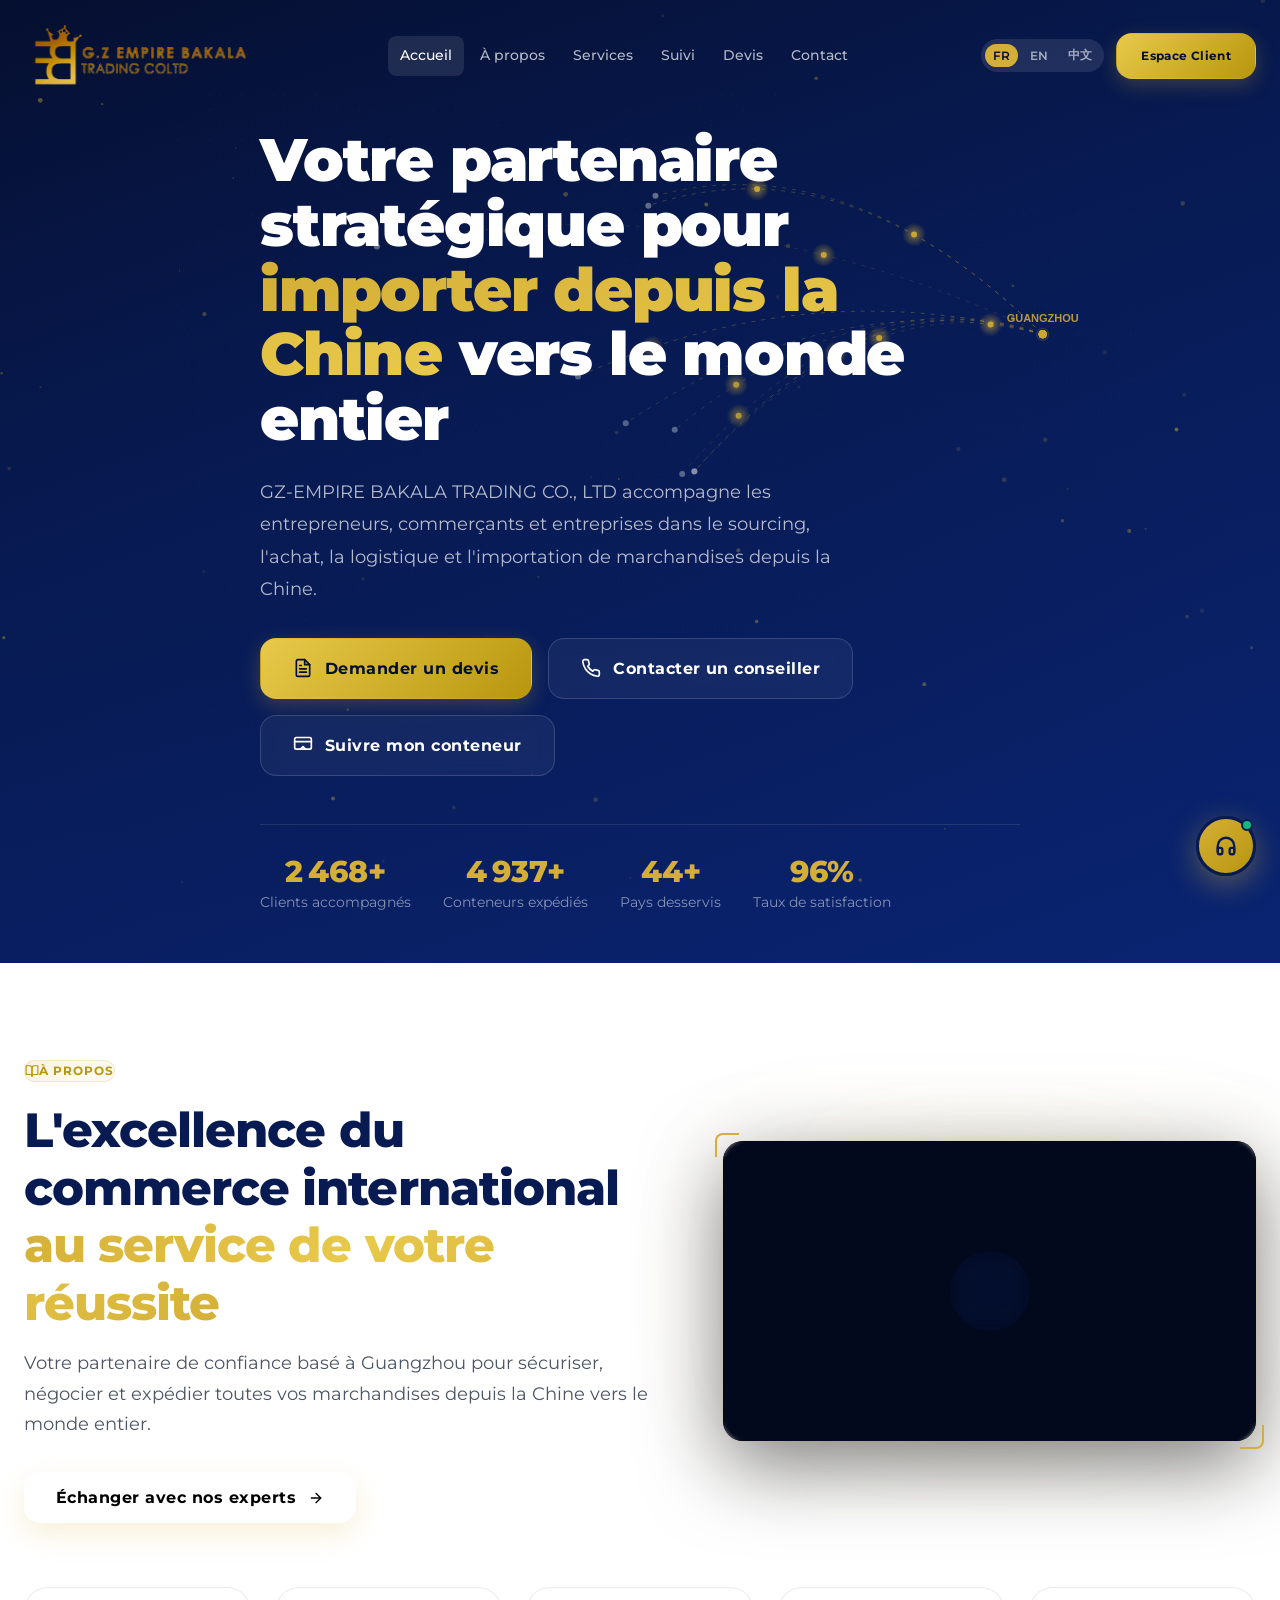
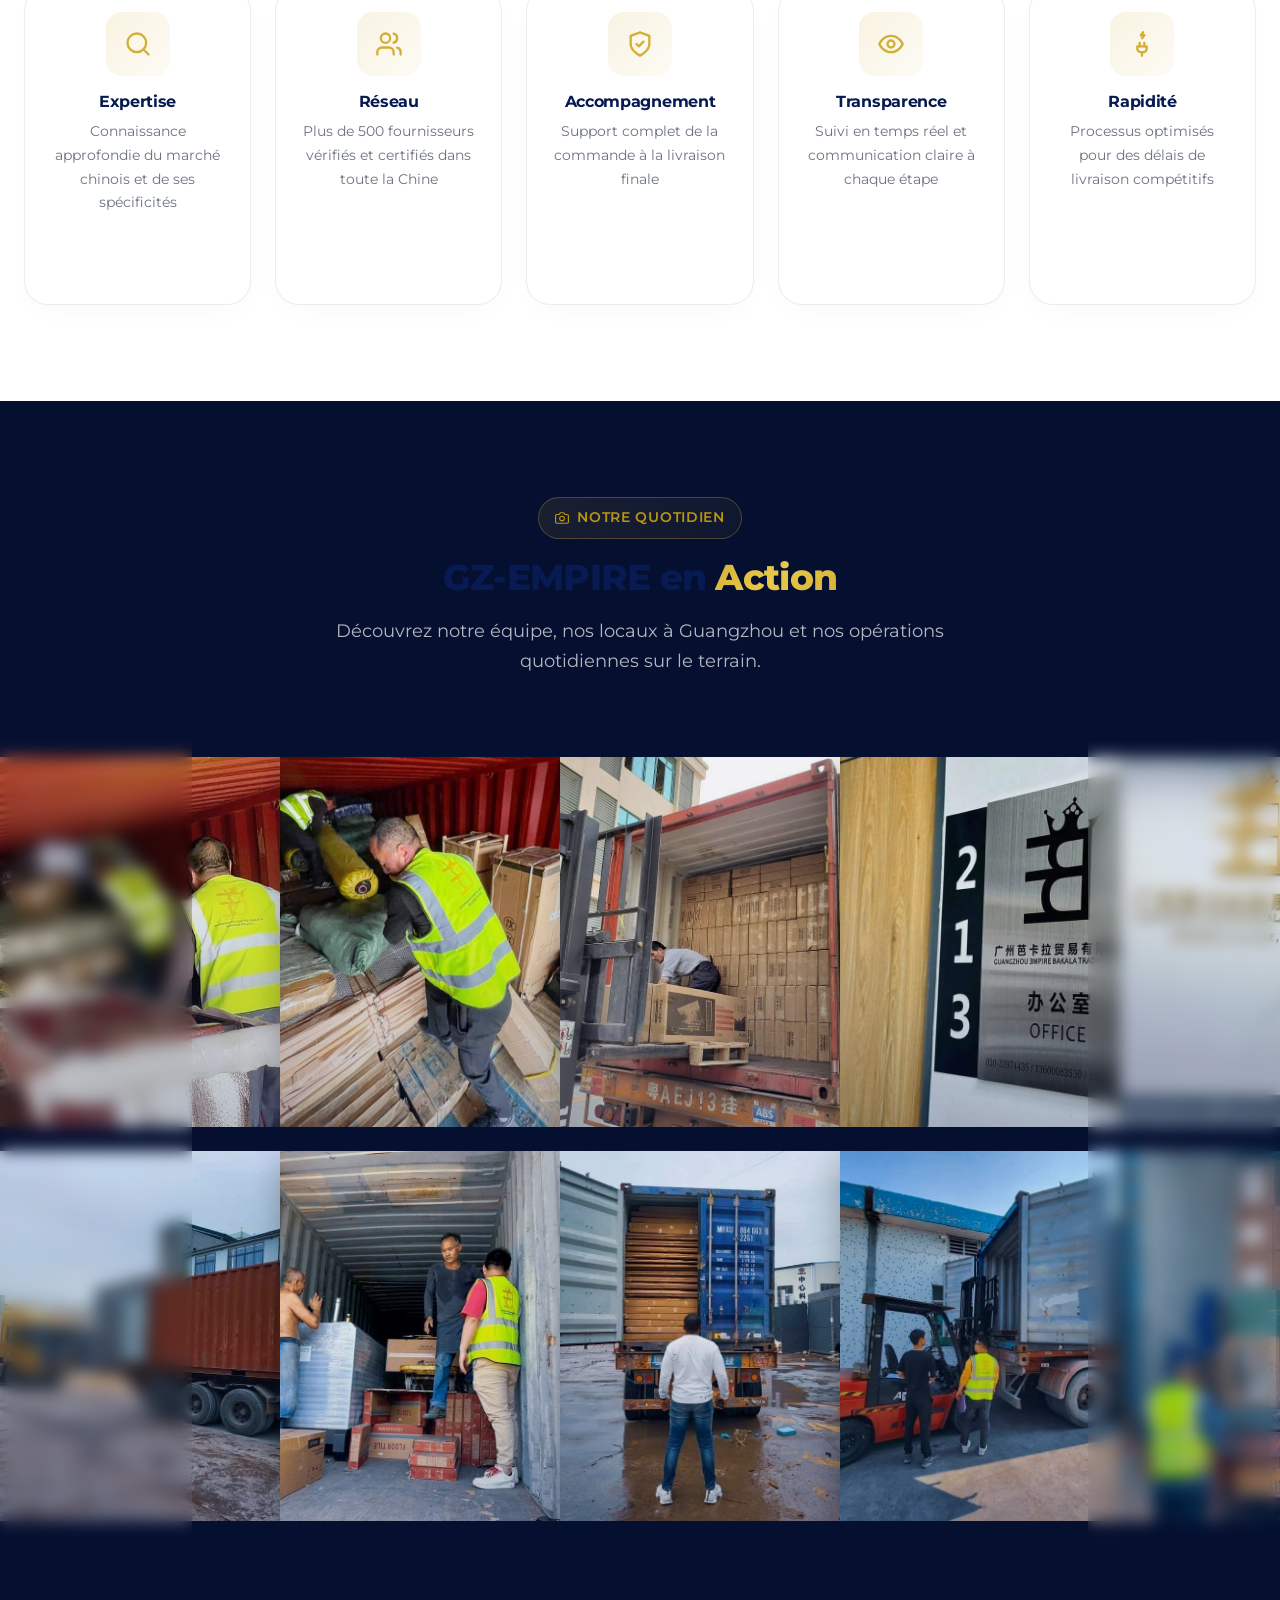
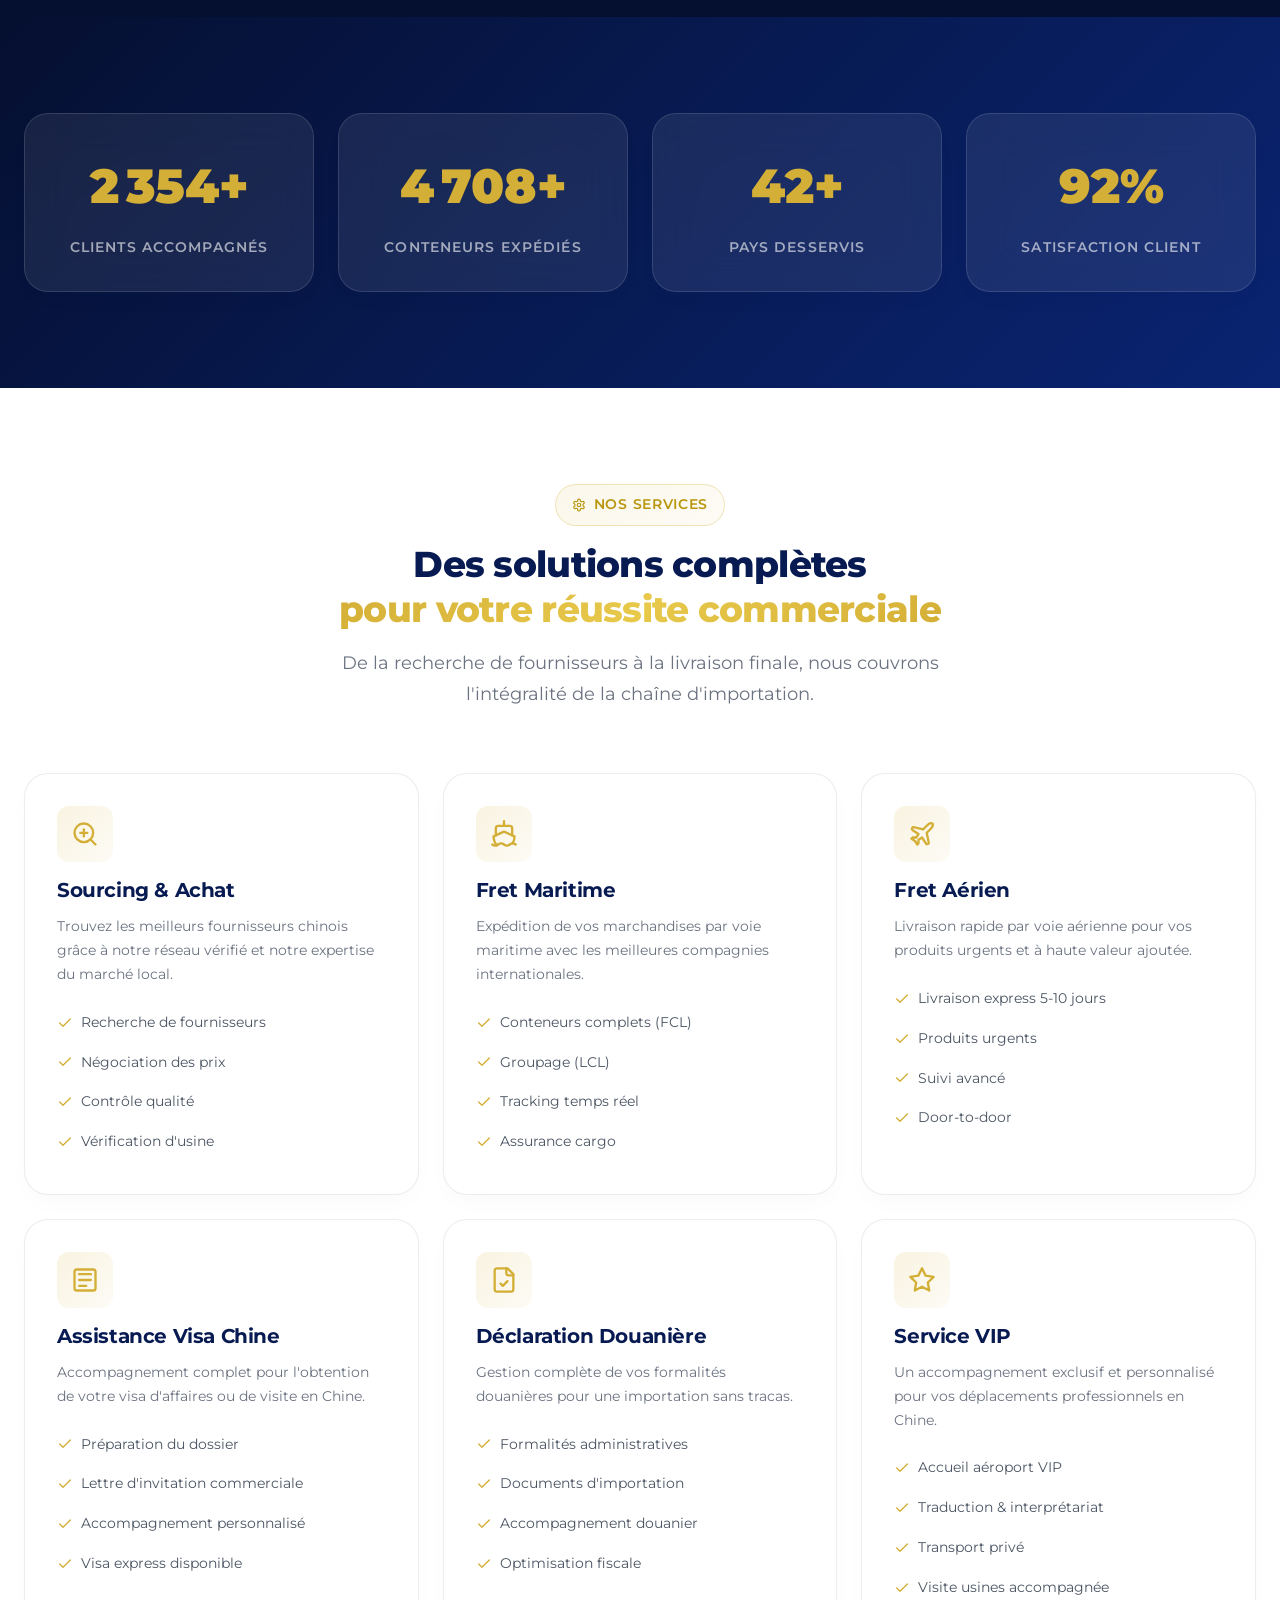
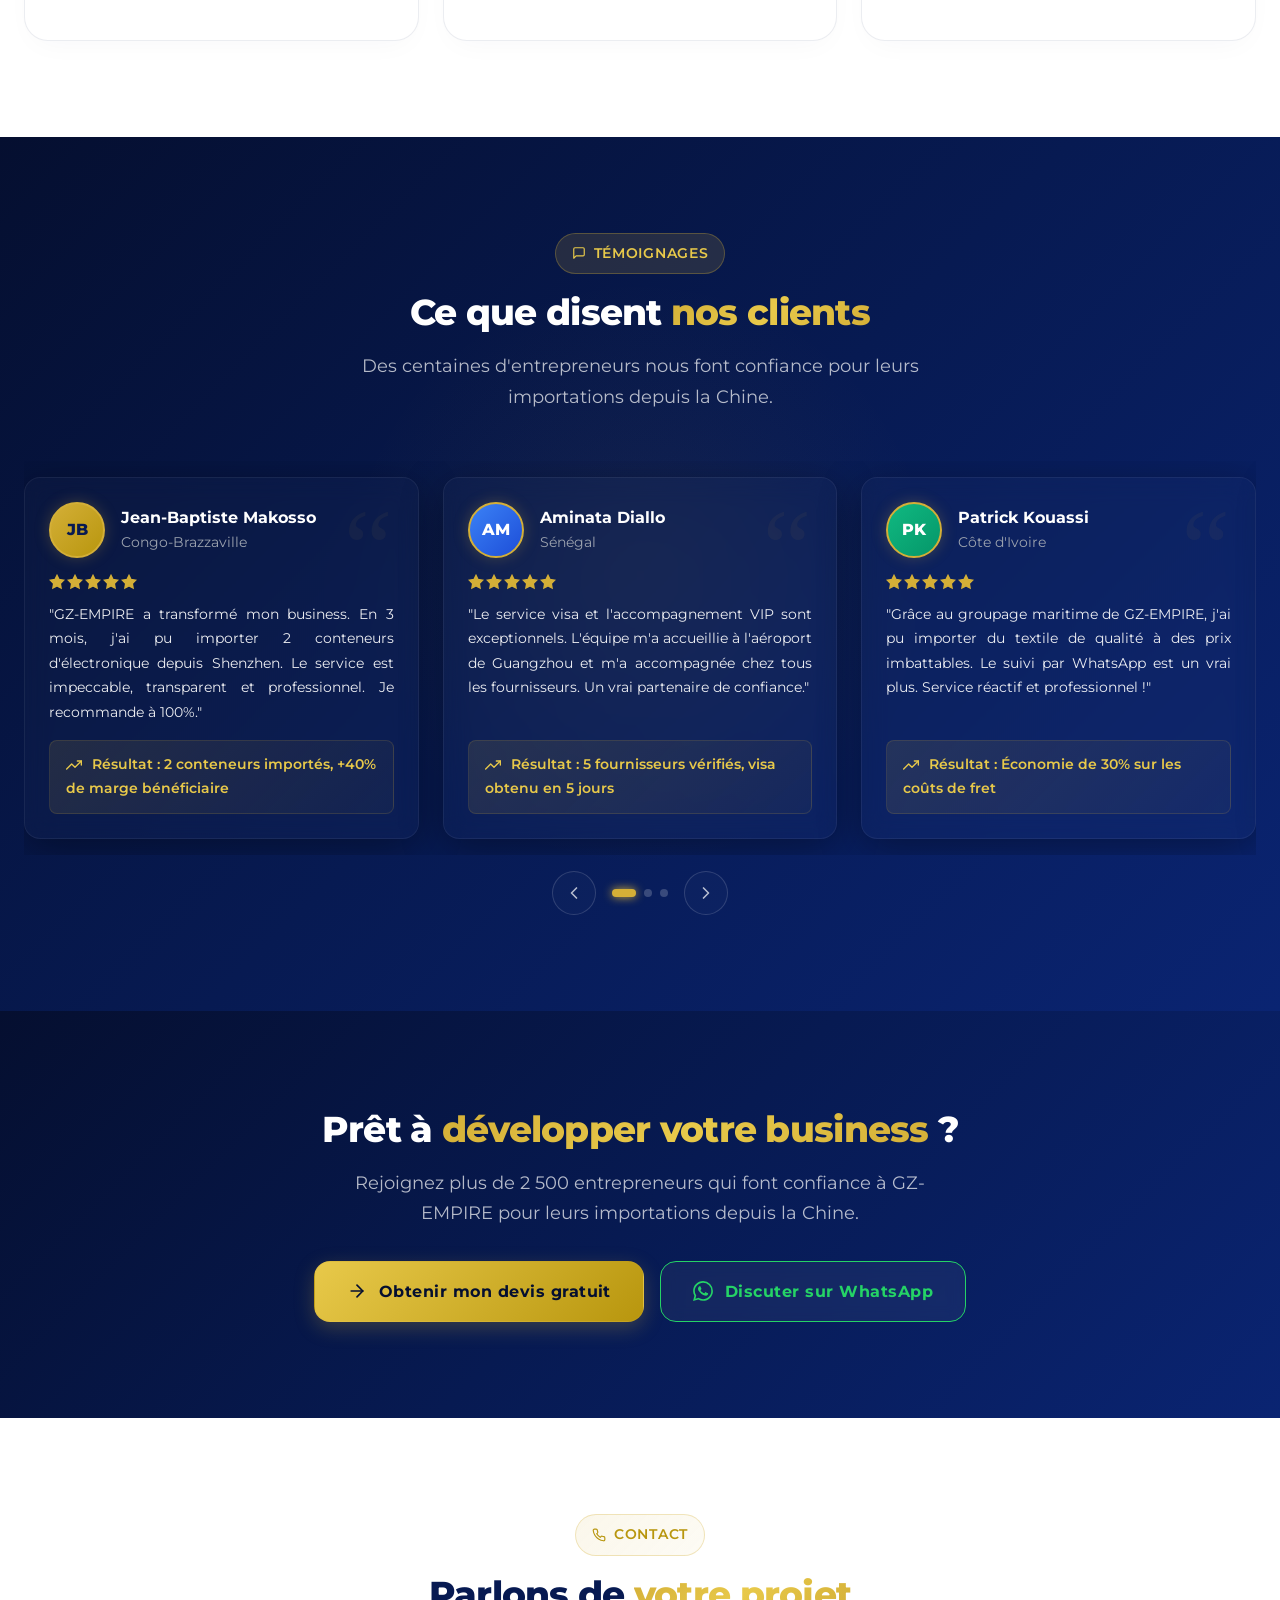
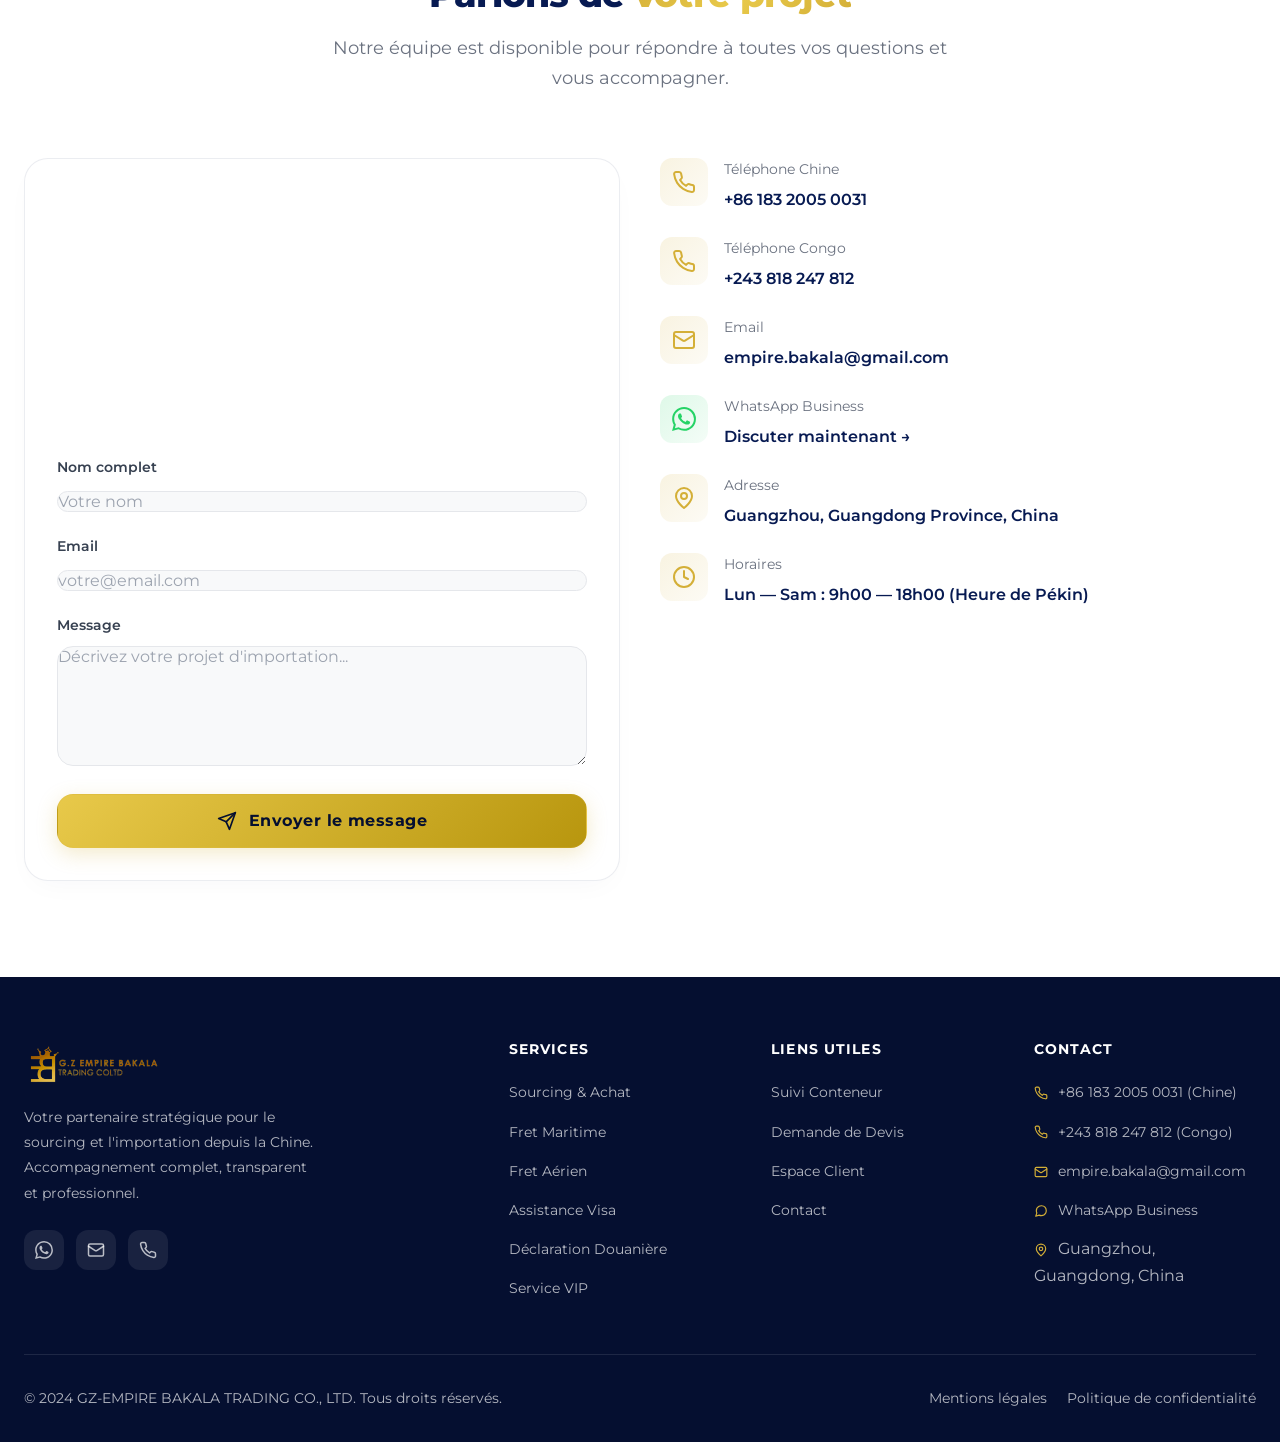
==== index.html @ 61e2aa60 "Premier commit : Initialisation du projet" ====
<!DOCTYPE html>
<html lang="fr">
<head>
  <meta charset="UTF-8">
  <meta name="viewport" content="width=device-width, initial-scale=1.0">
  <meta name="description" content="GZ-EMPIRE BAKALA TRADING CO., LTD — Votre partenaire stratégique pour le sourcing, l'achat et l'importation de marchandises depuis la Chine vers le monde entier.">
  <meta name="keywords" content="import Chine, sourcing, fret maritime, fret aérien, commerce international, Guangzhou, Afrique, trading">
  <meta name="author" content="GZ-EMPIRE BAKALA TRADING CO., LTD">
  <meta property="og:title" content="GZ-EMPIRE — Import & Sourcing depuis la Chine">
  <meta property="og:description" content="Accompagnement complet pour l'importation depuis la Chine : sourcing, logistique, douane, visa.">
  <meta property="og:type" content="website">
  <title>GZ-EMPIRE BAKALA TRADING — Sourcing & Import depuis la Chine</title>
  <link rel="stylesheet" href="css/index.css">
  <link rel="icon" type="image/svg+xml" href="data:image/svg+xml,%3Csvg xmlns='http://www.w3.org/2000/svg' viewBox='0 0 32 32'%3E%3Crect width='32' height='32' rx='6' fill='%23D4AF37'/%3E%3Ctext x='16' y='22' font-family='Arial' font-weight='bold' font-size='18' fill='%23071A52' text-anchor='middle'%3EGZ%3C/text%3E%3C/svg%3E">
</head>
<body>
  <!-- Page Transition Overlay -->
  <div class="page-transition-overlay" id="pageTransitionOverlay">
    <div class="page-transition-spinner"></div>
  </div>

  <!-- ═══════════════ NAVBAR ═══════════════ -->
  <nav class="navbar" id="navbar">
    <div class="navbar__inner">
      <a href="index.html" class="navbar__logo">
        <img src="img/logo.png" alt="G.Z EMPIRE" class="navbar__logo-img">
      </a>

      <div class="navbar__links" id="navLinks">
        <a href="index.html" class="navbar__link active" data-i18n="nav.home">Accueil</a>
        <a href="#about" class="navbar__link" data-i18n="nav.about">À propos</a>
        <a href="#services" class="navbar__link" data-i18n="nav.services">Services</a>
        <a href="tracking.html" class="navbar__link" data-i18n="nav.tracking">Suivi</a>
        <a href="quote.html" class="navbar__link" data-i18n="nav.quote">Devis</a>
        
        <a href="contact.html" class="navbar__link" data-i18n="nav.contact">Contact</a>
      </div>

      <div class="navbar__actions" id="navActions">
        <div class="navbar__lang">
          <button class="navbar__lang-btn active" data-lang="fr">FR</button>
          <button class="navbar__lang-btn" data-lang="en">EN</button>
          <button class="navbar__lang-btn" data-lang="zh">中文</button>
        </div>
        <a href="portal.html" class="btn btn--primary btn--sm">Espace Client</a>
      </div>

      <div class="navbar__toggle" id="navToggle">
        <span></span>
        <span></span>
        <span></span>
      </div>
    </div>
  </nav>

  <!-- ═══════════════ HERO SECTION ═══════════════ -->
  <section class="hero" id="hero">
    <video class="hero__video" autoplay muted loop playsinline>
      <source src="video/0618.mp4" type="video/mp4">
    </video>
    <canvas class="hero__canvas" id="heroCanvas"></canvas>
    <div class="hero__overlay"></div>

    <div class="container hero__content">

      <h1 class="hero__title reveal delay-1" data-i18n="hero.title">
        Votre partenaire stratégique pour <span class="highlight">importer depuis la Chine</span> vers le monde entier
      </h1>

      <p class="hero__subtitle reveal delay-2" data-i18n="hero.subtitle">
        GZ-EMPIRE BAKALA TRADING CO., LTD accompagne les entrepreneurs, commerçants et entreprises dans le sourcing, l'achat, la logistique et l'importation de marchandises depuis la Chine.
      </p>

      <div class="hero__cta reveal delay-3">
        <a href="quote.html" class="btn btn--primary btn--lg">
          <svg xmlns="http://www.w3.org/2000/svg" width="20" height="20" viewBox="0 0 24 24" fill="none" stroke="currentColor" stroke-width="2" stroke-linecap="round" stroke-linejoin="round"><path d="M14 2H6a2 2 0 0 0-2 2v16a2 2 0 0 0 2 2h12a2 2 0 0 0 2-2V8Z"/><path d="M14 2v6h6"/><path d="M16 13H8"/><path d="M16 17H8"/><path d="M10 9H8"/></svg>
          <span data-i18n="hero.cta1">Demander un devis</span>
        </a>
        <a href="contact.html" class="btn btn--secondary btn--lg">
          <svg xmlns="http://www.w3.org/2000/svg" width="20" height="20" viewBox="0 0 24 24" fill="none" stroke="currentColor" stroke-width="2" stroke-linecap="round" stroke-linejoin="round"><path d="M22 16.92v3a2 2 0 0 1-2.18 2 19.79 19.79 0 0 1-8.63-3.07 19.5 19.5 0 0 1-6-6 19.79 19.79 0 0 1-3.07-8.67A2 2 0 0 1 4.11 2h3a2 2 0 0 1 2 1.72 12.84 12.84 0 0 0 .7 2.81 2 2 0 0 1-.45 2.11L8.09 9.91a16 16 0 0 0 6 6l1.27-1.27a2 2 0 0 1 2.11-.45 12.84 12.84 0 0 0 2.81.7A2 2 0 0 1 22 16.92Z"/></svg>
          <span data-i18n="hero.cta2">Contacter un conseiller</span>
        </a>
        <a href="tracking.html" class="btn btn--secondary btn--lg">
          <svg xmlns="http://www.w3.org/2000/svg" width="20" height="20" viewBox="0 0 24 24" fill="none" stroke="currentColor" stroke-width="2" stroke-linecap="round" stroke-linejoin="round"><rect width="20" height="14" x="2" y="3" rx="2"/><path d="M2 8h20"/><path d="m9 17 3-3 3 3"/></svg>
          <span data-i18n="hero.cta3">Suivre mon conteneur</span>
        </a>
      </div>

      <div class="hero__stats reveal delay-4">
        <div class="hero__stat">
          <div class="hero__stat-value" data-count="2500">0</div>
          <div class="hero__stat-label" data-i18n="hero.stat1">Clients accompagnés</div>
        </div>
        <div class="hero__stat">
          <div class="hero__stat-value" data-count="5000">0</div>
          <div class="hero__stat-label" data-i18n="hero.stat2">Conteneurs expédiés</div>
        </div>
        <div class="hero__stat">
          <div class="hero__stat-value" data-count="45">0</div>
          <div class="hero__stat-label" data-i18n="hero.stat3">Pays desservis</div>
        </div>
        <div class="hero__stat">
          <div class="hero__stat-value" data-count="98" data-suffix="%">0</div>
          <div class="hero__stat-label" data-i18n="hero.stat4">Taux de satisfaction</div>
        </div>
      </div>
    </div>
  </section>

  <!-- ═══════════════ ABOUT SECTION ═══════════════ -->
  <section class="section" id="about">
    <div class="container">

      <!-- Two-column: Text Left + Video Right -->
      <div class="about-hero reveal">
        <div class="about-hero__text">
          <span class="badge badge--gold">
            <svg xmlns="http://www.w3.org/2000/svg" width="14" height="14" viewBox="0 0 24 24" fill="none" stroke="currentColor" stroke-width="2" stroke-linecap="round" stroke-linejoin="round"><path d="M2 3h6a4 4 0 0 1 4 4v14a3 3 0 0 0-3-3H2z"/><path d="M22 3h-6a4 4 0 0 0-4 4v14a3 3 0 0 1 3-3h7z"/></svg>
            <span data-i18n="nav.about">À propos</span>
          </span>
          <h2 data-i18n="about.title">L'excellence du commerce international<br><span class="text-gradient">au service de votre réussite</span></h2>
          <p class="about-hero__lead" data-i18n="about.subtitle">Votre partenaire de confiance basé à Guangzhou pour sécuriser, négocier et expédier toutes vos marchandises depuis la Chine vers le monde entier.</p>
          
          <!-- CTA Button -->
          <div class="about-hero__actions">
            <button class="btn btn--gold about-hero__cta" id="aboutCta">
              <span data-i18n="about.cta">Échanger avec nos experts</span>
              <svg xmlns="http://www.w3.org/2000/svg" width="16" height="16" viewBox="0 0 24 24" fill="none" stroke="currentColor" stroke-width="2" stroke-linecap="round" stroke-linejoin="round"><line x1="5" y1="12" x2="19" y2="12"/><polyline points="12 5 19 12 12 19"/></svg>
            </button>
          </div>
        </div>

        <div class="about-hero__video">
          <div class="video-container-3d">
            <div class="video-glow-effect"></div>
            <div class="video-corner-accent top-left"></div>
            <div class="video-corner-accent bottom-right"></div>
            <div class="video-showcase__wrapper" id="videoWrapper">
              <video
                id="presentationVideo"
                class="video-showcase__player"
                playsinline
                muted
                loop
                preload="metadata"
              >
                <source src="video/gz_empire.bakala.trading_coltd_20230905_p_3184948482799882026_1_3184948482799882026.mp4" type="video/mp4">
                Votre navigateur ne supporte pas la lecture de vidéos.
              </video>

              <!-- Play / Pause Overlay -->
              <div class="video-showcase__overlay" id="videoOverlay">
                <button class="video-showcase__play-btn" id="videoPlayBtn" aria-label="Lire la vidéo">
                  <div class="play-btn-pulse-ring"></div>
                  <div class="play-btn-pulse-ring delay-1"></div>
                  <svg xmlns="http://www.w3.org/2000/svg" width="40" height="40" viewBox="0 0 24 24" fill="currentColor" stroke="none"><polygon points="5 3 19 12 5 21 5 3"/></svg>
                </button>
              </div>
            </div>
          </div>
        </div>
      </div>

      <!-- Pillars -->
      <div class="pillars-grid reveal">
        <div class="pillar pillar--clickable card card--3d delay-1" data-pillar-type="expertise" role="button" tabindex="0">
          <div class="pillar__icon">
            <svg xmlns="http://www.w3.org/2000/svg" width="28" height="28" viewBox="0 0 24 24" fill="none" stroke="currentColor" stroke-width="2" stroke-linecap="round" stroke-linejoin="round"><circle cx="11" cy="11" r="8"/><path d="m21 21-4.3-4.3"/></svg>
          </div>
          <h4 class="pillar__title" data-i18n="about.pillar1.title">Expertise</h4>
          <p class="pillar__text" data-i18n="about.pillar1.text">Connaissance approfondie du marché chinois et de ses spécificités</p>
          <div class="pillar__badge">
            <span data-i18n="about.pillar.click_hint">Cliquez pour nous en parler</span>
            <svg xmlns="http://www.w3.org/2000/svg" width="12" height="12" viewBox="0 0 24 24" fill="none" stroke="currentColor" stroke-width="2" stroke-linecap="round" stroke-linejoin="round"><line x1="5" y1="12" x2="19" y2="12"/><polyline points="12 5 19 12 12 19"/></svg>
          </div>
        </div>

        <div class="pillar pillar--clickable card card--3d delay-2" data-pillar-type="reseau" role="button" tabindex="0">
          <div class="pillar__icon">
            <svg xmlns="http://www.w3.org/2000/svg" width="28" height="28" viewBox="0 0 24 24" fill="none" stroke="currentColor" stroke-width="2" stroke-linecap="round" stroke-linejoin="round"><path d="M16 21v-2a4 4 0 0 0-4-4H6a4 4 0 0 0-4 4v2"/><circle cx="9" cy="7" r="4"/><path d="M22 21v-2a4 4 0 0 0-3-3.87"/><path d="M16 3.13a4 4 0 0 1 0 7.75"/></svg>
          </div>
          <h4 class="pillar__title" data-i18n="about.pillar2.title">Réseau</h4>
          <p class="pillar__text" data-i18n="about.pillar2.text">Plus de 500 fournisseurs vérifiés et certifiés dans toute la Chine</p>
          <div class="pillar__badge">
            <span data-i18n="about.pillar.click_hint">Cliquez pour nous en parler</span>
            <svg xmlns="http://www.w3.org/2000/svg" width="12" height="12" viewBox="0 0 24 24" fill="none" stroke="currentColor" stroke-width="2" stroke-linecap="round" stroke-linejoin="round"><line x1="5" y1="12" x2="19" y2="12"/><polyline points="12 5 19 12 12 19"/></svg>
          </div>
        </div>

        <div class="pillar pillar--clickable card card--3d delay-3" data-pillar-type="accompagnement" role="button" tabindex="0">
          <div class="pillar__icon">
            <svg xmlns="http://www.w3.org/2000/svg" width="28" height="28" viewBox="0 0 24 24" fill="none" stroke="currentColor" stroke-width="2" stroke-linecap="round" stroke-linejoin="round"><path d="M12 22s8-4 8-10V5l-8-3-8 3v7c0 6 8 10 8 10"/><path d="m9 12 2 2 4-4"/></svg>
          </div>
          <h4 class="pillar__title" data-i18n="about.pillar3.title">Accompagnement</h4>
          <p class="pillar__text" data-i18n="about.pillar3.text">Support complet de la commande à la livraison finale</p>
          <div class="pillar__badge">
            <span data-i18n="about.pillar.click_hint">Cliquez pour nous en parler</span>
            <svg xmlns="http://www.w3.org/2000/svg" width="12" height="12" viewBox="0 0 24 24" fill="none" stroke="currentColor" stroke-width="2" stroke-linecap="round" stroke-linejoin="round"><line x1="5" y1="12" x2="19" y2="12"/><polyline points="12 5 19 12 12 19"/></svg>
          </div>
        </div>

        <div class="pillar pillar--clickable card card--3d delay-4" data-pillar-type="transparence" role="button" tabindex="0">
          <div class="pillar__icon">
            <svg xmlns="http://www.w3.org/2000/svg" width="28" height="28" viewBox="0 0 24 24" fill="none" stroke="currentColor" stroke-width="2" stroke-linecap="round" stroke-linejoin="round"><path d="M2 12s3-7 10-7 10 7 10 7-3 7-10 7-10-7-10-7Z"/><circle cx="12" cy="12" r="3"/></svg>
          </div>
          <h4 class="pillar__title" data-i18n="about.pillar4.title">Transparence</h4>
          <p class="pillar__text" data-i18n="about.pillar4.text">Suivi en temps réel et communication claire à chaque étape</p>
          <div class="pillar__badge">
            <span data-i18n="about.pillar.click_hint">Cliquez pour nous en parler</span>
            <svg xmlns="http://www.w3.org/2000/svg" width="12" height="12" viewBox="0 0 24 24" fill="none" stroke="currentColor" stroke-width="2" stroke-linecap="round" stroke-linejoin="round"><line x1="5" y1="12" x2="19" y2="12"/><polyline points="12 5 19 12 12 19"/></svg>
          </div>
        </div>

        <div class="pillar pillar--clickable card card--3d delay-5" data-pillar-type="rapidite" role="button" tabindex="0">
          <div class="pillar__icon">
            <svg xmlns="http://www.w3.org/2000/svg" width="28" height="28" viewBox="0 0 24 24" fill="none" stroke="currentColor" stroke-width="2" stroke-linecap="round" stroke-linejoin="round"><path d="m13 2-2 2.5h3L12 7"/><path d="M10 14v-3"/><path d="M14 14v-3"/><path d="M11 19c-1.7 0-3-1.3-3-3v-2h8v2c0 1.7-1.3 3-3 3Z"/><path d="M12 22v-3"/></svg>
          </div>
          <h4 class="pillar__title" data-i18n="about.pillar5.title">Rapidité</h4>
          <p class="pillar__text" data-i18n="about.pillar5.text">Processus optimisés pour des délais de livraison compétitifs</p>
          <div class="pillar__badge">
            <span data-i18n="about.pillar.click_hint">Cliquez pour nous en parler</span>
            <svg xmlns="http://www.w3.org/2000/svg" width="12" height="12" viewBox="0 0 24 24" fill="none" stroke="currentColor" stroke-width="2" stroke-linecap="round" stroke-linejoin="round"><line x1="5" y1="12" x2="19" y2="12"/><polyline points="12 5 19 12 12 19"/></svg>
          </div>
        </div>
      </div>
    </div>
  </section>

  <!-- ═══════════════ GALLERY SECTION ═══════════════ -->
  <section class="section section--navy-light" id="gallery">
    <div class="container">
      <div class="section-header reveal">
        <span class="badge badge--gold">
          <svg xmlns="http://www.w3.org/2000/svg" width="14" height="14" viewBox="0 0 24 24" fill="none" stroke="currentColor" stroke-width="2" stroke-linecap="round" stroke-linejoin="round"><path d="M23 19a2 2 0 0 1-2 2H3a2 2 0 0 1-2-2V8a2 2 0 0 1 2-2h4l2-3h6l2 3h4a2 2 0 0 1 2 2z"/><circle cx="12" cy="13" r="4"/></svg>
          <span data-i18n="gallery.badge">Notre Quotidien</span>
        </span>
        <h2 data-i18n="gallery.title">GZ-EMPIRE en <span class="text-gradient">Action</span></h2>
        <p data-i18n="gallery.subtitle">Découvrez notre équipe, nos locaux à Guangzhou et nos opérations quotidiennes sur le terrain.</p>
      </div>
    </div>

    <!-- Full-bleed Marquee Gallery -->
    <div class="gallery__marquee-container reveal">
      <!-- Row 1: Scrolls Left -->
      <div class="gallery__marquee-row">
        <div class="gallery__marquee-track">
          <!-- original slides -->
          <div class="gallery__card" data-index="0">
            <img src="photo/474534891_584229047759981_644711433398030207_n.jpg" alt="GZ-Empire Team & Operations" class="gallery__img" loading="lazy">
          </div>
          <div class="gallery__card" data-index="1">
            <img src="photo/474583540_584228844426668_4289135178665628377_n.jpg" alt="GZ-Empire Team & Operations" class="gallery__img" loading="lazy">
          </div>
          <div class="gallery__card" data-index="2">
            <img src="photo/474584269_584248184424734_7830671647183250587_n.jpg" alt="GZ-Empire Team & Operations" class="gallery__img" loading="lazy">
          </div>
          <div class="gallery__card" data-index="3">
            <img src="photo/474789333_586366974212855_4193224002325643707_n.jpg" alt="GZ-Empire Team & Operations" class="gallery__img" loading="lazy">
          </div>
          <div class="gallery__card" data-index="4">
            <img src="photo/474998368_586531960863023_7355408772759362794_n.jpg" alt="GZ-Empire Team & Operations" class="gallery__img" loading="lazy">
          </div>
          <div class="gallery__card" data-index="5">
            <img src="photo/475079264_586374134212139_1915671139783809999_n.jpg" alt="GZ-Empire Team & Operations" class="gallery__img" loading="lazy">
          </div>
          
          <!-- duplicated slides for loop -->
          <div class="gallery__card" data-index="0">
            <img src="photo/474534891_584229047759981_644711433398030207_n.jpg" alt="GZ-Empire Team & Operations" class="gallery__img" loading="lazy">
          </div>
          <div class="gallery__card" data-index="1">
            <img src="photo/474583540_584228844426668_4289135178665628377_n.jpg" alt="GZ-Empire Team & Operations" class="gallery__img" loading="lazy">
          </div>
          <div class="gallery__card" data-index="2">
            <img src="photo/474584269_584248184424734_7830671647183250587_n.jpg" alt="GZ-Empire Team & Operations" class="gallery__img" loading="lazy">
          </div>
          <div class="gallery__card" data-index="3">
            <img src="photo/474789333_586366974212855_4193224002325643707_n.jpg" alt="GZ-Empire Team & Operations" class="gallery__img" loading="lazy">
          </div>
          <div class="gallery__card" data-index="4">
            <img src="photo/474998368_586531960863023_7355408772759362794_n.jpg" alt="GZ-Empire Team & Operations" class="gallery__img" loading="lazy">
          </div>
          <div class="gallery__card" data-index="5">
            <img src="photo/475079264_586374134212139_1915671139783809999_n.jpg" alt="GZ-Empire Team & Operations" class="gallery__img" loading="lazy">
          </div>
        </div>
      </div>

      <!-- Row 2: Scrolls Right -->
      <div class="gallery__marquee-row">
        <div class="gallery__marquee-track gallery__marquee-track--reverse">
          <!-- original slides -->
          <div class="gallery__card" data-index="6">
            <img src="photo/475595009_592622193587333_2999215285313837065_n.jpg" alt="GZ-Empire Team & Operations" class="gallery__img" loading="lazy">
          </div>
          <div class="gallery__card" data-index="7">
            <img src="photo/475774609_592622180254001_1853013301508639661_n.jpg" alt="GZ-Empire Team & Operations" class="gallery__img" loading="lazy">
          </div>
          <div class="gallery__card" data-index="8">
            <img src="photo/475774609_592635396919346_8200253771667102399_n.jpg" alt="GZ-Empire Team & Operations" class="gallery__img" loading="lazy">
          </div>
          <div class="gallery__card" data-index="9">
            <img src="photo/476114540_592621956920690_1803456509023605914_n.jpg" alt="GZ-Empire Team & Operations" class="gallery__img" loading="lazy">
          </div>
          <div class="gallery__card" data-index="10">
            <img src="photo/476286845_592622210253998_5831566606805873215_n.jpg" alt="GZ-Empire Team & Operations" class="gallery__img" loading="lazy">
          </div>
          <div class="gallery__card" data-index="0">
            <img src="photo/474534891_584229047759981_644711433398030207_n.jpg" alt="GZ-Empire Team & Operations" class="gallery__img" loading="lazy">
          </div>
          
          <!-- duplicated slides for loop -->
          <div class="gallery__card" data-index="6">
            <img src="photo/475595009_592622193587333_2999215285313837065_n.jpg" alt="GZ-Empire Team & Operations" class="gallery__img" loading="lazy">
          </div>
          <div class="gallery__card" data-index="7">
            <img src="photo/475774609_592622180254001_1853013301508639661_n.jpg" alt="GZ-Empire Team & Operations" class="gallery__img" loading="lazy">
          </div>
          <div class="gallery__card" data-index="8">
            <img src="photo/475774609_592635396919346_8200253771667102399_n.jpg" alt="GZ-Empire Team & Operations" class="gallery__img" loading="lazy">
          </div>
          <div class="gallery__card" data-index="9">
            <img src="photo/476114540_592621956920690_1803456509023605914_n.jpg" alt="GZ-Empire Team & Operations" class="gallery__img" loading="lazy">
          </div>
          <div class="gallery__card" data-index="10">
            <img src="photo/476286845_592622210253998_5831566606805873215_n.jpg" alt="GZ-Empire Team & Operations" class="gallery__img" loading="lazy">
          </div>
          <div class="gallery__card" data-index="0">
            <img src="photo/474534891_584229047759981_644711433398030207_n.jpg" alt="GZ-Empire Team & Operations" class="gallery__img" loading="lazy">
          </div>
        </div>
      </div>
    </div>
  </section>

  <!-- Lightbox Modal -->
  <div class="lightbox" id="lightbox">
    <button class="lightbox__close" id="lightboxClose" aria-label="Fermer">
      <svg xmlns="http://www.w3.org/2000/svg" width="24" height="24" viewBox="0 0 24 24" fill="none" stroke="currentColor" stroke-width="2.5" stroke-linecap="round" stroke-linejoin="round"><line x1="18" y1="6" x2="6" y2="18"/><line x1="6" y1="6" x2="18" y2="18"/></svg>
    </button>
    <button class="lightbox__nav lightbox__nav--prev" id="lightboxPrev" aria-label="Image précédente">
      <svg xmlns="http://www.w3.org/2000/svg" width="28" height="28" viewBox="0 0 24 24" fill="none" stroke="currentColor" stroke-width="2.5" stroke-linecap="round" stroke-linejoin="round"><path d="m15 18-6-6 6-6"/></svg>
    </button>
    <img src="" alt="" class="lightbox__img" id="lightboxImg">
    <button class="lightbox__nav lightbox__nav--next" id="lightboxNext" aria-label="Image suivante">
      <svg xmlns="http://www.w3.org/2000/svg" width="28" height="28" viewBox="0 0 24 24" fill="none" stroke="currentColor" stroke-width="2.5" stroke-linecap="round" stroke-linejoin="round"><path d="m9 18 6-6-6-6"/></svg>
    </button>
  </div>

  <!-- ═══════════════ STATS SECTION ═══════════════ -->
  <section class="section section--navy" id="stats">
    <div class="container">
      <div class="stats-grid reveal">
        <div class="stat-card card card--glass">
          <div class="stat-card__value" data-count="2500">0</div>
          <div class="stat-card__label" data-i18n="stats.clients">Clients accompagnés</div>
        </div>
        <div class="stat-card card card--glass delay-1">
          <div class="stat-card__value" data-count="5000">0</div>
          <div class="stat-card__label" data-i18n="stats.containers">Conteneurs expédiés</div>
        </div>
        <div class="stat-card card card--glass delay-2">
          <div class="stat-card__value" data-count="45">0</div>
          <div class="stat-card__label" data-i18n="stats.countries">Pays desservis</div>
        </div>
        <div class="stat-card card card--glass delay-3">
          <div class="stat-card__value" data-count="98" data-suffix="%">0</div>
          <div class="stat-card__label" data-i18n="stats.satisfaction">Satisfaction client</div>
        </div>
      </div>
    </div>
  </section>

  <!-- ═══════════════ SERVICES SECTION ═══════════════ -->
  <section class="section" id="services">
    <div class="container">
      <div class="section-header reveal">
        <span class="badge badge--gold">
          <svg xmlns="http://www.w3.org/2000/svg" width="14" height="14" viewBox="0 0 24 24" fill="none" stroke="currentColor" stroke-width="2" stroke-linecap="round" stroke-linejoin="round"><path d="M12.22 2h-.44a2 2 0 0 0-2 2v.18a2 2 0 0 1-1 1.73l-.43.25a2 2 0 0 1-2 0l-.15-.08a2 2 0 0 0-2.73.73l-.22.38a2 2 0 0 0 .73 2.73l.15.1a2 2 0 0 1 1 1.72v.51a2 2 0 0 1-1 1.74l-.15.09a2 2 0 0 0-.73 2.73l.22.38a2 2 0 0 0 2.73.73l.15-.08a2 2 0 0 1 2 0l.43.25a2 2 0 0 1 1 1.73V20a2 2 0 0 0 2 2h.44a2 2 0 0 0 2-2v-.18a2 2 0 0 1 1-1.73l.43-.25a2 2 0 0 1 2 0l.15.08a2 2 0 0 0 2.73-.73l.22-.39a2 2 0 0 0-.73-2.73l-.15-.08a2 2 0 0 1-1-1.74v-.5a2 2 0 0 1 1-1.74l.15-.09a2 2 0 0 0 .73-2.73l-.22-.38a2 2 0 0 0-2.73-.73l-.15.08a2 2 0 0 1-2 0l-.43-.25a2 2 0 0 1-1-1.73V4a2 2 0 0 0-2-2z"/><circle cx="12" cy="12" r="3"/></svg>
          Nos Services
        </span>
        <h2 data-i18n="services.title">Des solutions complètes<br><span class="text-gradient">pour votre réussite commerciale</span></h2>
        <p data-i18n="services.subtitle">De la recherche de fournisseurs à la livraison finale, nous couvrons l'intégralité de la chaîne d'importation.</p>
      </div>

      <div class="services-grid">
        <!-- Service 1: Sourcing -->
        <div class="card card--3d card--shimmer reveal delay-1" id="service-sourcing">
          <div class="card__icon">
            <svg xmlns="http://www.w3.org/2000/svg" width="28" height="28" viewBox="0 0 24 24" fill="none" stroke="currentColor" stroke-width="2" stroke-linecap="round" stroke-linejoin="round"><circle cx="11" cy="11" r="8"/><path d="m21 21-4.3-4.3"/><path d="M11 8v6"/><path d="M8 11h6"/></svg>
          </div>
          <h3 class="card__title" data-i18n="services.sourcing.title">Sourcing & Achat</h3>
          <p class="card__text" data-i18n="services.sourcing.text">Trouvez les meilleurs fournisseurs chinois grâce à notre réseau vérifié et notre expertise du marché local.</p>
          <ul class="card__list">
            <li>
              <svg xmlns="http://www.w3.org/2000/svg" width="16" height="16" viewBox="0 0 24 24" fill="none" stroke="currentColor" stroke-width="2" stroke-linecap="round" stroke-linejoin="round"><path d="M20 6 9 17l-5-5"/></svg>
              <span data-i18n="services.sourcing.l1">Recherche de fournisseurs</span>
            </li>
            <li>
              <svg xmlns="http://www.w3.org/2000/svg" width="16" height="16" viewBox="0 0 24 24" fill="none" stroke="currentColor" stroke-width="2" stroke-linecap="round" stroke-linejoin="round"><path d="M20 6 9 17l-5-5"/></svg>
              <span data-i18n="services.sourcing.l2">Négociation des prix</span>
            </li>
            <li>
              <svg xmlns="http://www.w3.org/2000/svg" width="16" height="16" viewBox="0 0 24 24" fill="none" stroke="currentColor" stroke-width="2" stroke-linecap="round" stroke-linejoin="round"><path d="M20 6 9 17l-5-5"/></svg>
              <span data-i18n="services.sourcing.l3">Contrôle qualité</span>
            </li>
            <li>
              <svg xmlns="http://www.w3.org/2000/svg" width="16" height="16" viewBox="0 0 24 24" fill="none" stroke="currentColor" stroke-width="2" stroke-linecap="round" stroke-linejoin="round"><path d="M20 6 9 17l-5-5"/></svg>
              <span data-i18n="services.sourcing.l4">Vérification d'usine</span>
            </li>
          </ul>
        </div>

        <!-- Service 2: Fret Maritime -->
        <div class="card card--3d card--shimmer reveal delay-2" id="service-maritime">
          <div class="card__icon">
            <svg xmlns="http://www.w3.org/2000/svg" width="28" height="28" viewBox="0 0 24 24" fill="none" stroke="currentColor" stroke-width="2" stroke-linecap="round" stroke-linejoin="round"><path d="M2 21c.6.5 1.2 1 2.5 1 2.5 0 2.5-2 5-2 1.3 0 1.9.5 2.5 1 .6.5 1.2 1 2.5 1 2.5 0 2.5-2 5-2 1.3 0 1.9.5 2.5 1"/><path d="M19.38 20A11.6 11.6 0 0 0 21 14l-9-4-9 4c0 2.9.94 5.34 2.81 7.76"/><path d="M19 13V7a2 2 0 0 0-2-2H7a2 2 0 0 0-2 2v6"/><path d="M12 1v4"/></svg>
          </div>
          <h3 class="card__title" data-i18n="services.maritime.title">Fret Maritime</h3>
          <p class="card__text" data-i18n="services.maritime.text">Expédition de vos marchandises par voie maritime avec les meilleures compagnies internationales.</p>
          <ul class="card__list">
            <li>
              <svg xmlns="http://www.w3.org/2000/svg" width="16" height="16" viewBox="0 0 24 24" fill="none" stroke="currentColor" stroke-width="2" stroke-linecap="round" stroke-linejoin="round"><path d="M20 6 9 17l-5-5"/></svg>
              <span data-i18n="services.maritime.l1">Conteneurs complets (FCL)</span>
            </li>
            <li>
              <svg xmlns="http://www.w3.org/2000/svg" width="16" height="16" viewBox="0 0 24 24" fill="none" stroke="currentColor" stroke-width="2" stroke-linecap="round" stroke-linejoin="round"><path d="M20 6 9 17l-5-5"/></svg>
              <span data-i18n="services.maritime.l2">Groupage (LCL)</span>
            </li>
            <li>
              <svg xmlns="http://www.w3.org/2000/svg" width="16" height="16" viewBox="0 0 24 24" fill="none" stroke="currentColor" stroke-width="2" stroke-linecap="round" stroke-linejoin="round"><path d="M20 6 9 17l-5-5"/></svg>
              <span data-i18n="services.maritime.l3">Tracking temps réel</span>
            </li>
            <li>
              <svg xmlns="http://www.w3.org/2000/svg" width="16" height="16" viewBox="0 0 24 24" fill="none" stroke="currentColor" stroke-width="2" stroke-linecap="round" stroke-linejoin="round"><path d="M20 6 9 17l-5-5"/></svg>
              <span data-i18n="services.maritime.l4">Assurance cargo</span>
            </li>
          </ul>
        </div>

        <!-- Service 3: Fret Aérien -->
        <div class="card card--3d card--shimmer reveal delay-3" id="service-air">
          <div class="card__icon">
            <svg xmlns="http://www.w3.org/2000/svg" width="28" height="28" viewBox="0 0 24 24" fill="none" stroke="currentColor" stroke-width="2" stroke-linecap="round" stroke-linejoin="round"><path d="M17.8 19.2 16 11l3.5-3.5C21 6 21.5 4 21 3c-1-.5-3 0-4.5 1.5L13 8 4.8 6.2c-.5-.1-.9.1-1.1.5l-.3.5c-.2.5-.1 1 .3 1.3L9 12l-2 3H4l-1 1 3 2 2 3 1-1v-3l3-2 3.5 5.3c.3.4.8.5 1.3.3l.5-.2c.4-.3.6-.7.5-1.2z"/></svg>
          </div>
          <h3 class="card__title" data-i18n="services.air.title">Fret Aérien</h3>
          <p class="card__text" data-i18n="services.air.text">Livraison rapide par voie aérienne pour vos produits urgents et à haute valeur ajoutée.</p>
          <ul class="card__list">
            <li>
              <svg xmlns="http://www.w3.org/2000/svg" width="16" height="16" viewBox="0 0 24 24" fill="none" stroke="currentColor" stroke-width="2" stroke-linecap="round" stroke-linejoin="round"><path d="M20 6 9 17l-5-5"/></svg>
              <span data-i18n="services.air.l1">Livraison express 5-10 jours</span>
            </li>
            <li>
              <svg xmlns="http://www.w3.org/2000/svg" width="16" height="16" viewBox="0 0 24 24" fill="none" stroke="currentColor" stroke-width="2" stroke-linecap="round" stroke-linejoin="round"><path d="M20 6 9 17l-5-5"/></svg>
              <span data-i18n="services.air.l2">Produits urgents</span>
            </li>
            <li>
              <svg xmlns="http://www.w3.org/2000/svg" width="16" height="16" viewBox="0 0 24 24" fill="none" stroke="currentColor" stroke-width="2" stroke-linecap="round" stroke-linejoin="round"><path d="M20 6 9 17l-5-5"/></svg>
              <span data-i18n="services.air.l3">Suivi avancé</span>
            </li>
            <li>
              <svg xmlns="http://www.w3.org/2000/svg" width="16" height="16" viewBox="0 0 24 24" fill="none" stroke="currentColor" stroke-width="2" stroke-linecap="round" stroke-linejoin="round"><path d="M20 6 9 17l-5-5"/></svg>
              <span data-i18n="services.air.l4">Door-to-door</span>
            </li>
          </ul>
        </div>

        <!-- Service 4: Visa Chine -->
        <div class="card card--3d card--shimmer reveal delay-4" id="service-visa">
          <div class="card__icon">
            <svg xmlns="http://www.w3.org/2000/svg" width="28" height="28" viewBox="0 0 24 24" fill="none" stroke="currentColor" stroke-width="2" stroke-linecap="round" stroke-linejoin="round"><rect width="18" height="18" x="3" y="3" rx="2"/><path d="M7 7h10"/><path d="M7 12h10"/><path d="M7 17h6"/></svg>
          </div>
          <h3 class="card__title" data-i18n="services.visa.title">Assistance Visa Chine</h3>
          <p class="card__text" data-i18n="services.visa.text">Accompagnement complet pour l'obtention de votre visa d'affaires ou de visite en Chine.</p>
          <ul class="card__list">
            <li>
              <svg xmlns="http://www.w3.org/2000/svg" width="16" height="16" viewBox="0 0 24 24" fill="none" stroke="currentColor" stroke-width="2" stroke-linecap="round" stroke-linejoin="round"><path d="M20 6 9 17l-5-5"/></svg>
              <span data-i18n="services.visa.l1">Préparation du dossier</span>
            </li>
            <li>
              <svg xmlns="http://www.w3.org/2000/svg" width="16" height="16" viewBox="0 0 24 24" fill="none" stroke="currentColor" stroke-width="2" stroke-linecap="round" stroke-linejoin="round"><path d="M20 6 9 17l-5-5"/></svg>
              <span data-i18n="services.visa.l2">Lettre d'invitation commerciale</span>
            </li>
            <li>
              <svg xmlns="http://www.w3.org/2000/svg" width="16" height="16" viewBox="0 0 24 24" fill="none" stroke="currentColor" stroke-width="2" stroke-linecap="round" stroke-linejoin="round"><path d="M20 6 9 17l-5-5"/></svg>
              <span data-i18n="services.visa.l3">Accompagnement personnalisé</span>
            </li>
            <li>
              <svg xmlns="http://www.w3.org/2000/svg" width="16" height="16" viewBox="0 0 24 24" fill="none" stroke="currentColor" stroke-width="2" stroke-linecap="round" stroke-linejoin="round"><path d="M20 6 9 17l-5-5"/></svg>
              <span data-i18n="services.visa.l4">Visa express disponible</span>
            </li>
          </ul>
        </div>

        <!-- Service 5: Douane -->
        <div class="card card--3d card--shimmer reveal delay-5" id="service-customs">
          <div class="card__icon">
            <svg xmlns="http://www.w3.org/2000/svg" width="28" height="28" viewBox="0 0 24 24" fill="none" stroke="currentColor" stroke-width="2" stroke-linecap="round" stroke-linejoin="round"><path d="M15 2H6a2 2 0 0 0-2 2v16a2 2 0 0 0 2 2h12a2 2 0 0 0 2-2V7Z"/><path d="M14 2v4a2 2 0 0 0 2 2h4"/><path d="m9 15 2 2 4-4"/></svg>
          </div>
          <h3 class="card__title" data-i18n="services.customs.title">Déclaration Douanière</h3>
          <p class="card__text" data-i18n="services.customs.text">Gestion complète de vos formalités douanières pour une importation sans tracas.</p>
          <ul class="card__list">
            <li>
              <svg xmlns="http://www.w3.org/2000/svg" width="16" height="16" viewBox="0 0 24 24" fill="none" stroke="currentColor" stroke-width="2" stroke-linecap="round" stroke-linejoin="round"><path d="M20 6 9 17l-5-5"/></svg>
              <span data-i18n="services.customs.l1">Formalités administratives</span>
            </li>
            <li>
              <svg xmlns="http://www.w3.org/2000/svg" width="16" height="16" viewBox="0 0 24 24" fill="none" stroke="currentColor" stroke-width="2" stroke-linecap="round" stroke-linejoin="round"><path d="M20 6 9 17l-5-5"/></svg>
              <span data-i18n="services.customs.l2">Documents d'importation</span>
            </li>
            <li>
              <svg xmlns="http://www.w3.org/2000/svg" width="16" height="16" viewBox="0 0 24 24" fill="none" stroke="currentColor" stroke-width="2" stroke-linecap="round" stroke-linejoin="round"><path d="M20 6 9 17l-5-5"/></svg>
              <span data-i18n="services.customs.l3">Accompagnement douanier</span>
            </li>
            <li>
              <svg xmlns="http://www.w3.org/2000/svg" width="16" height="16" viewBox="0 0 24 24" fill="none" stroke="currentColor" stroke-width="2" stroke-linecap="round" stroke-linejoin="round"><path d="M20 6 9 17l-5-5"/></svg>
              <span data-i18n="services.customs.l4">Optimisation fiscale</span>
            </li>
          </ul>
        </div>

        <!-- Service 6: VIP -->
        <div class="card card--3d card--shimmer reveal delay-6" id="service-vip">
          <div class="card__icon">
            <svg xmlns="http://www.w3.org/2000/svg" width="28" height="28" viewBox="0 0 24 24" fill="none" stroke="currentColor" stroke-width="2" stroke-linecap="round" stroke-linejoin="round"><polygon points="12 2 15.09 8.26 22 9.27 17 14.14 18.18 21.02 12 17.77 5.82 21.02 7 14.14 2 9.27 8.91 8.26 12 2"/></svg>
          </div>
          <h3 class="card__title" data-i18n="services.vip.title">Service VIP</h3>
          <p class="card__text" data-i18n="services.vip.text">Un accompagnement exclusif et personnalisé pour vos déplacements professionnels en Chine.</p>
          <ul class="card__list">
            <li>
              <svg xmlns="http://www.w3.org/2000/svg" width="16" height="16" viewBox="0 0 24 24" fill="none" stroke="currentColor" stroke-width="2" stroke-linecap="round" stroke-linejoin="round"><path d="M20 6 9 17l-5-5"/></svg>
              <span data-i18n="services.vip.l1">Accueil aéroport VIP</span>
            </li>
            <li>
              <svg xmlns="http://www.w3.org/2000/svg" width="16" height="16" viewBox="0 0 24 24" fill="none" stroke="currentColor" stroke-width="2" stroke-linecap="round" stroke-linejoin="round"><path d="M20 6 9 17l-5-5"/></svg>
              <span data-i18n="services.vip.l2">Traduction & interprétariat</span>
            </li>
            <li>
              <svg xmlns="http://www.w3.org/2000/svg" width="16" height="16" viewBox="0 0 24 24" fill="none" stroke="currentColor" stroke-width="2" stroke-linecap="round" stroke-linejoin="round"><path d="M20 6 9 17l-5-5"/></svg>
              <span data-i18n="services.vip.l3">Transport privé</span>
            </li>
            <li>
              <svg xmlns="http://www.w3.org/2000/svg" width="16" height="16" viewBox="0 0 24 24" fill="none" stroke="currentColor" stroke-width="2" stroke-linecap="round" stroke-linejoin="round"><path d="M20 6 9 17l-5-5"/></svg>
              <span data-i18n="services.vip.l4">Visite usines accompagnée</span>
            </li>
          </ul>
        </div>
      </div>
    </div>
  </section>

  <!-- ═══════════════ TESTIMONIALS SECTION ═══════════════ -->
  <section class="section section--navy" id="testimonials">
    <div class="container">
      <div class="section-header reveal">
        <span class="badge badge--gold">
          <svg xmlns="http://www.w3.org/2000/svg" width="14" height="14" viewBox="0 0 24 24" fill="none" stroke="currentColor" stroke-width="2" stroke-linecap="round" stroke-linejoin="round"><path d="M21 15a2 2 0 0 1-2 2H7l-4 4V5a2 2 0 0 1 2-2h14a2 2 0 0 1 2 2z"/></svg>
          Témoignages
        </span>
        <h2 data-i18n="testimonials.title">Ce que disent <span class="text-gradient">nos clients</span></h2>
        <p data-i18n="testimonials.subtitle">Des centaines d'entrepreneurs nous font confiance pour leurs importations depuis la Chine.</p>
      </div>

      <div class="testimonials__slider-wrapper">
        <div class="testimonials__track reveal" id="testimonialTrack">
          <!-- Testimonial 1 -->
        <div class="testimonial-card">
          <div class="testimonial-card__header">
            <div class="testimonial-card__avatar" style="background: linear-gradient(135deg, #D4AF37, #B8960E); display:flex; align-items:center; justify-content:center; color: #071A52; font-weight:800; font-family: var(--font-display);">JB</div>
            <div class="testimonial-card__info">
              <div class="testimonial-card__name">Jean-Baptiste Makosso</div>
              <div class="testimonial-card__country">Congo-Brazzaville</div>
            </div>
          </div>
          <div class="testimonial-card__stars">
            <svg xmlns="http://www.w3.org/2000/svg" width="16" height="16" viewBox="0 0 24 24" fill="var(--gold)" stroke="var(--gold)" stroke-width="2"><polygon points="12 2 15.09 8.26 22 9.27 17 14.14 18.18 21.02 12 17.77 5.82 21.02 7 14.14 2 9.27 8.91 8.26 12 2"/></svg>
            <svg xmlns="http://www.w3.org/2000/svg" width="16" height="16" viewBox="0 0 24 24" fill="var(--gold)" stroke="var(--gold)" stroke-width="2"><polygon points="12 2 15.09 8.26 22 9.27 17 14.14 18.18 21.02 12 17.77 5.82 21.02 7 14.14 2 9.27 8.91 8.26 12 2"/></svg>
            <svg xmlns="http://www.w3.org/2000/svg" width="16" height="16" viewBox="0 0 24 24" fill="var(--gold)" stroke="var(--gold)" stroke-width="2"><polygon points="12 2 15.09 8.26 22 9.27 17 14.14 18.18 21.02 12 17.77 5.82 21.02 7 14.14 2 9.27 8.91 8.26 12 2"/></svg>
            <svg xmlns="http://www.w3.org/2000/svg" width="16" height="16" viewBox="0 0 24 24" fill="var(--gold)" stroke="var(--gold)" stroke-width="2"><polygon points="12 2 15.09 8.26 22 9.27 17 14.14 18.18 21.02 12 17.77 5.82 21.02 7 14.14 2 9.27 8.91 8.26 12 2"/></svg>
            <svg xmlns="http://www.w3.org/2000/svg" width="16" height="16" viewBox="0 0 24 24" fill="var(--gold)" stroke="var(--gold)" stroke-width="2"><polygon points="12 2 15.09 8.26 22 9.27 17 14.14 18.18 21.02 12 17.77 5.82 21.02 7 14.14 2 9.27 8.91 8.26 12 2"/></svg>
          </div>
          <p class="testimonial-card__text">"GZ-EMPIRE a transformé mon business. En 3 mois, j'ai pu importer 2 conteneurs d'électronique depuis Shenzhen. Le service est impeccable, transparent et professionnel. Je recommande à 100%."</p>
          <div class="testimonial-card__result"><svg xmlns="http://www.w3.org/2000/svg" width="16" height="16" viewBox="0 0 24 24" fill="none" stroke="currentColor" stroke-width="2" stroke-linecap="round" stroke-linejoin="round" style="display:inline;vertical-align:middle;margin-right:6px"><polyline points="23 6 13.5 15.5 8.5 10.5 1 18"/><polyline points="17 6 23 6 23 12"/></svg> Résultat : 2 conteneurs importés, +40% de marge bénéficiaire</div>
        </div>

        <!-- Testimonial 2 -->
        <div class="testimonial-card">
          <div class="testimonial-card__header">
            <div class="testimonial-card__avatar" style="background: linear-gradient(135deg, #3B82F6, #1D4ED8); display:flex; align-items:center; justify-content:center; color: white; font-weight:800; font-family: var(--font-display);">AM</div>
            <div class="testimonial-card__info">
              <div class="testimonial-card__name">Aminata Diallo</div>
              <div class="testimonial-card__country">Sénégal</div>
            </div>
          </div>
          <div class="testimonial-card__stars">
            <svg xmlns="http://www.w3.org/2000/svg" width="16" height="16" viewBox="0 0 24 24" fill="var(--gold)" stroke="var(--gold)" stroke-width="2"><polygon points="12 2 15.09 8.26 22 9.27 17 14.14 18.18 21.02 12 17.77 5.82 21.02 7 14.14 2 9.27 8.91 8.26 12 2"/></svg>
            <svg xmlns="http://www.w3.org/2000/svg" width="16" height="16" viewBox="0 0 24 24" fill="var(--gold)" stroke="var(--gold)" stroke-width="2"><polygon points="12 2 15.09 8.26 22 9.27 17 14.14 18.18 21.02 12 17.77 5.82 21.02 7 14.14 2 9.27 8.91 8.26 12 2"/></svg>
            <svg xmlns="http://www.w3.org/2000/svg" width="16" height="16" viewBox="0 0 24 24" fill="var(--gold)" stroke="var(--gold)" stroke-width="2"><polygon points="12 2 15.09 8.26 22 9.27 17 14.14 18.18 21.02 12 17.77 5.82 21.02 7 14.14 2 9.27 8.91 8.26 12 2"/></svg>
            <svg xmlns="http://www.w3.org/2000/svg" width="16" height="16" viewBox="0 0 24 24" fill="var(--gold)" stroke="var(--gold)" stroke-width="2"><polygon points="12 2 15.09 8.26 22 9.27 17 14.14 18.18 21.02 12 17.77 5.82 21.02 7 14.14 2 9.27 8.91 8.26 12 2"/></svg>
            <svg xmlns="http://www.w3.org/2000/svg" width="16" height="16" viewBox="0 0 24 24" fill="var(--gold)" stroke="var(--gold)" stroke-width="2"><polygon points="12 2 15.09 8.26 22 9.27 17 14.14 18.18 21.02 12 17.77 5.82 21.02 7 14.14 2 9.27 8.91 8.26 12 2"/></svg>
          </div>
          <p class="testimonial-card__text">"Le service visa et l'accompagnement VIP sont exceptionnels. L'équipe m'a accueillie à l'aéroport de Guangzhou et m'a accompagnée chez tous les fournisseurs. Un vrai partenaire de confiance."</p>
          <div class="testimonial-card__result"><svg xmlns="http://www.w3.org/2000/svg" width="16" height="16" viewBox="0 0 24 24" fill="none" stroke="currentColor" stroke-width="2" stroke-linecap="round" stroke-linejoin="round" style="display:inline;vertical-align:middle;margin-right:6px"><polyline points="23 6 13.5 15.5 8.5 10.5 1 18"/><polyline points="17 6 23 6 23 12"/></svg> Résultat : 5 fournisseurs vérifiés, visa obtenu en 5 jours</div>
        </div>

        <!-- Testimonial 3 -->
        <div class="testimonial-card">
          <div class="testimonial-card__header">
            <div class="testimonial-card__avatar" style="background: linear-gradient(135deg, #10B981, #059669); display:flex; align-items:center; justify-content:center; color: white; font-weight:800; font-family: var(--font-display);">PK</div>
            <div class="testimonial-card__info">
              <div class="testimonial-card__name">Patrick Kouassi</div>
              <div class="testimonial-card__country">Côte d'Ivoire</div>
            </div>
          </div>
          <div class="testimonial-card__stars">
            <svg xmlns="http://www.w3.org/2000/svg" width="16" height="16" viewBox="0 0 24 24" fill="var(--gold)" stroke="var(--gold)" stroke-width="2"><polygon points="12 2 15.09 8.26 22 9.27 17 14.14 18.18 21.02 12 17.77 5.82 21.02 7 14.14 2 9.27 8.91 8.26 12 2"/></svg>
            <svg xmlns="http://www.w3.org/2000/svg" width="16" height="16" viewBox="0 0 24 24" fill="var(--gold)" stroke="var(--gold)" stroke-width="2"><polygon points="12 2 15.09 8.26 22 9.27 17 14.14 18.18 21.02 12 17.77 5.82 21.02 7 14.14 2 9.27 8.91 8.26 12 2"/></svg>
            <svg xmlns="http://www.w3.org/2000/svg" width="16" height="16" viewBox="0 0 24 24" fill="var(--gold)" stroke="var(--gold)" stroke-width="2"><polygon points="12 2 15.09 8.26 22 9.27 17 14.14 18.18 21.02 12 17.77 5.82 21.02 7 14.14 2 9.27 8.91 8.26 12 2"/></svg>
            <svg xmlns="http://www.w3.org/2000/svg" width="16" height="16" viewBox="0 0 24 24" fill="var(--gold)" stroke="var(--gold)" stroke-width="2"><polygon points="12 2 15.09 8.26 22 9.27 17 14.14 18.18 21.02 12 17.77 5.82 21.02 7 14.14 2 9.27 8.91 8.26 12 2"/></svg>
            <svg xmlns="http://www.w3.org/2000/svg" width="16" height="16" viewBox="0 0 24 24" fill="var(--gold)" stroke="var(--gold)" stroke-width="2"><polygon points="12 2 15.09 8.26 22 9.27 17 14.14 18.18 21.02 12 17.77 5.82 21.02 7 14.14 2 9.27 8.91 8.26 12 2"/></svg>
          </div>
          <p class="testimonial-card__text">"Grâce au groupage maritime de GZ-EMPIRE, j'ai pu importer du textile de qualité à des prix imbattables. Le suivi par WhatsApp est un vrai plus. Service réactif et professionnel !"</p>
          <div class="testimonial-card__result"><svg xmlns="http://www.w3.org/2000/svg" width="16" height="16" viewBox="0 0 24 24" fill="none" stroke="currentColor" stroke-width="2" stroke-linecap="round" stroke-linejoin="round" style="display:inline;vertical-align:middle;margin-right:6px"><polyline points="23 6 13.5 15.5 8.5 10.5 1 18"/><polyline points="17 6 23 6 23 12"/></svg> Résultat : Économie de 30% sur les coûts de fret</div>
        </div>

        <!-- Testimonial 4 -->
        <div class="testimonial-card">
          <div class="testimonial-card__header">
            <div class="testimonial-card__avatar" style="background: linear-gradient(135deg, #8B5CF6, #6D28D9); display:flex; align-items:center; justify-content:center; color: white; font-weight:800; font-family: var(--font-display);">ML</div>
            <div class="testimonial-card__info">
              <div class="testimonial-card__name">Marie Lumbala</div>
              <div class="testimonial-card__country">RD Congo</div>
            </div>
          </div>
          <div class="testimonial-card__stars">
            <svg xmlns="http://www.w3.org/2000/svg" width="16" height="16" viewBox="0 0 24 24" fill="var(--gold)" stroke="var(--gold)" stroke-width="2"><polygon points="12 2 15.09 8.26 22 9.27 17 14.14 18.18 21.02 12 17.77 5.82 21.02 7 14.14 2 9.27 8.91 8.26 12 2"/></svg>
            <svg xmlns="http://www.w3.org/2000/svg" width="16" height="16" viewBox="0 0 24 24" fill="var(--gold)" stroke="var(--gold)" stroke-width="2"><polygon points="12 2 15.09 8.26 22 9.27 17 14.14 18.18 21.02 12 17.77 5.82 21.02 7 14.14 2 9.27 8.91 8.26 12 2"/></svg>
            <svg xmlns="http://www.w3.org/2000/svg" width="16" height="16" viewBox="0 0 24 24" fill="var(--gold)" stroke="var(--gold)" stroke-width="2"><polygon points="12 2 15.09 8.26 22 9.27 17 14.14 18.18 21.02 12 17.77 5.82 21.02 7 14.14 2 9.27 8.91 8.26 12 2"/></svg>
            <svg xmlns="http://www.w3.org/2000/svg" width="16" height="16" viewBox="0 0 24 24" fill="var(--gold)" stroke="var(--gold)" stroke-width="2"><polygon points="12 2 15.09 8.26 22 9.27 17 14.14 18.18 21.02 12 17.77 5.82 21.02 7 14.14 2 9.27 8.91 8.26 12 2"/></svg>
            <svg xmlns="http://www.w3.org/2000/svg" width="16" height="16" viewBox="0 0 24 24" fill="var(--gold)" stroke="var(--gold)" stroke-width="2"><polygon points="12 2 15.09 8.26 22 9.27 17 14.14 18.18 21.02 12 17.77 5.82 21.02 7 14.14 2 9.27 8.91 8.26 12 2"/></svg>
          </div>
          <p class="testimonial-card__text">"Première importation depuis la Chine et tout s'est passé parfaitement. L'équipe a géré le dédouanement et la livraison jusqu'à Kinshasa. Un service clé en main extraordinaire."</p>
          <div class="testimonial-card__result"><svg xmlns="http://www.w3.org/2000/svg" width="16" height="16" viewBox="0 0 24 24" fill="none" stroke="currentColor" stroke-width="2" stroke-linecap="round" stroke-linejoin="round" style="display:inline;vertical-align:middle;margin-right:6px"><polyline points="23 6 13.5 15.5 8.5 10.5 1 18"/><polyline points="17 6 23 6 23 12"/></svg> Résultat : Première importation réussie, 3 conteneurs la même année</div>
        </div>

        <!-- Testimonial 5 -->
        <div class="testimonial-card">
          <div class="testimonial-card__header">
            <div class="testimonial-card__avatar" style="background: linear-gradient(135deg, #F59E0B, #D97706); display:flex; align-items:center; justify-content:center; color: white; font-weight:800; font-family: var(--font-display);">YN</div>
            <div class="testimonial-card__info">
              <div class="testimonial-card__name">Yves Ngouma</div>
              <div class="testimonial-card__country">Cameroun</div>
            </div>
          </div>
          <div class="testimonial-card__stars">
            <svg xmlns="http://www.w3.org/2000/svg" width="16" height="16" viewBox="0 0 24 24" fill="var(--gold)" stroke="var(--gold)" stroke-width="2"><polygon points="12 2 15.09 8.26 22 9.27 17 14.14 18.18 21.02 12 17.77 5.82 21.02 7 14.14 2 9.27 8.91 8.26 12 2"/></svg>
            <svg xmlns="http://www.w3.org/2000/svg" width="16" height="16" viewBox="0 0 24 24" fill="var(--gold)" stroke="var(--gold)" stroke-width="2"><polygon points="12 2 15.09 8.26 22 9.27 17 14.14 18.18 21.02 12 17.77 5.82 21.02 7 14.14 2 9.27 8.91 8.26 12 2"/></svg>
            <svg xmlns="http://www.w3.org/2000/svg" width="16" height="16" viewBox="0 0 24 24" fill="var(--gold)" stroke="var(--gold)" stroke-width="2"><polygon points="12 2 15.09 8.26 22 9.27 17 14.14 18.18 21.02 12 17.77 5.82 21.02 7 14.14 2 9.27 8.91 8.26 12 2"/></svg>
            <svg xmlns="http://www.w3.org/2000/svg" width="16" height="16" viewBox="0 0 24 24" fill="var(--gold)" stroke="var(--gold)" stroke-width="2"><polygon points="12 2 15.09 8.26 22 9.27 17 14.14 18.18 21.02 12 17.77 5.82 21.02 7 14.14 2 9.27 8.91 8.26 12 2"/></svg>
            <svg xmlns="http://www.w3.org/2000/svg" width="16" height="16" viewBox="0 0 24 24" fill="var(--gold)" stroke="var(--gold)" stroke-width="2"><polygon points="12 2 15.09 8.26 22 9.27 17 14.14 18.18 21.02 12 17.77 5.82 21.02 7 14.14 2 9.27 8.91 8.26 12 2"/></svg>
          </div>
          <p class="testimonial-card__text">"Le contrôle qualité avant expédition m'a sauvé d'une mauvaise commande. L'équipe GZ-EMPIRE a détecté des défauts et négocié un remplacement avec le fournisseur. Professionnalisme rare !"</p>
          <div class="testimonial-card__result"><svg xmlns="http://www.w3.org/2000/svg" width="16" height="16" viewBox="0 0 24 24" fill="none" stroke="currentColor" stroke-width="2" stroke-linecap="round" stroke-linejoin="round" style="display:inline;vertical-align:middle;margin-right:6px"><polyline points="23 6 13.5 15.5 8.5 10.5 1 18"/><polyline points="17 6 23 6 23 12"/></svg> Résultat : Qualité garantie, 0 retour de marchandise</div>
        </div>
      </div>
    </div>

    <div class="testimonials__controls">
        <button class="testimonials__btn" id="prevTestimonial" aria-label="Précédent">
          <svg xmlns="http://www.w3.org/2000/svg" width="20" height="20" viewBox="0 0 24 24" fill="none" stroke="currentColor" stroke-width="2" stroke-linecap="round" stroke-linejoin="round"><path d="m15 18-6-6 6-6"/></svg>
        </button>
        <div class="testimonials__dots" id="testimonialDots">
          <span class="testimonials__dot active" data-index="0"></span>
          <span class="testimonials__dot" data-index="1"></span>
          <span class="testimonials__dot" data-index="2"></span>
        </div>
        <button class="testimonials__btn" id="nextTestimonial" aria-label="Suivant">
          <svg xmlns="http://www.w3.org/2000/svg" width="20" height="20" viewBox="0 0 24 24" fill="none" stroke="currentColor" stroke-width="2" stroke-linecap="round" stroke-linejoin="round"><path d="m9 18 6-6-6-6"/></svg>
        </button>
      </div>
    </div>
  </section>

  

  <!-- ═══════════════ CTA SECTION ═══════════════ -->
  <section class="section section--navy" id="cta">
    <div class="container text-center">
      <div class="reveal">
        <h2 class="cta__title">
          Prêt à <span class="text-gradient">développer votre business</span> ?
        </h2>
        <p class="cta__subtitle">
          Rejoignez plus de 2 500 entrepreneurs qui font confiance à GZ-EMPIRE pour leurs importations depuis la Chine.
        </p>
        <div class="btn-group justify-center">
          <a href="quote.html" class="btn btn--primary btn--lg">
            <svg xmlns="http://www.w3.org/2000/svg" width="20" height="20" viewBox="0 0 24 24" fill="none" stroke="currentColor" stroke-width="2" stroke-linecap="round" stroke-linejoin="round"><path d="M5 12h14"/><path d="m12 5 7 7-7 7"/></svg>
            Obtenir mon devis gratuit
          </a>
          <a href="https://wa.me/8618320050031" target="_blank" class="btn btn--secondary btn--lg" style="border-color: #25D366; color: #25D366;">
            <svg xmlns="http://www.w3.org/2000/svg" width="20" height="20" viewBox="0 0 24 24" fill="currentColor"><path d="M17.472 14.382c-.297-.149-1.758-.867-2.03-.967-.273-.099-.471-.148-.67.15-.197.297-.767.966-.94 1.164-.173.199-.347.223-.644.075-.297-.15-1.255-.463-2.39-1.475-.883-.788-1.48-1.761-1.653-2.059-.173-.297-.018-.458.13-.606.134-.133.298-.347.446-.52.149-.174.198-.298.298-.497.099-.198.05-.371-.025-.52-.075-.149-.669-1.612-.916-2.207-.242-.579-.487-.5-.669-.51-.173-.008-.371-.01-.57-.01-.198 0-.52.074-.792.372-.272.297-1.04 1.016-1.04 2.479 0 1.462 1.065 2.875 1.213 3.074.149.198 2.096 3.2 5.077 4.487.709.306 1.262.489 1.694.625.712.227 1.36.195 1.871.118.571-.085 1.758-.719 2.006-1.413.248-.694.248-1.289.173-1.413-.074-.124-.272-.198-.57-.347m-5.421 7.403h-.004a9.87 9.87 0 01-5.031-1.378l-.361-.214-3.741.982.998-3.648-.235-.374a9.86 9.86 0 01-1.51-5.26c.001-5.45 4.436-9.884 9.888-9.884 2.64 0 5.122 1.03 6.988 2.898a9.825 9.825 0 012.893 6.994c-.003 5.45-4.437 9.884-9.885 9.884m8.413-18.297A11.815 11.815 0 0012.05 0C5.495 0 .16 5.335.157 11.892c0 2.096.547 4.142 1.588 5.945L.057 24l6.305-1.654a11.882 11.882 0 005.683 1.448h.005c6.554 0 11.89-5.335 11.893-11.893a11.821 11.821 0 00-3.48-8.413Z"/></svg>
            Discuter sur WhatsApp
          </a>
        </div>
      </div>
    </div>
  </section>

  <!-- ═══════════════ CONTACT QUICK SECTION ═══════════════ -->
  <section class="section" id="contact-quick">
    <div class="container">
      <div class="section-header reveal">
        <span class="badge badge--gold">
          <svg xmlns="http://www.w3.org/2000/svg" width="14" height="14" viewBox="0 0 24 24" fill="none" stroke="currentColor" stroke-width="2" stroke-linecap="round" stroke-linejoin="round"><path d="M22 16.92v3a2 2 0 0 1-2.18 2 19.79 19.79 0 0 1-8.63-3.07 19.5 19.5 0 0 1-6-6 19.79 19.79 0 0 1-3.07-8.67A2 2 0 0 1 4.11 2h3a2 2 0 0 1 2 1.72c.127.96.361 1.903.7 2.81a2 2 0 0 1-.45 2.11L8.09 9.91a16 16 0 0 0 6 6l1.27-1.27a2 2 0 0 1 2.11-.45c.907.339 1.85.573 2.81.7A2 2 0 0 1 22 16.92z"/></svg>
          Contact
        </span>
        <h2 data-i18n="contact.title">Parlons de <span class="text-gradient">votre projet</span></h2>
        <p data-i18n="contact.subtitle">Notre équipe est disponible pour répondre à toutes vos questions et vous accompagner.</p>
      </div>

      <div class="contact-quick__grid">
        <!-- Contact Form -->
        <div class="card card--video-bg reveal">
          <video class="card-video-bg" autoplay muted loop playsinline>
            <source src="video/0618.mp4" type="video/mp4">
          </video>
          <form id="contactForm">
            <div class="form-group">
              <label class="form-label" for="contactName">Nom complet</label>
              <input type="text" id="contactName" class="form-input" placeholder="Votre nom" required>
            </div>
            <div class="form-group">
              <label class="form-label" for="contactEmail">Email</label>
              <input type="email" id="contactEmail" class="form-input" placeholder="votre@email.com" required>
            </div>
            <div class="form-group">
              <label class="form-label" for="contactMessage">Message</label>
              <textarea id="contactMessage" class="form-input form-textarea" placeholder="Décrivez votre projet d'importation..." required></textarea>
            </div>
            <button type="submit" class="btn btn--primary btn--lg w-full">
              <svg xmlns="http://www.w3.org/2000/svg" width="20" height="20" viewBox="0 0 24 24" fill="none" stroke="currentColor" stroke-width="2" stroke-linecap="round" stroke-linejoin="round"><path d="M22 2 11 13"/><path d="M22 2 15 22 11 13 2 9l20-7z"/></svg>
              Envoyer le message
            </button>
          </form>
        </div>

        <!-- Contact Info -->
        <div class="reveal delay-2">
          <div class="contact-info">
            <div class="contact-item">
              <div class="contact-item__icon">
                <svg xmlns="http://www.w3.org/2000/svg" width="24" height="24" viewBox="0 0 24 24" fill="none" stroke="currentColor" stroke-width="2" stroke-linecap="round" stroke-linejoin="round"><path d="M22 16.92v3a2 2 0 0 1-2.18 2 19.79 19.79 0 0 1-8.63-3.07 19.5 19.5 0 0 1-6-6 19.79 19.79 0 0 1-3.07-8.67A2 2 0 0 1 4.11 2h3a2 2 0 0 1 2 1.72c.127.96.361 1.903.7 2.81a2 2 0 0 1-.45 2.11L8.09 9.91a16 16 0 0 0 6 6l1.27-1.27a2 2 0 0 1 2.11-.45c.907.339 1.85.573 2.81.7A2 2 0 0 1 22 16.92z"/></svg>
              </div>
              <div>
                <div class="contact-item__label">Téléphone Chine</div>
                <div class="contact-item__value"><a href="tel:+8618320050031">+86 183 2005 0031</a></div>
              </div>
            </div>

            <div class="contact-item">
              <div class="contact-item__icon">
                <svg xmlns="http://www.w3.org/2000/svg" width="24" height="24" viewBox="0 0 24 24" fill="none" stroke="currentColor" stroke-width="2" stroke-linecap="round" stroke-linejoin="round"><path d="M22 16.92v3a2 2 0 0 1-2.18 2 19.79 19.79 0 0 1-8.63-3.07 19.5 19.5 0 0 1-6-6 19.79 19.79 0 0 1-3.07-8.67A2 2 0 0 1 4.11 2h3a2 2 0 0 1 2 1.72c.127.96.361 1.903.7 2.81a2 2 0 0 1-.45 2.11L8.09 9.91a16 16 0 0 0 6 6l1.27-1.27a2 2 0 0 1 2.11-.45c.907.339 1.85.573 2.81.7A2 2 0 0 1 22 16.92z"/></svg>
              </div>
              <div>
                <div class="contact-item__label">Téléphone Congo</div>
                <div class="contact-item__value"><a href="tel:+243818247812">+243 818 247 812</a></div>
              </div>
            </div>

            <div class="contact-item">
              <div class="contact-item__icon">
                <svg xmlns="http://www.w3.org/2000/svg" width="24" height="24" viewBox="0 0 24 24" fill="none" stroke="currentColor" stroke-width="2" stroke-linecap="round" stroke-linejoin="round"><rect width="20" height="16" x="2" y="4" rx="2"/><path d="m22 7-8.97 5.7a1.94 1.94 0 0 1-2.06 0L2 7"/></svg>
              </div>
              <div>
                <div class="contact-item__label">Email</div>
                <div class="contact-item__value"><a href="mailto:empire.bakala@gmail.com">empire.bakala@gmail.com</a></div>
              </div>
            </div>

            <div class="contact-item">
              <div class="contact-item__icon" style="background: linear-gradient(135deg, rgba(37,211,102,0.15), rgba(37,211,102,0.05)); color: #25D366;">
                <svg xmlns="http://www.w3.org/2000/svg" width="24" height="24" viewBox="0 0 24 24" fill="currentColor"><path d="M17.472 14.382c-.297-.149-1.758-.867-2.03-.967-.273-.099-.471-.148-.67.15-.197.297-.767.966-.94 1.164-.173.199-.347.223-.644.075-.297-.15-1.255-.463-2.39-1.475-.883-.788-1.48-1.761-1.653-2.059-.173-.297-.018-.458.13-.606.134-.133.298-.347.446-.52.149-.174.198-.298.298-.497.099-.198.05-.371-.025-.52-.075-.149-.669-1.612-.916-2.207-.242-.579-.487-.5-.669-.51-.173-.008-.371-.01-.57-.01-.198 0-.52.074-.792.372-.272.297-1.04 1.016-1.04 2.479 0 1.462 1.065 2.875 1.213 3.074.149.198 2.096 3.2 5.077 4.487.709.306 1.262.489 1.694.625.712.227 1.36.195 1.871.118.571-.085 1.758-.719 2.006-1.413.248-.694.248-1.289.173-1.413-.074-.124-.272-.198-.57-.347m-5.421 7.403h-.004a9.87 9.87 0 01-5.031-1.378l-.361-.214-3.741.982.998-3.648-.235-.374a9.86 9.86 0 01-1.51-5.26c.001-5.45 4.436-9.884 9.888-9.884 2.64 0 5.122 1.03 6.988 2.898a9.825 9.825 0 012.893 6.994c-.003 5.45-4.437 9.884-9.885 9.884m8.413-18.297A11.815 11.815 0 0012.05 0C5.495 0 .16 5.335.157 11.892c0 2.096.547 4.142 1.588 5.945L.057 24l6.305-1.654a11.882 11.882 0 005.683 1.448h.005c6.554 0 11.89-5.335 11.893-11.893a11.821 11.821 0 00-3.48-8.413Z"/></svg>
              </div>
              <div>
                <div class="contact-item__label">WhatsApp Business</div>
                <div class="contact-item__value"><a href="https://wa.me/8618320050031" target="_blank">Discuter maintenant →</a></div>
              </div>
            </div>

            <div class="contact-item">
              <div class="contact-item__icon">
                <svg xmlns="http://www.w3.org/2000/svg" width="24" height="24" viewBox="0 0 24 24" fill="none" stroke="currentColor" stroke-width="2" stroke-linecap="round" stroke-linejoin="round"><path d="M20 10c0 6-8 12-8 12s-8-6-8-12a8 8 0 0 1 16 0Z"/><circle cx="12" cy="10" r="3"/></svg>
              </div>
              <div>
                <div class="contact-item__label">Adresse</div>
                <div class="contact-item__value">Guangzhou, Guangdong Province, China</div>
              </div>
            </div>

            <div class="contact-item">
              <div class="contact-item__icon">
                <svg xmlns="http://www.w3.org/2000/svg" width="24" height="24" viewBox="0 0 24 24" fill="none" stroke="currentColor" stroke-width="2" stroke-linecap="round" stroke-linejoin="round"><circle cx="12" cy="12" r="10"/><polyline points="12 6 12 12 16 14"/></svg>
              </div>
              <div>
                <div class="contact-item__label">Horaires</div>
                <div class="contact-item__value">Lun — Sam : 9h00 — 18h00 (Heure de Pékin)</div>
              </div>
            </div>
          </div>
        </div>
      </div>
    </div>
  </section>

  <!-- ═══════════════ FOOTER ═══════════════ -->
  <footer class="footer" id="footer">
    <div class="container">
      <div class="footer__grid">
        <!-- Brand -->
        <div class="footer__brand">
          <div class="footer__brand-logo">
            <img src="img/logo.png" alt="G.Z EMPIRE" class="logo-img" style="height: 48px;">
          </div>
          <p>Votre partenaire stratégique pour le sourcing et l'importation depuis la Chine. Accompagnement complet, transparent et professionnel.</p>
          <div class="footer__social">
            <a href="https://wa.me/8618320050031" target="_blank" aria-label="WhatsApp">
              <svg xmlns="http://www.w3.org/2000/svg" width="18" height="18" viewBox="0 0 24 24" fill="currentColor"><path d="M17.472 14.382c-.297-.149-1.758-.867-2.03-.967-.273-.099-.471-.148-.67.15-.197.297-.767.966-.94 1.164-.173.199-.347.223-.644.075-.297-.15-1.255-.463-2.39-1.475-.883-.788-1.48-1.761-1.653-2.059-.173-.297-.018-.458.13-.606.134-.133.298-.347.446-.52.149-.174.198-.298.298-.497.099-.198.05-.371-.025-.52-.075-.149-.669-1.612-.916-2.207-.242-.579-.487-.5-.669-.51-.173-.008-.371-.01-.57-.01-.198 0-.52.074-.792.372-.272.297-1.04 1.016-1.04 2.479 0 1.462 1.065 2.875 1.213 3.074.149.198 2.096 3.2 5.077 4.487.709.306 1.262.489 1.694.625.712.227 1.36.195 1.871.118.571-.085 1.758-.719 2.006-1.413.248-.694.248-1.289.173-1.413-.074-.124-.272-.198-.57-.347m-5.421 7.403h-.004a9.87 9.87 0 01-5.031-1.378l-.361-.214-3.741.982.998-3.648-.235-.374a9.86 9.86 0 01-1.51-5.26c.001-5.45 4.436-9.884 9.888-9.884 2.64 0 5.122 1.03 6.988 2.898a9.825 9.825 0 012.893 6.994c-.003 5.45-4.437 9.884-9.885 9.884m8.413-18.297A11.815 11.815 0 0012.05 0C5.495 0 .16 5.335.157 11.892c0 2.096.547 4.142 1.588 5.945L.057 24l6.305-1.654a11.882 11.882 0 005.683 1.448h.005c6.554 0 11.89-5.335 11.893-11.893a11.821 11.821 0 00-3.48-8.413Z"/></svg>
            </a>
            <a href="mailto:empire.bakala@gmail.com" aria-label="Email">
              <svg xmlns="http://www.w3.org/2000/svg" width="18" height="18" viewBox="0 0 24 24" fill="none" stroke="currentColor" stroke-width="2" stroke-linecap="round" stroke-linejoin="round"><rect width="20" height="16" x="2" y="4" rx="2"/><path d="m22 7-8.97 5.7a1.94 1.94 0 0 1-2.06 0L2 7"/></svg>
            </a>
            <a href="tel:+8618320050031" aria-label="Téléphone">
              <svg xmlns="http://www.w3.org/2000/svg" width="18" height="18" viewBox="0 0 24 24" fill="none" stroke="currentColor" stroke-width="2" stroke-linecap="round" stroke-linejoin="round"><path d="M22 16.92v3a2 2 0 0 1-2.18 2 19.79 19.79 0 0 1-8.63-3.07 19.5 19.5 0 0 1-6-6 19.79 19.79 0 0 1-3.07-8.67A2 2 0 0 1 4.11 2h3a2 2 0 0 1 2 1.72c.127.96.361 1.903.7 2.81a2 2 0 0 1-.45 2.11L8.09 9.91a16 16 0 0 0 6 6l1.27-1.27a2 2 0 0 1 2.11-.45c.907.339 1.85.573 2.81.7A2 2 0 0 1 22 16.92z"/></svg>
            </a>
          </div>
        </div>

        <!-- Services -->
        <div>
          <h4 class="footer__col-title">Services</h4>
          <ul class="footer__links">
            <li><a href="#service-sourcing">Sourcing & Achat</a></li>
            <li><a href="#service-maritime">Fret Maritime</a></li>
            <li><a href="#service-air">Fret Aérien</a></li>
            <li><a href="#service-visa">Assistance Visa</a></li>
            <li><a href="#service-customs">Déclaration Douanière</a></li>
            <li><a href="#service-vip">Service VIP</a></li>
          </ul>
        </div>

        <!-- Links -->
        <div>
          <h4 class="footer__col-title">Liens Utiles</h4>
          <ul class="footer__links">
            <li><a href="tracking.html">Suivi Conteneur</a></li>
            <li><a href="quote.html">Demande de Devis</a></li>
            <li><a href="portal.html">Espace Client</a></li>
            
            <li><a href="contact.html">Contact</a></li>
          </ul>
        </div>

        <!-- Contact -->
        <div>
          <h4 class="footer__col-title">Contact</h4>
          <ul class="footer__links">
            <li>
              <svg xmlns="http://www.w3.org/2000/svg" width="14" height="14" viewBox="0 0 24 24" fill="none" stroke="var(--gold)" stroke-width="2" stroke-linecap="round" stroke-linejoin="round" style="display:inline;vertical-align:middle;margin-right:6px"><path d="M22 16.92v3a2 2 0 0 1-2.18 2 19.79 19.79 0 0 1-8.63-3.07 19.5 19.5 0 0 1-6-6 19.79 19.79 0 0 1-3.07-8.67A2 2 0 0 1 4.11 2h3a2 2 0 0 1 2 1.72 12.84 12.84 0 0 0 .7 2.81 2 2 0 0 1-.45 2.11L8.09 9.91a16 16 0 0 0 6 6l1.27-1.27a2 2 0 0 1 2.11-.45 12.84 12.84 0 0 0 2.81.7A2 2 0 0 1 22 16.92z"/></svg>
              <a href="tel:+8618320050031">+86 183 2005 0031 (Chine)</a>
            </li>
            <li>
              <svg xmlns="http://www.w3.org/2000/svg" width="14" height="14" viewBox="0 0 24 24" fill="none" stroke="var(--gold)" stroke-width="2" stroke-linecap="round" stroke-linejoin="round" style="display:inline;vertical-align:middle;margin-right:6px"><path d="M22 16.92v3a2 2 0 0 1-2.18 2 19.79 19.79 0 0 1-8.63-3.07 19.5 19.5 0 0 1-6-6 19.79 19.79 0 0 1-3.07-8.67A2 2 0 0 1 4.11 2h3a2 2 0 0 1 2 1.72 12.84 12.84 0 0 0 .7 2.81 2 2 0 0 1-.45 2.11L8.09 9.91a16 16 0 0 0 6 6l1.27-1.27a2 2 0 0 1 2.11-.45 12.84 12.84 0 0 0 2.81.7A2 2 0 0 1 22 16.92z"/></svg>
              <a href="tel:+243818247812">+243 818 247 812 (Congo)</a>
            </li>
            <li>
              <svg xmlns="http://www.w3.org/2000/svg" width="14" height="14" viewBox="0 0 24 24" fill="none" stroke="var(--gold)" stroke-width="2" stroke-linecap="round" stroke-linejoin="round" style="display:inline;vertical-align:middle;margin-right:6px"><rect width="20" height="16" x="2" y="4" rx="2"/><path d="m22 7-8.97 5.7a1.94 1.94 0 0 1-2.06 0L2 7"/></svg>
              <a href="mailto:empire.bakala@gmail.com">empire.bakala@gmail.com</a>
            </li>
            <li>
              <svg xmlns="http://www.w3.org/2000/svg" width="14" height="14" viewBox="0 0 24 24" fill="none" stroke="var(--gold)" stroke-width="2" stroke-linecap="round" stroke-linejoin="round" style="display:inline;vertical-align:middle;margin-right:6px"><path d="M21 11.5a8.38 8.38 0 0 1-.9 3.8 8.5 8.5 0 0 1-7.6 4.7 8.38 8.38 0 0 1-3.8-.9L3 21l1.9-5.7a8.38 8.38 0 0 1-.9-3.8 8.5 8.5 0 0 1 4.7-7.6 8.38 8.38 0 0 1 3.8-.9h.5a8.48 8.48 0 0 1 8 8v.5z"/></svg>
              <a href="https://wa.me/8618320050031" target="_blank" rel="noopener">WhatsApp Business</a>
            </li>
            <li>
              <svg xmlns="http://www.w3.org/2000/svg" width="14" height="14" viewBox="0 0 24 24" fill="none" stroke="var(--gold)" stroke-width="2" stroke-linecap="round" stroke-linejoin="round" style="display:inline;vertical-align:middle;margin-right:6px"><path d="M12 2a8 8 0 0 0-8 8c0 5.25 8 12 8 12s8-6.75 8-12a8 8 0 0 0-8-8z"/><circle cx="12" cy="10" r="3"/></svg>
              Guangzhou, Guangdong, China
            </li>
          </ul>
        </div>
      </div>

      <div class="footer__bottom">
        <span>© 2024 GZ-EMPIRE BAKALA TRADING CO., LTD. Tous droits réservés.</span>
        <span>
          <a href="#" style="margin-right: var(--space-4);">Mentions légales</a>
          <a href="#">Politique de confidentialité</a>
        </span>
      </div>
    </div>
  </footer>



  <!-- Scripts -->
  <script src="js/main.js"></script>
  <script src="js/assistant.js"></script>
</body>
</html>
---- css/index.css ----
/* ============================================================
   GZ-EMPIRE BAKALA TRADING CO., LTD — Design System
   Premium SaaS-inspired · Stripe / Flexport / Apple aesthetic
   ============================================================ */

/* ─── Google Fonts — Montserrat for display and body/UI ─── */
@import url('https://fonts.googleapis.com/css2?family=Montserrat:ital,wght@0,300;0,400;0,500;0,600;0,700;0,800;0,900;1,400&display=swap');

/* ─── CSS Custom Properties ─── */
:root {
  /* Colors — Primary */
  --navy:        #071A52;
  --navy-light:  #0A2472;
  --navy-dark:   #050F30;
  --navy-900:    #03091A;
  --gold:        #D4AF37;
  --gold-light:  #E8C94A;
  --gold-dark:   #B8960E;
  --gold-glow:   rgba(212, 175, 55, 0.3);

  /* Colors — Neutral */
  --white:       #FFFFFF;
  --gray-50:     #F8F9FA;
  --gray-100:    #F0F2F5;
  --gray-200:    #E5E7EB;
  --gray-300:    #CED4DA;
  --gray-400:    #9CA3AF;
  --gray-500:    #6B7280;
  --gray-600:    #4B5563;
  --gray-700:    #374151;
  --gray-800:    #1F2937;
  --gray-900:    #111827;

  /* Colors — Semantic */
  --success:     #10B981;
  --warning:     #F59E0B;
  --error:       #EF4444;
  --info:        #3B82F6;

  /* Typography */
  --font-display: 'Montserrat', sans-serif;
  --font-body:    'Montserrat', sans-serif;

  /* Font Sizes */
  --text-xs:     0.75rem;
  --text-sm:     0.875rem;
  --text-base:   1rem;
  --text-lg:     1.125rem;
  --text-xl:     1.25rem;
  --text-2xl:    1.5rem;
  --text-3xl:    1.875rem;
  --text-4xl:    2.25rem;
  --text-5xl:    3rem;
  --text-6xl:    3.75rem;
  --text-7xl:    4.5rem;

  /* Spacing */
  --space-1:  0.25rem;
  --space-2:  0.5rem;
  --space-3:  0.75rem;
  --space-4:  1rem;
  --space-5:  1.25rem;
  --space-6:  1.5rem;
  --space-8:  2rem;
  --space-10: 2.5rem;
  --space-12: 3rem;
  --space-16: 4rem;
  --space-20: 5rem;
  --space-24: 6rem;
  --space-32: 8rem;

  /* Border Radius */
  --radius-sm:   0.375rem;
  --radius-md:   0.5rem;
  --radius-lg:   0.75rem;
  --radius-xl:   1rem;
  --radius-2xl:  1.5rem;
  --radius-full: 9999px;

  /* Shadows */
  --shadow-sm:    0 1px 2px rgba(0,0,0,0.05);
  --shadow-md:    0 4px 6px -1px rgba(0,0,0,0.1), 0 2px 4px -2px rgba(0,0,0,0.1);
  --shadow-lg:    0 10px 15px -3px rgba(0,0,0,0.1), 0 4px 6px -4px rgba(0,0,0,0.1);
  --shadow-xl:    0 20px 25px -5px rgba(0,0,0,0.1), 0 8px 10px -6px rgba(0,0,0,0.1);
  --shadow-2xl:   0 25px 50px -12px rgba(0,0,0,0.25);
  --shadow-gold:  0 4px 24px rgba(212,175,55,0.25);
  --shadow-navy:  0 4px 24px rgba(7,26,82,0.3);
  --shadow-inner: inset 0 2px 4px 0 rgba(0,0,0,0.05);

  /* Glass */
  --glass-bg:     rgba(255,255,255,0.08);
  --glass-border: rgba(255,255,255,0.12);
  --glass-bg-light: rgba(255,255,255,0.7);
  --glass-border-light: rgba(255,255,255,0.5);

  /* Transitions */
  --transition-fast:   150ms cubic-bezier(0.4, 0, 0.2, 1);
  --transition-base:   250ms cubic-bezier(0.4, 0, 0.2, 1);
  --transition-slow:   400ms cubic-bezier(0.4, 0, 0.2, 1);
  --transition-spring: 500ms cubic-bezier(0.34, 1.56, 0.64, 1);

  /* Z-index */
  --z-dropdown:  1000;
  --z-sticky:    1020;
  --z-fixed:     1030;
  --z-modal-bg:  1040;
  --z-modal:     1050;
  --z-popover:   1060;
  --z-tooltip:   1070;
  --z-chat:      1080;

  /* Container */
  --container-max: 1280px;
  --container-sm:  640px;
  --container-md:  768px;
  --container-lg:  1024px;
  --container-xl:  1280px;
}

/* ─── CSS Reset ─── */
*, *::before, *::after {
  margin: 0;
  padding: 0;
  box-sizing: border-box;
}

html {
  scroll-behavior: smooth;
  -webkit-text-size-adjust: 100%;
  font-size: 16px;
}

body {
  font-family: var(--font-body);
  font-size: var(--text-base);
  line-height: 1.7;
  color: var(--gray-800);
  background: var(--white);
  -webkit-font-smoothing: antialiased;
  -moz-osx-font-smoothing: grayscale;
  overflow-x: hidden;
}

img, video, svg {
  display: block;
  max-width: 100%;
  height: auto;
}

a {
  color: inherit;
  text-decoration: none;
  transition: color var(--transition-fast);
}

button {
  font-family: inherit;
  cursor: pointer;
  border: none;
  background: none;
}

input, textarea, select {
  font-family: inherit;
  font-size: inherit;
  outline: none;
}

ul, ol { list-style: none; }

h1, h2, h3, h4, h5, h6 {
  font-family: var(--font-display);
  font-weight: 800;
  line-height: 1.25;
  color: var(--navy);
  letter-spacing: -0.02em;
}

/* ─── Scrollbar ─── */
::-webkit-scrollbar { width: 8px; }
::-webkit-scrollbar-track { background: var(--gray-100); }
::-webkit-scrollbar-thumb {
  background: linear-gradient(to bottom, var(--navy), var(--navy-light));
  border-radius: var(--radius-full);
}
::-webkit-scrollbar-thumb:hover { background: var(--gold); }

/* ─── Selection ─── */
::selection {
  background: var(--gold);
  color: var(--navy);
}

/* ─── Container ─── */
.container {
  width: 100%;
  max-width: var(--container-max);
  margin: 0 auto;
  padding: 0 var(--space-6);
}

/* ─── Section Base ─── */
.section {
  padding: var(--space-24) 0;
  position: relative;
}

.section--navy {
  background: linear-gradient(135deg, var(--navy-dark) 0%, var(--navy) 50%, var(--navy-light) 100%);
  color: var(--white);
}

.section--navy h2, .section--navy h3, .section--navy h4 {
  color: var(--white);
}

.section--gray {
  background: var(--gray-50);
}

.section-header {
  text-align: center;
  margin-bottom: var(--space-16);
}

.section-header .badge {
  display: inline-flex;
  align-items: center;
  gap: var(--space-2);
  padding: var(--space-2) var(--space-4);
  background: linear-gradient(135deg, rgba(212,175,55,0.1), rgba(212,175,55,0.05));
  border: 1px solid rgba(212,175,55,0.3);
  border-radius: var(--radius-full);
  font-size: var(--text-sm);
  font-weight: 600;
  color: var(--gold-dark);
  margin-bottom: var(--space-4);
  letter-spacing: 0.05em;
  text-transform: uppercase;
}

.section--navy .section-header .badge {
  background: rgba(212,175,55,0.15);
  border-color: rgba(212,175,55,0.3);
  color: var(--gold-light);
}

.section-header h2 {
  font-size: var(--text-4xl);
  margin-bottom: var(--space-4);
}

.section-header p {
  font-size: var(--text-lg);
  color: var(--gray-500);
  max-width: 640px;
  margin: 0 auto;
}

.section--navy .section-header p {
  color: rgba(255,255,255,0.7);
}

/* ─── Typography Utilities ─── */
.text-gradient {
  background: linear-gradient(135deg, var(--gold), var(--gold-light), var(--gold));
  -webkit-background-clip: text;
  -webkit-text-fill-color: transparent;
  background-clip: text;
}

.text-gradient-navy {
  background: linear-gradient(135deg, var(--navy), var(--navy-light));
  -webkit-background-clip: text;
  -webkit-text-fill-color: transparent;
  background-clip: text;
}

/* ─── Buttons ─── */
.btn {
  display: inline-flex;
  align-items: center;
  justify-content: center;
  gap: var(--space-3);
  padding: var(--space-3) var(--space-6);
  font-family: var(--font-body);
  font-size: var(--text-sm);
  font-weight: 700;
  border-radius: var(--radius-xl);
  transition: all 0.3s cubic-bezier(0.16, 1, 0.3, 1);
  white-space: nowrap;
  position: relative;
  overflow: hidden;
  letter-spacing: 0.03em;
}

.btn::before {
  content: '';
  position: absolute;
  inset: 0;
  background: linear-gradient(135deg, rgba(255,255,255,0.25), transparent);
  opacity: 0;
  transition: opacity 0.3s ease;
}

.btn:hover::before { opacity: 1; }

.btn--primary {
  background: linear-gradient(135deg, var(--gold-light) 0%, var(--gold-dark) 100%);
  color: var(--navy-dark);
  box-shadow: 0 6px 20px rgba(212,175,55,0.25);
  border: 1px solid rgba(212,175,55,0.2);
}

.btn--primary:hover {
  transform: translateY(-2px) scale(1.02);
  box-shadow: 0 10px 30px rgba(212,175,55,0.45);
}

.btn--primary:active {
  transform: translateY(0) scale(1);
}

.btn--secondary {
  background: rgba(255, 255, 255, 0.05);
  color: var(--white);
  border: 1px solid rgba(255,255,255,0.15);
  backdrop-filter: blur(8px);
}

.btn--secondary:hover {
  background: rgba(255,255,255,0.12);
  border-color: rgba(255,255,255,0.4);
  transform: translateY(-2px) scale(1.02);
  box-shadow: 0 10px 25px rgba(255,255,255,0.08);
}

.btn--outline {
  background: transparent;
  color: var(--navy);
  border: 1.5px solid var(--gray-300);
}

.btn--outline:hover {
  border-color: var(--gold);
  color: var(--gold-dark);
  transform: translateY(-2px) scale(1.02);
  box-shadow: 0 8px 20px rgba(212,175,55,0.1);
}

.btn--dark {
  background: linear-gradient(135deg, var(--navy) 0%, var(--navy-dark) 100%);
  color: var(--white);
  box-shadow: 0 6px 20px rgba(7,26,82,0.25);
  border: 1px solid rgba(255,255,255,0.05);
}

.btn--dark:hover {
  transform: translateY(-2px) scale(1.02);
  box-shadow: 0 10px 30px rgba(7,26,82,0.45);
}

.btn--lg {
  padding: var(--space-4) var(--space-8);
  font-size: var(--text-base);
  border-radius: var(--radius-xl);
}

.btn--sm {
  padding: var(--space-2.5) var(--space-5);
  font-size: var(--text-xs);
}

.btn--icon {
  width: 44px;
  height: 44px;
  padding: 0;
  border-radius: var(--radius-lg);
}

.btn-group {
  display: flex;
  flex-wrap: wrap;
  gap: var(--space-4);
}

/* ─── Cards ─── */
.card {
  background: var(--white);
  border-radius: var(--radius-2xl);
  padding: var(--space-8);
  border: 1px solid rgba(7, 26, 82, 0.08);
  transition: all 0.4s cubic-bezier(0.16, 1, 0.3, 1);
  position: relative;
  overflow: hidden;
  box-shadow: 0 10px 30px -10px rgba(7,26,82,0.04);
}

.card:hover {
  transform: translateY(-6px);
  box-shadow: 0 20px 40px -15px rgba(7,26,82,0.12);
  border-color: var(--gold);
}

.card--glass {
  background: var(--glass-bg);
  backdrop-filter: blur(20px);
  border-color: var(--glass-border);
}

.card--glass:hover {
  background: rgba(255,255,255,0.12);
  border-color: rgba(212,175,55,0.4);
}

.card--glass-light {
  background: var(--glass-bg-light);
  backdrop-filter: blur(20px);
  border-color: var(--glass-border-light);
}

.card__icon {
  width: 56px;
  height: 56px;
  border-radius: var(--radius-lg);
  display: flex;
  align-items: center;
  justify-content: center;
  margin-bottom: var(--space-4);
  background: linear-gradient(135deg, rgba(212,175,55,0.15), rgba(212,175,55,0.05));
  color: var(--gold);
}

.card--glass .card__icon {
  background: rgba(212,175,55,0.15);
}

.card__title {
  font-family: var(--font-display);
  font-size: var(--text-xl);
  font-weight: 700;
  margin-bottom: var(--space-3);
  color: var(--navy);
}

.card--glass .card__title {
  color: var(--white);
}

.card__text {
  color: var(--gray-500);
  font-size: var(--text-sm);
  line-height: 1.7;
}

.card--glass .card__text {
  color: rgba(255,255,255,0.7);
}

.card__list {
  margin-top: var(--space-4);
}

.card__list li {
  display: flex;
  align-items: center;
  gap: var(--space-2);
  padding: var(--space-2) 0;
  font-size: var(--text-sm);
  color: var(--gray-600);
}

.card--glass .card__list li {
  color: rgba(255,255,255,0.8);
}

.card__list li svg {
  width: 16px;
  height: 16px;
  color: var(--gold);
  flex-shrink: 0;
}

/* Card 3D hover effect */
.card--3d {
  transform-style: preserve-3d;
  perspective: 1000px;
}

.card--3d:hover {
  transform: translateY(-8px) rotateX(2deg) rotateY(-2deg);
}

/* Card shimmer border effect */
.card--shimmer::after {
  content: '';
  position: absolute;
  inset: -1px;
  border-radius: inherit;
  background: linear-gradient(
    135deg,
    transparent 20%,
    rgba(212,175,55,0.3) 40%,
    rgba(212,175,55,0.1) 60%,
    transparent 80%
  );
  background-size: 200% 200%;
  z-index: -1;
  opacity: 0;
  transition: opacity var(--transition-base);
  animation: shimmer 3s linear infinite;
}

.card--shimmer:hover::after { opacity: 1; }

/* ─── Forms ─── */
.form-group {
  margin-bottom: var(--space-5);
}

.form-label {
  display: block;
  font-size: var(--text-sm);
  font-weight: 600;
  color: var(--gray-700);
  margin-bottom: var(--space-2);
}

.form-input {
  width: 100%;
  padding: var(--space-3.5) var(--space-4.5);
  background: var(--gray-50);
  border: 1px solid var(--gray-200);
  border-radius: var(--radius-xl);
  font-size: var(--text-base);
  color: var(--gray-800);
  transition: all 0.3s cubic-bezier(0.16, 1, 0.3, 1);
}

.form-input:focus {
  border-color: var(--gold);
  background: var(--white);
  box-shadow: 0 0 0 4px rgba(212,175,55,0.15), inset 0 2px 4px rgba(0,0,0,0.01);
}

.form-input::placeholder {
  color: var(--gray-400);
}

.form-textarea {
  min-height: 120px;
  resize: vertical;
}

.form-select {
  appearance: none;
  background-image: url("data:image/svg+xml,%3Csvg xmlns='http://www.w3.org/2000/svg' width='20' height='20' viewBox='0 0 24 24' fill='none' stroke='%236B7280' stroke-width='2' stroke-linecap='round' stroke-linejoin='round'%3E%3Cpath d='m6 9 6 6 6-6'/%3E%3C/svg%3E");
  background-repeat: no-repeat;
  background-position: right 12px center;
  padding-right: 40px;
}

/* ─── Badges ─── */
.badge {
  display: inline-flex;
  align-items: center;
  gap: var(--space-1.5);
  padding: var(--space-1.5) var(--space-3.5);
  font-size: var(--text-xs);
  font-weight: 700;
  border-radius: var(--radius-full);
  letter-spacing: 0.08em;
  text-transform: uppercase;
}

.badge--gold {
  background: linear-gradient(135deg, rgba(212,175,55,0.15), rgba(212,175,55,0.05));
  color: var(--gold-dark);
  border: 1px solid rgba(212,175,55,0.2);
}

.badge--success {
  background: rgba(16,185,129,0.1);
  color: #059669;
}

.badge--warning {
  background: rgba(245,158,11,0.1);
  color: #D97706;
}

.badge--error {
  background: rgba(239,68,68,0.1);
  color: #DC2626;
}

.badge--info {
  background: rgba(59,130,246,0.1);
  color: #2563EB;
}

/* ─── Navigation ─── */
.navbar {
  position: fixed;
  top: 0;
  left: 0;
  right: 0;
  z-index: var(--z-fixed);
  padding: var(--space-4) 0;
  transition: all var(--transition-base);
}

.navbar.scrolled {
  padding: var(--space-3) 0;
  background: rgba(7,26,82,0.95);
  backdrop-filter: blur(20px);
  box-shadow: 0 4px 30px rgba(0,0,0,0.2);
}

.navbar__inner {
  display: flex;
  align-items: center;
  justify-content: space-between;
  max-width: var(--container-max);
  margin: 0 auto;
  padding: 0 var(--space-6);
}

.navbar__logo {
  display: flex;
  align-items: center;
  gap: var(--space-3);
  font-family: var(--font-display);
  font-weight: 800;
  font-size: var(--text-xl);
  color: var(--white);
}

.navbar__logo-icon {
  width: 42px;
  height: 42px;
  background: linear-gradient(135deg, var(--gold), var(--gold-dark));
  border-radius: var(--radius-lg);
  display: flex;
  align-items: center;
  justify-content: center;
  font-size: var(--text-xl);
  color: var(--navy-dark);
  box-shadow: var(--shadow-gold);
}

.navbar__logo-img,
.logo-img {
  height: 80px;
  width: auto;
  display: block;
  object-fit: contain;
  transition: transform var(--transition-base);
}

.navbar__logo-img:hover,
.logo-img:hover {
  transform: scale(1.03);
}

.navbar__links {
  display: flex;
  align-items: center;
  gap: var(--space-1);
}

.navbar__link {
  padding: var(--space-2) var(--space-3);
  font-size: var(--text-sm);
  font-weight: 500;
  color: rgba(255,255,255,0.7);
  border-radius: var(--radius-md);
  transition: all var(--transition-fast);
}

.navbar__link:hover,
.navbar__link.active {
  color: var(--white);
  background: rgba(255,255,255,0.1);
}

.navbar__actions {
  display: flex;
  align-items: center;
  gap: var(--space-3);
}

.navbar__lang {
  display: flex;
  align-items: center;
  gap: var(--space-1);
  padding: var(--space-1);
  background: rgba(255,255,255,0.1);
  border-radius: var(--radius-full);
}

.navbar__lang-btn {
  padding: var(--space-1) var(--space-2);
  font-size: var(--text-xs);
  font-weight: 600;
  color: rgba(255,255,255,0.6);
  border-radius: var(--radius-full);
  transition: all var(--transition-fast);
}

.navbar__lang-btn.active {
  background: var(--gold);
  color: var(--navy-dark);
}

.navbar__lang-btn:hover:not(.active) {
  color: var(--white);
}

/* Mobile Menu */
.navbar__toggle {
  display: none;
  width: 40px;
  height: 40px;
  flex-direction: column;
  align-items: center;
  justify-content: center;
  gap: 5px;
  cursor: pointer;
}

.navbar__toggle span {
  display: block;
  width: 22px;
  height: 2px;
  background: var(--white);
  border-radius: 2px;
  transition: all var(--transition-fast);
}

.navbar__toggle.active span:nth-child(1) {
  transform: rotate(45deg) translate(5px, 5px);
}

.navbar__toggle.active span:nth-child(2) {
  opacity: 0;
}

.navbar__toggle.active span:nth-child(3) {
  transform: rotate(-45deg) translate(5px, -5px);
}

/* ─── Hero Section ─── */
.hero {
  position: relative;
  min-height: 100vh;
  display: flex;
  align-items: center;
  background: linear-gradient(160deg, var(--navy-dark) 0%, var(--navy) 40%, var(--navy-light) 100%);
  overflow: hidden;
  padding-top: 80px;
}

.hero__video {
  position: absolute;
  inset: 0;
  width: 100%;
  height: 100%;
  object-fit: cover;
  z-index: 1;
  opacity: 0.2; /* Dimmed visibility for text readability */
  pointer-events: none;
}

.hero__canvas {
  position: absolute;
  inset: 0;
  z-index: 2;
}

.hero__overlay {
  position: absolute;
  inset: 0;
  z-index: 3;
  background: radial-gradient(ellipse at 30% 50%, rgba(7,26,82,0.3), transparent 70%);
}

.hero__content {
  position: relative;
  z-index: 4;
  max-width: 760px;
  padding: var(--space-12) 0;
}

.hero__badge {
  display: inline-flex;
  align-items: center;
  gap: var(--space-2);
  padding: var(--space-2) var(--space-4);
  background: rgba(212,175,55,0.12);
  border: 1px solid rgba(212,175,55,0.25);
  border-radius: var(--radius-full);
  font-size: var(--text-sm);
  font-weight: 600;
  color: var(--gold-light);
  margin-bottom: var(--space-6);
  backdrop-filter: blur(10px);
}

.hero__badge-dot {
  width: 8px;
  height: 8px;
  background: var(--gold);
  border-radius: 50%;
  animation: pulse-dot 2s ease-in-out infinite;
}

.hero__title {
  font-family: var(--font-display);
  font-size: clamp(var(--text-3xl), 5vw, var(--text-6xl));
  font-weight: 900;
  color: var(--white);
  line-height: 1.08;
  margin-bottom: var(--space-6);
  letter-spacing: -0.02em;
}

.hero__title .highlight {
  background: linear-gradient(135deg, var(--gold), var(--gold-light));
  -webkit-background-clip: text;
  -webkit-text-fill-color: transparent;
  background-clip: text;
}

.hero__subtitle {
  font-size: var(--text-lg);
  color: rgba(255,255,255,0.7);
  line-height: 1.8;
  margin-bottom: var(--space-8);
  max-width: 600px;
}

.hero__cta {
  display: flex;
  flex-wrap: wrap;
  gap: var(--space-4);
  margin-bottom: var(--space-12);
}

.hero__stats {
  display: flex;
  gap: var(--space-8);
  padding-top: var(--space-8);
  border-top: 1px solid rgba(255,255,255,0.1);
}

.hero__stat {
  text-align: center;
}

.hero__stat-value {
  font-family: var(--font-display);
  font-size: var(--text-3xl);
  font-weight: 800;
  color: var(--gold);
  line-height: 1;
}

.hero__stat-label {
  font-size: var(--text-sm);
  color: rgba(255,255,255,0.5);
  margin-top: var(--space-1);
}

/* ─── Stats Section ─── */
.stats-grid {
  display: grid;
  grid-template-columns: repeat(4, 1fr);
  gap: var(--space-6);
}

.stat-card {
  text-align: center;
  padding: var(--space-8);
}

.stat-card__value {
  font-family: var(--font-display);
  font-size: var(--text-5xl);
  font-weight: 900;
  color: var(--gold);
  margin-bottom: var(--space-2);
}

.stat-card__label {
  font-size: var(--text-sm);
  color: rgba(255,255,255,0.6);
  text-transform: uppercase;
  letter-spacing: 0.08em;
  font-weight: 600;
}

/* ─── Services Grid ─── */
.services-grid {
  display: grid;
  grid-template-columns: repeat(3, 1fr);
  gap: var(--space-6);
}

/* ─── Testimonial Slider ─── */
.testimonials__slider-wrapper {
  overflow: hidden;
  width: 100%;
  padding: var(--space-4) 0;
  margin: calc(-1 * var(--space-4)) 0;
}

.testimonials__track {
  display: flex;
  gap: var(--space-6);
  position: relative;
}

.testimonial-card {
  width: calc(33.333% - var(--space-4));
  min-width: calc(33.333% - var(--space-4));
  flex-shrink: 0;
  background: var(--white);
  border-radius: var(--radius-xl);
  padding: var(--space-8);
  border: 1px solid var(--gray-200);
  transition: all var(--transition-base);
}

.testimonial-card:hover {
  box-shadow: var(--shadow-xl);
  border-color: var(--gold);
}

.testimonial-card__header {
  display: flex;
  align-items: center;
  gap: var(--space-4);
  margin-bottom: var(--space-4);
}

.testimonial-card__avatar {
  width: 56px;
  height: 56px;
  border-radius: 50%;
  object-fit: cover;
  border: 2px solid var(--gold);
}

.testimonial-card__info {
  flex: 1;
}

.testimonial-card__name {
  font-family: var(--font-display);
  font-weight: 700;
  font-size: var(--text-base);
  color: var(--navy);
}

.testimonial-card__country {
  font-size: var(--text-sm);
  color: var(--gray-500);
}

.testimonial-card__stars {
  display: flex;
  gap: 2px;
  margin-bottom: var(--space-3);
}

.testimonial-card__stars svg {
  width: 16px;
  height: 16px;
  fill: var(--gold);
  color: var(--gold);
}

.testimonial-card__text {
  font-size: var(--text-sm);
  color: var(--gray-600);
  line-height: 1.7;
  font-style: italic;
  text-align: justify;
  text-justify: inter-word;
}

.testimonial-card__result {
  margin-top: var(--space-4);
  padding: var(--space-3) var(--space-4);
  background: linear-gradient(135deg, rgba(212,175,55,0.08), rgba(212,175,55,0.03));
  border-radius: var(--radius-md);
  font-size: var(--text-sm);
  font-weight: 600;
  color: var(--gold-dark);
}

.testimonials__controls {
  display: flex;
  justify-content: center;
  align-items: center;
  gap: var(--space-4);
  margin-top: var(--space-8);
}

.testimonials__btn {
  width: 44px;
  height: 44px;
  border-radius: 50%;
  border: 1.5px solid var(--gray-300);
  display: flex;
  align-items: center;
  justify-content: center;
  transition: all var(--transition-fast);
  color: var(--gray-600);
}

.testimonials__btn:hover {
  border-color: var(--gold);
  color: var(--gold);
  background: rgba(212,175,55,0.05);
}

.testimonials__dots {
  display: flex;
  gap: var(--space-2);
}

.testimonials__dot {
  width: 8px;
  height: 8px;
  border-radius: 50%;
  background: var(--gray-300);
  transition: all var(--transition-fast);
  cursor: pointer;
}

.testimonials__dot.active {
  background: var(--gold);
  width: 24px;
  border-radius: var(--radius-full);
}

/* ─── Testimonials Premium Section Dark Theme ─── */
.section--navy#testimonials {
  position: relative;
  overflow: hidden;
}

.section--navy#testimonials::before {
  content: "";
  position: absolute;
  top: 50%;
  left: 50%;
  transform: translate(-50%, -50%);
  width: 600px;
  height: 600px;
  background: radial-gradient(circle, rgba(212, 175, 55, 0.06) 0%, transparent 70%);
  pointer-events: none;
  z-index: 0;
}

.section--navy#testimonials .container {
  position: relative;
  z-index: 1;
}

.section--navy .testimonial-card {
  background: rgba(255, 255, 255, 0.02) !important;
  backdrop-filter: blur(12px) !important;
  -webkit-backdrop-filter: blur(12px) !important;
  border: 1px solid rgba(255, 255, 255, 0.06) !important;
  box-shadow: 0 10px 40px rgba(0, 0, 0, 0.35) !important;
  position: relative;
  overflow: hidden;
  display: flex !important;
  flex-direction: column !important;
  padding: var(--space-6) !important;
}

.section--navy .testimonial-card::before {
  content: "“";
  position: absolute;
  top: 15px;
  right: 25px;
  font-size: 110px;
  color: rgba(212, 175, 55, 0.05);
  font-family: Georgia, serif;
  line-height: 1;
  pointer-events: none;
}

.section--navy .testimonial-card:hover {
  border-color: rgba(212, 175, 55, 0.35) !important;
  background: rgba(255, 255, 255, 0.04) !important;
  transform: translateY(-5px) scale(1.01);
  box-shadow: 0 16px 48px rgba(212, 175, 55, 0.06) !important;
}

.section--navy .testimonial-card__avatar {
  border-color: var(--gold) !important;
  box-shadow: 0 0 15px rgba(212, 175, 55, 0.25);
}

.section--navy .testimonial-card__name {
  color: var(--white) !important;
}

.section--navy .testimonial-card__country {
  color: var(--gray-400) !important;
}

.section--navy .testimonial-card__text {
  color: rgba(255, 255, 255, 0.92) !important;
  font-size: var(--text-sm);
  line-height: 1.75;
  font-style: normal !important;
  flex: 1 1 auto !important;
  margin-bottom: var(--space-4) !important;
  text-align: justify !important;
  text-justify: inter-word !important;
}

.section--navy .testimonial-card__result {
  background: linear-gradient(135deg, rgba(212, 175, 55, 0.12), rgba(212, 175, 55, 0.04)) !important;
  border: 1px solid rgba(212, 175, 55, 0.15) !important;
  color: var(--gold-light) !important;
  font-weight: 600;
  margin-top: auto !important;
}

.section--navy .testimonials__btn {
  border-color: rgba(255, 255, 255, 0.15) !important;
  color: rgba(255, 255, 255, 0.7) !important;
  background: rgba(255, 255, 255, 0.02) !important;
}

.section--navy .testimonials__btn:hover {
  border-color: var(--gold) !important;
  color: var(--gold) !important;
  background: rgba(212, 175, 55, 0.1) !important;
  transform: scale(1.05);
}

.section--navy .testimonials__dot {
  background: rgba(255, 255, 255, 0.2) !important;
}

.section--navy .testimonials__dot.active {
  background: var(--gold) !important;
  box-shadow: 0 0 10px var(--gold);
}

@media (max-width: 768px) {
  .section--navy .testimonial-card {
    padding: var(--space-5) !important;
  }
  .section--navy .testimonial-card::before {
    font-size: 80px;
    top: 5px;
    right: 15px;
  }
}

/* ─── Blog Cards ─── */
.blog-grid {
  display: grid;
  grid-template-columns: repeat(3, 1fr);
  gap: var(--space-6);
}

.blog-card {
  border-radius: var(--radius-xl);
  overflow: hidden;
  background: var(--white);
  border: 1px solid var(--gray-200);
  transition: all var(--transition-base);
}

.blog-card:hover {
  transform: translateY(-6px);
  box-shadow: var(--shadow-xl);
}

.blog-card__img {
  height: 200px;
  background: linear-gradient(135deg, var(--navy), var(--navy-light));
  position: relative;
  overflow: hidden;
}

.blog-card__img img {
  width: 100%;
  height: 100%;
  object-fit: cover;
}

.blog-card__category {
  position: absolute;
  top: var(--space-4);
  left: var(--space-4);
}

.blog-card__body {
  padding: var(--space-6);
}

.blog-card__title {
  font-family: var(--font-display);
  font-size: var(--text-lg);
  font-weight: 700;
  color: var(--navy);
  margin-bottom: var(--space-2);
  line-height: 1.4;
}

.blog-card__excerpt {
  font-size: var(--text-sm);
  color: var(--gray-500);
  margin-bottom: var(--space-4);
}

.blog-card__meta {
  display: flex;
  align-items: center;
  justify-content: space-between;
  font-size: var(--text-xs);
  color: var(--gray-400);
}

/* ─── Footer ─── */
.footer {
  background: var(--navy-dark);
  color: rgba(255,255,255,0.7);
  padding: var(--space-16) 0 var(--space-8);
}

.footer__grid {
  display: grid;
  grid-template-columns: 2fr repeat(3, 1fr);
  gap: var(--space-10);
  margin-bottom: var(--space-10);
}

.footer__brand {
  max-width: 300px;
}

.footer__brand-logo {
  display: flex;
  align-items: center;
  gap: var(--space-3);
  font-family: var(--font-display);
  font-weight: 800;
  font-size: var(--text-lg);
  color: var(--white);
  margin-bottom: var(--space-4);
}

.footer__brand p {
  font-size: var(--text-sm);
  line-height: 1.8;
  margin-bottom: var(--space-6);
}

.footer__social {
  display: flex;
  gap: var(--space-3);
}

.footer__social a {
  width: 40px;
  height: 40px;
  border-radius: var(--radius-lg);
  background: rgba(255,255,255,0.08);
  display: flex;
  align-items: center;
  justify-content: center;
  transition: all var(--transition-fast);
}

.footer__social a:hover {
  background: var(--gold);
  color: var(--navy-dark);
  transform: translateY(-2px);
}

.footer__col-title {
  font-family: var(--font-display);
  font-size: var(--text-sm);
  font-weight: 700;
  color: var(--white);
  text-transform: uppercase;
  letter-spacing: 0.08em;
  margin-bottom: var(--space-5);
}

.footer__links li {
  margin-bottom: var(--space-3);
}

.footer__links a {
  font-size: var(--text-sm);
  transition: all var(--transition-fast);
}

.footer__links a:hover {
  color: var(--gold);
  padding-left: var(--space-2);
}

.footer__bottom {
  border-top: 1px solid rgba(255,255,255,0.1);
  padding-top: var(--space-8);
  display: flex;
  align-items: center;
  justify-content: space-between;
  font-size: var(--text-sm);
}

/* ─── Chat Widget ─── */
.chat-widget {
  position: fixed;
  bottom: var(--space-6);
  right: var(--space-6);
  z-index: var(--z-chat);
}

.chat-widget__toggle {
  width: 60px;
  height: 60px;
  border-radius: 50%;
  background: linear-gradient(135deg, var(--gold), var(--gold-dark));
  color: var(--navy-dark);
  display: flex;
  align-items: center;
  justify-content: center;
  box-shadow: 0 8px 30px rgba(212,175,55,0.4);
  transition: all var(--transition-base);
  cursor: pointer;
  animation: pulse-btn 3s ease-in-out infinite;
}

.chat-widget__toggle:hover {
  transform: scale(1.1);
}

.chat-widget__toggle svg {
  width: 28px;
  height: 28px;
}

.chat-widget__notification {
  position: absolute;
  top: -4px;
  right: -4px;
  width: 20px;
  height: 20px;
  background: var(--error);
  border-radius: 50%;
  display: flex;
  align-items: center;
  justify-content: center;
  font-size: 11px;
  font-weight: 700;
  color: white;
  border: 2px solid var(--navy-dark);
}

.chat-window {
  position: absolute;
  bottom: 76px;
  right: 0;
  width: 380px;
  height: 520px;
  background: var(--white);
  border-radius: var(--radius-2xl);
  box-shadow: var(--shadow-2xl);
  display: flex;
  flex-direction: column;
  overflow: hidden;
  transform: scale(0.8) translateY(20px);
  opacity: 0;
  pointer-events: none;
  transition: all var(--transition-spring);
  transform-origin: bottom right;
}

.chat-window.open {
  transform: scale(1) translateY(0);
  opacity: 1;
  pointer-events: auto;
}

.chat-window__header {
  padding: var(--space-4) var(--space-5);
  background: linear-gradient(135deg, var(--navy), var(--navy-light));
  display: flex;
  align-items: center;
  gap: var(--space-3);
}

.chat-window__avatar {
  width: 40px;
  height: 40px;
  border-radius: 50%;
  background: linear-gradient(135deg, var(--gold), var(--gold-dark));
  display: flex;
  align-items: center;
  justify-content: center;
  font-size: var(--text-lg);
  font-weight: 800;
  color: var(--navy-dark);
}

.chat-window__info h4 {
  color: var(--white);
  font-size: var(--text-sm);
  font-weight: 700;
}

.chat-window__info span {
  font-size: var(--text-xs);
  color: var(--success);
  display: flex;
  align-items: center;
  gap: 4px;
}

.chat-window__info span::before {
  content: '';
  width: 6px;
  height: 6px;
  background: var(--success);
  border-radius: 50%;
}

.chat-window__close {
  margin-left: auto;
  color: rgba(255,255,255,0.6);
  cursor: pointer;
  padding: var(--space-1);
  transition: color var(--transition-fast);
}

.chat-window__close:hover {
  color: var(--white);
}

.chat-window__messages {
  flex: 1;
  overflow-y: auto;
  padding: var(--space-4);
  display: flex;
  flex-direction: column;
  gap: var(--space-3);
}

.chat-msg {
  max-width: 85%;
  padding: var(--space-3) var(--space-4);
  border-radius: var(--radius-xl);
  font-size: var(--text-sm);
  line-height: 1.6;
  animation: msgIn 0.3s ease-out;
}

.chat-msg--bot {
  align-self: flex-start;
  background: var(--gray-100);
  color: var(--gray-800);
  border-bottom-left-radius: var(--space-1);
}

.chat-msg--user {
  align-self: flex-end;
  background: linear-gradient(135deg, var(--navy), var(--navy-light));
  color: var(--white);
  border-bottom-right-radius: var(--space-1);
}

.chat-msg--typing {
  display: flex;
  gap: 4px;
  padding: var(--space-3) var(--space-5);
}

.chat-msg--typing span {
  width: 6px;
  height: 6px;
  background: var(--gray-400);
  border-radius: 50%;
  animation: typing-bounce 1.4s infinite;
}

.chat-msg--typing span:nth-child(2) { animation-delay: 0.2s; }
.chat-msg--typing span:nth-child(3) { animation-delay: 0.4s; }

.chat-window__input {
  padding: var(--space-3) var(--space-4);
  border-top: 1px solid var(--gray-200);
  display: flex;
  gap: var(--space-2);
  align-items: center;
}

.chat-window__input input {
  flex: 1;
  padding: var(--space-3);
  border: 1px solid var(--gray-200);
  border-radius: var(--radius-full);
  font-size: var(--text-sm);
}

.chat-window__input input:focus {
  border-color: var(--gold);
}

.chat-window__input button {
  width: 40px;
  height: 40px;
  border-radius: 50%;
  background: linear-gradient(135deg, var(--gold), var(--gold-dark));
  color: var(--navy-dark);
  display: flex;
  align-items: center;
  justify-content: center;
  transition: all var(--transition-fast);
}

.chat-window__input button:hover {
  transform: scale(1.05);
}

/* ─── Tracking Page ─── */
.tracking-search {
  max-width: 700px;
  margin: 0 auto;
  display: flex;
  gap: var(--space-3);
}

.tracking-search input {
  flex: 1;
  padding: var(--space-4) var(--space-6);
  border: 2px solid var(--gray-200);
  border-radius: var(--radius-full);
  font-size: var(--text-lg);
  transition: all var(--transition-fast);
}

.tracking-search input:focus {
  border-color: var(--gold);
  box-shadow: 0 0 0 4px rgba(212,175,55,0.1);
}

.tracking-search button {
  padding: var(--space-4) var(--space-8);
  border-radius: var(--radius-full);
}

/* Timeline */
.timeline {
  position: relative;
  padding-left: var(--space-10);
}

.timeline::before {
  content: '';
  position: absolute;
  left: 18px;
  top: 0;
  bottom: 0;
  width: 3px;
  background: var(--gray-200);
  border-radius: var(--radius-full);
}

.timeline__item {
  position: relative;
  padding-bottom: var(--space-8);
  padding-left: var(--space-6);
}

.timeline__dot {
  position: absolute;
  left: -30px;
  top: 4px;
  width: 16px;
  height: 16px;
  border-radius: 50%;
  background: var(--gray-300);
  border: 3px solid var(--white);
  z-index: 1;
}

.timeline__item.completed .timeline__dot {
  background: var(--success);
  box-shadow: 0 0 0 4px rgba(16,185,129,0.2);
}

.timeline__item.active .timeline__dot {
  background: var(--gold);
  box-shadow: 0 0 0 4px rgba(212,175,55,0.3);
  animation: pulse-dot 2s infinite;
}

.timeline__title {
  font-weight: 700;
  font-size: var(--text-base);
  color: var(--navy);
  margin-bottom: var(--space-1);
}

.timeline__item.completed .timeline__title {
  color: var(--success);
}

.timeline__item.active .timeline__title {
  color: var(--gold-dark);
}

.timeline__desc {
  font-size: var(--text-sm);
  color: var(--gray-500);
}

.timeline__date {
  font-size: var(--text-xs);
  color: var(--gray-400);
  margin-top: var(--space-1);
}

/* ─── Quote Wizard ─── */
.wizard {
  max-width: 680px;
  margin: 0 auto;
}

.wizard__progress {
  display: flex;
  align-items: center;
  justify-content: center;
  gap: var(--space-2);
  margin-bottom: var(--space-10);
}

.wizard__step-dot {
  width: 40px;
  height: 40px;
  border-radius: 50%;
  background: var(--gray-200);
  display: flex;
  align-items: center;
  justify-content: center;
  font-weight: 700;
  font-size: var(--text-sm);
  color: var(--gray-500);
  transition: all var(--transition-base);
}

.wizard__step-dot.active {
  background: linear-gradient(135deg, var(--gold), var(--gold-dark));
  color: var(--navy-dark);
  box-shadow: var(--shadow-gold);
}

.wizard__step-dot.completed {
  background: var(--success);
  color: var(--white);
}

.wizard__step-line {
  width: 60px;
  height: 3px;
  background: var(--gray-200);
  border-radius: var(--radius-full);
  transition: background var(--transition-base);
}

.wizard__step-line.completed {
  background: var(--success);
}

.wizard__panel {
  display: none;
  animation: fadeInUp 0.4s ease-out;
}

.wizard__panel.active {
  display: block;
}

/* ─── Portal / Dashboard ─── */
.dashboard {
  display: grid;
  grid-template-columns: 260px 1fr;
  min-height: 100vh;
  background: var(--gray-50);
}

.dashboard__sidebar {
  background: linear-gradient(180deg, var(--navy-dark), var(--navy));
  padding: var(--space-6);
  display: flex;
  flex-direction: column;
}

.dashboard__sidebar-logo {
  display: flex;
  align-items: center;
  gap: var(--space-3);
  font-family: var(--font-display);
  font-weight: 800;
  color: var(--white);
  margin-bottom: var(--space-8);
  padding-bottom: var(--space-6);
  border-bottom: 1px solid rgba(255,255,255,0.1);
}

.dashboard__nav-item {
  display: flex;
  align-items: center;
  gap: var(--space-3);
  padding: var(--space-3.5) var(--space-4.5);
  border-radius: var(--radius-xl);
  color: rgba(255,255,255,0.65);
  font-size: var(--text-sm);
  font-weight: 600;
  transition: all 0.3s cubic-bezier(0.16, 1, 0.3, 1);
  margin-bottom: var(--space-1);
  border-left: 3px solid transparent;
}

.dashboard__nav-item:hover {
  background: rgba(255,255,255,0.04);
  color: rgba(255,255,255,0.95);
}

.dashboard__nav-item.active {
  background: rgba(212,175,55,0.08);
  color: var(--gold);
  border-left-color: var(--gold);
}

.dashboard__main {
  padding: var(--space-8);
  overflow-y: auto;
}

.dashboard__header {
  display: flex;
  align-items: center;
  justify-content: space-between;
  margin-bottom: var(--space-8);
}

.dashboard__widgets {
  display: grid;
  grid-template-columns: repeat(4, 1fr);
  gap: var(--space-6);
  margin-bottom: var(--space-8);
}

.widget {
  background: var(--white);
  border-radius: var(--radius-xl);
  padding: var(--space-6);
  border: 1px solid var(--gray-200);
}

.widget__header {
  display: flex;
  align-items: center;
  justify-content: space-between;
  margin-bottom: var(--space-4);
}

.widget__icon {
  width: 44px;
  height: 44px;
  border-radius: var(--radius-lg);
  display: flex;
  align-items: center;
  justify-content: center;
  font-size: 20px;
}

.widget__value {
  font-family: var(--font-display);
  font-size: var(--text-3xl);
  font-weight: 800;
  color: var(--navy);
}

.widget__label {
  font-size: var(--text-sm);
  color: var(--gray-500);
  margin-top: var(--space-1);
}

/* ─── Animations ─── */
@keyframes fadeIn {
  from { opacity: 0; }
  to { opacity: 1; }
}

@keyframes fadeInUp {
  from {
    opacity: 0;
    transform: translateY(30px);
  }
  to {
    opacity: 1;
    transform: translateY(0);
  }
}

@keyframes fadeInDown {
  from {
    opacity: 0;
    transform: translateY(-20px);
  }
  to {
    opacity: 1;
    transform: translateY(0);
  }
}

@keyframes fadeInLeft {
  from {
    opacity: 0;
    transform: translateX(-30px);
  }
  to {
    opacity: 1;
    transform: translateX(0);
  }
}

@keyframes fadeInRight {
  from {
    opacity: 0;
    transform: translateX(30px);
  }
  to {
    opacity: 1;
    transform: translateX(0);
  }
}

@keyframes slideUp {
  from { transform: translateY(100%); }
  to { transform: translateY(0); }
}

@keyframes shimmer {
  0% { background-position: 200% 0; }
  100% { background-position: -200% 0; }
}

@keyframes pulse-dot {
  0%, 100% { box-shadow: 0 0 0 0 rgba(212,175,55,0.4); }
  50% { box-shadow: 0 0 0 8px rgba(212,175,55,0); }
}

@keyframes pulse-btn {
  0%, 100% { box-shadow: 0 8px 30px rgba(212,175,55,0.4); }
  50% { box-shadow: 0 8px 40px rgba(212,175,55,0.6); }
}

@keyframes float {
  0%, 100% { transform: translateY(0); }
  50% { transform: translateY(-10px); }
}

@keyframes typing-bounce {
  0%, 60%, 100% { transform: translateY(0); }
  30% { transform: translateY(-6px); }
}

@keyframes msgIn {
  from {
    opacity: 0;
    transform: translateY(10px) scale(0.95);
  }
  to {
    opacity: 1;
    transform: translateY(0) scale(1);
  }
}

@keyframes rotate {
  from { transform: rotate(0deg); }
  to { transform: rotate(360deg); }
}

@keyframes countUp {
  from { opacity: 0; transform: translateY(10px); }
  to { opacity: 1; transform: translateY(0); }
}

/* ─── Scroll Reveal Utility ─── */
.reveal {
  opacity: 0;
  transform: translateY(40px);
  transition: all 0.8s cubic-bezier(0.16, 1, 0.3, 1);
}

.reveal.visible {
  opacity: 1;
  transform: translateY(0);
}

.reveal-left {
  opacity: 0;
  transform: translateX(-40px);
  transition: all 0.8s cubic-bezier(0.16, 1, 0.3, 1);
}

.reveal-left.visible {
  opacity: 1;
  transform: translateX(0);
}

.reveal-right {
  opacity: 0;
  transform: translateX(40px);
  transition: all 0.8s cubic-bezier(0.16, 1, 0.3, 1);
}

.reveal-right.visible {
  opacity: 1;
  transform: translateX(0);
}

.reveal-scale {
  opacity: 0;
  transform: scale(0.9);
  transition: all 0.8s cubic-bezier(0.16, 1, 0.3, 1);
}

.reveal-scale.visible {
  opacity: 1;
  transform: scale(1);
}

/* Staggered delays */
.delay-1 { transition-delay: 100ms; }
.delay-2 { transition-delay: 200ms; }
.delay-3 { transition-delay: 300ms; }
.delay-4 { transition-delay: 400ms; }
.delay-5 { transition-delay: 500ms; }
.delay-6 { transition-delay: 600ms; }

/* ─── Utility Classes ─── */
.text-center { text-align: center; }
.text-left { text-align: left; }
.text-right { text-align: right; }
.mx-auto { margin-left: auto; margin-right: auto; }
.flex { display: flex; }
.flex-col { flex-direction: column; }
.items-center { align-items: center; }
.justify-center { justify-content: center; }
.justify-between { justify-content: space-between; }
.gap-2 { gap: var(--space-2); }
.gap-4 { gap: var(--space-4); }
.gap-6 { gap: var(--space-6); }
.gap-8 { gap: var(--space-8); }
.w-full { width: 100%; }
.relative { position: relative; }
.overflow-hidden { overflow: hidden; }
.hidden { display: none; }

/* ─── Map Container ─── */
.map-container {
  width: 100%;
  height: 400px;
  border-radius: var(--radius-xl);
  overflow: hidden;
  border: 1px solid var(--gray-200);
}

.map-container--full {
  height: 500px;
}

/* ─── Login Page ─── */
.login-page {
  min-height: 100vh;
  display: flex;
  align-items: center;
  justify-content: center;
  background: linear-gradient(160deg, var(--navy-dark), var(--navy), var(--navy-light));
  padding: var(--space-6);
}

.login-card {
  width: 100%;
  max-width: 440px;
  background: var(--white);
  border-radius: var(--radius-2xl);
  padding: var(--space-10);
  box-shadow: var(--shadow-2xl);
}

.login-card__logo {
  text-align: center;
  margin-bottom: var(--space-8);
}

.login-card__divider {
  display: flex;
  align-items: center;
  gap: var(--space-4);
  margin: var(--space-6) 0;
  color: var(--gray-400);
  font-size: var(--text-sm);
}

.login-card__divider::before,
.login-card__divider::after {
  content: '';
  flex: 1;
  height: 1px;
  background: var(--gray-200);
}

.login-card__social {
  display: flex;
  gap: var(--space-3);
}

.login-card__social button {
  flex: 1;
  padding: var(--space-3);
  border: 1.5px solid var(--gray-200);
  border-radius: var(--radius-lg);
  display: flex;
  align-items: center;
  justify-content: center;
  gap: var(--space-2);
  font-size: var(--text-sm);
  font-weight: 600;
  color: var(--gray-700);
  transition: all var(--transition-fast);
}

.login-card__social button:hover {
  border-color: var(--gray-400);
  background: var(--gray-50);
}

/* ─── Tables ─── */
.table-wrapper {
  overflow-x: auto;
  border-radius: var(--radius-xl);
  border: 1px solid var(--gray-200);
}

.table {
  width: 100%;
  border-collapse: collapse;
}

.table th {
  padding: var(--space-3) var(--space-4);
  text-align: left;
  font-size: var(--text-xs);
  font-weight: 700;
  text-transform: uppercase;
  letter-spacing: 0.06em;
  color: var(--gray-500);
  background: var(--gray-50);
  border-bottom: 1px solid var(--gray-200);
}

.table td {
  padding: var(--space-4);
  font-size: var(--text-sm);
  color: var(--gray-700);
  border-bottom: 1px solid var(--gray-100);
}

.table tr:hover td {
  background: var(--gray-50);
}

.table tr:last-child td {
  border-bottom: none;
}

/* ─── About Pillars ─── */
.pillars-grid {
  display: grid;
  grid-template-columns: repeat(auto-fit, minmax(220px, 1fr));
  gap: var(--space-6);
}

.pillar {
  text-align: center;
  padding: var(--space-6);
  position: relative;
  display: flex;
  flex-direction: column;
  align-items: center;
  justify-content: flex-start;
  transition: transform 0.4s cubic-bezier(0.16, 1, 0.3, 1), box-shadow 0.4s ease, border-color 0.4s ease;
}

.pillar--clickable {
  cursor: pointer;
  user-select: none;
}

.pillar--clickable:hover {
  transform: translateY(-8px) scale(1.02);
  border-color: rgba(212, 175, 55, 0.4);
  box-shadow: var(--shadow-xl), 0 10px 30px rgba(212, 175, 55, 0.12);
}

.pillar__icon {
  width: 64px;
  height: 64px;
  border-radius: var(--radius-xl);
  background: linear-gradient(135deg, rgba(212,175,55,0.15), rgba(212,175,55,0.05));
  display: flex;
  align-items: center;
  justify-content: center;
  margin: 0 auto var(--space-4);
  color: var(--gold);
  transition: all 0.3s ease;
}

.pillar--clickable:hover .pillar__icon {
  background: linear-gradient(135deg, rgba(212,175,55,0.35), rgba(212,175,55,0.15));
  color: var(--gold-light);
  transform: scale(1.1);
  box-shadow: 0 0 20px rgba(212,175,55,0.3);
}

.pillar__title {
  font-family: var(--font-display);
  font-weight: 700;
  font-size: var(--text-base);
  color: var(--navy);
  margin-bottom: var(--space-2);
}

.pillar__text {
  font-size: var(--text-sm);
  color: var(--gray-500);
  margin-bottom: var(--space-2);
  flex-grow: 1;
}

.pillar__badge {
  display: inline-flex;
  align-items: center;
  gap: var(--space-1);
  margin-top: var(--space-4);
  font-size: var(--text-xs);
  font-weight: 700;
  color: var(--gold-dark);
  text-transform: uppercase;
  letter-spacing: 0.05em;
  opacity: 0;
  transform: translateY(5px);
  transition: all 0.3s cubic-bezier(0.16, 1, 0.3, 1);
}

.pillar--clickable:hover .pillar__badge {
  opacity: 1;
  transform: translateY(0);
}

.pillar__badge svg {
  transition: transform 0.3s ease;
}

.pillar--clickable:hover .pillar__badge svg {
  transform: translateX(3px);
}

/* ─── Contact Quick Grid ─── */
.contact-quick__grid {
  display: grid;
  grid-template-columns: 1fr 1fr;
  gap: var(--space-10);
  align-items: start;
}

@media (max-width: 992px) {
  .contact-quick__grid {
    grid-template-columns: 1fr;
    gap: var(--space-6);
  }
}

/* ─── Contact Info ─── */
.contact-info {
  display: flex;
  flex-direction: column;
  gap: var(--space-6);
}

.contact-item {
  display: flex;
  align-items: flex-start;
  gap: var(--space-4);
}

.contact-item__icon {
  width: 48px;
  height: 48px;
  border-radius: var(--radius-lg);
  background: linear-gradient(135deg, rgba(212,175,55,0.15), rgba(212,175,55,0.05));
  display: flex;
  align-items: center;
  justify-content: center;
  color: var(--gold);
  flex-shrink: 0;
}

.contact-item__label {
  font-size: var(--text-sm);
  color: var(--gray-500);
  margin-bottom: var(--space-1);
}

.contact-item__value {
  font-weight: 600;
  color: var(--navy);
}

.contact-item__value a:hover {
  color: var(--gold);
}

/* ─── Page Header ─── */
.page-header {
  padding: calc(80px + var(--space-16)) 0 var(--space-16);
  background: linear-gradient(160deg, var(--navy-dark), var(--navy), var(--navy-light));
  text-align: center;
  position: relative;
  overflow: hidden;
}

.page-header__video {
  position: absolute;
  inset: 0;
  width: 100%;
  height: 100%;
  object-fit: cover;
  z-index: 0;
  opacity: 0.18; /* Muted video background visibility */
  pointer-events: none;
}

.page-header__particles,
.page-header .container {
  position: relative;
  z-index: 1;
}

.page-header::before {
  content: '';
  position: absolute;
  top: -50%;
  right: -20%;
  width: 600px;
  height: 600px;
  background: radial-gradient(circle, rgba(212,175,55,0.08), transparent 70%);
  border-radius: 50%;
}

.page-header h1 {
  font-size: var(--text-4xl);
  color: var(--white);
  margin-bottom: var(--space-4);
}

.page-header p {
  font-size: var(--text-lg);
  color: rgba(255,255,255,0.7);
  max-width: 600px;
  margin: 0 auto;
}

/* ─── CTA Section ─── */
.cta__title {
  color: var(--white);
  font-size: var(--text-4xl);
  margin-bottom: var(--space-4);
}

.cta__subtitle {
  color: rgba(255,255,255,0.7);
  font-size: var(--text-lg);
  max-width: 600px;
  margin: 0 auto var(--space-8);
}

/* ─── Responsive ─── */
@media (max-width: 1024px) {
  .services-grid { grid-template-columns: repeat(2, 1fr); }
  .stats-grid { grid-template-columns: repeat(2, 1fr); }
  .blog-grid { grid-template-columns: repeat(2, 1fr); }
  .footer__grid { grid-template-columns: repeat(2, 1fr); }
  .dashboard__widgets { grid-template-columns: repeat(2, 1fr); }
  .dashboard { grid-template-columns: 220px 1fr; }

  .testimonial-card {
    width: calc(50% - var(--space-3));
    min-width: calc(50% - var(--space-3));
  }
}

@media (max-width: 992px) {
  .navbar__logo-img,
  .logo-img {
    height: 55px;
  }

  .navbar__links,
  .navbar__actions {
    display: none;
  }

  .navbar__toggle {
    display: flex;
  }

  .navbar:has(.mobile-open) {
    background: rgba(7, 26, 82, 0.98) !important;
    backdrop-filter: blur(20px) !important;
    box-shadow: 0 4px 30px rgba(0, 0, 0, 0.2);
    max-height: 100vh;
    overflow-y: auto;
  }

  .navbar__inner {
    flex-wrap: wrap;
  }

  .navbar__links.mobile-open {
    display: flex;
    flex-direction: column;
    width: 100%;
    order: 3;
    padding: var(--space-6) 0 var(--space-2);
    gap: var(--space-3);
    background: transparent;
    backdrop-filter: none;
    position: static;
  }

  .navbar__actions.mobile-open {
    display: flex;
    flex-direction: column;
    width: 100%;
    order: 4;
    padding: var(--space-4) 0 var(--space-6);
    border-top: 1px solid rgba(255, 255, 255, 0.1);
    gap: var(--space-4);
    background: transparent;
    backdrop-filter: none;
    position: static;
  }

  .navbar__lang {
    width: 100%;
    justify-content: center;
  }

  .navbar__actions .btn {
    width: 100%;
  }
}

@media (max-width: 768px) {
  :root {
    --text-6xl: 2.5rem;
    --text-5xl: 2rem;
    --text-4xl: 1.75rem;
  }

  .section { padding: var(--space-16) 0; }
  .container { padding: 0 var(--space-4); }

  .hero__content { padding: var(--space-8) 0; }

  .hero__stats {
    flex-wrap: wrap;
    gap: var(--space-4);
  }

  .hero__stat { flex: 1; min-width: 100px; }

  .services-grid { grid-template-columns: 1fr; }
  .stats-grid { grid-template-columns: repeat(2, 1fr); }
  .blog-grid { grid-template-columns: 1fr; }
  .footer__grid { grid-template-columns: 1fr; }

  .testimonial-card {
    width: 100%;
    min-width: 100%;
  }

  .dashboard { grid-template-columns: 1fr; }

  .dashboard__sidebar {
    position: fixed;
    left: -280px;
    top: 0;
    bottom: 0;
    width: 260px;
    z-index: var(--z-fixed);
    transition: left var(--transition-base);
  }

  .dashboard__sidebar.open { left: 0; }

  .dashboard__widgets { grid-template-columns: 1fr; }

  .tracking-search { flex-direction: column; }

  .chat-window {
    width: calc(100vw - var(--space-8));
    height: 70vh;
    right: calc(-1 * var(--space-2));
  }

  .hero__cta { flex-direction: column; }
  .hero__cta .btn { width: 100%; }

  .btn-group { flex-direction: column; }

  .cta__title {
    font-size: var(--text-2xl);
  }
  .cta__subtitle {
    font-size: var(--text-base);
    margin-bottom: var(--space-6);
  }
}

@media (max-width: 480px) {
  .stats-grid { grid-template-columns: 1fr; }
  .hero__stats { gap: var(--space-3); }
  .section-header h2 { font-size: var(--text-2xl); }
}

/* ─── Print ─── */
@media print {
  .navbar, .chat-widget, .footer { display: none; }
  .hero { min-height: auto; background: var(--white); }
  .section--navy { background: var(--gray-50); color: var(--navy); }
}

/* ============================================================
   PAGE TRANSITION OVERLAY
   ============================================================ */
.page-transition-overlay {
  position: fixed;
  top: 0;
  left: 0;
  width: 100vw;
  height: 100vh;
  background: #070d1f; /* Matches premium dark navy theme */
  z-index: 999999;
  opacity: 1;
  visibility: visible;
  transition: opacity 0.4s cubic-bezier(0.16, 1, 0.3, 1), visibility 0.4s cubic-bezier(0.16, 1, 0.3, 1);
  display: flex;
  align-items: center;
  justify-content: center;
  pointer-events: auto;
}

.page-transition-overlay.fade-out {
  opacity: 0;
  visibility: hidden;
  pointer-events: none;
}

.page-transition-spinner {
  width: 60px;
  height: 60px;
  border: 3px solid rgba(212, 175, 55, 0.1);
  border-top-color: #d4af37; /* Gold */
  border-radius: 50%;
  animation: spin-transition 0.8s cubic-bezier(0.5, 0, 0.5, 1) infinite;
}

@keyframes spin-transition {
  to { transform: rotate(360deg); }
}

/* ─── About Hero: Two-Column Layout with Video ─── */
.about-hero {
  display: grid;
  grid-template-columns: 1.1fr 0.9fr;
  gap: var(--space-12);
  align-items: center;
  margin-bottom: var(--space-16);
}

.about-hero__text {
  text-align: left;
}

.about-hero__text h2 {
  margin-top: var(--space-4);
  margin-bottom: var(--space-4);
  font-size: clamp(2rem, 4vw, 3rem);
  line-height: 1.2;
}

.about-hero__lead {
  color: var(--gray-600) !important;
  font-size: var(--text-lg);
  line-height: 1.7;
  margin-bottom: var(--space-8);
}

/* Features Grid */
.about-features-grid {
  display: grid;
  grid-template-columns: 1fr 1fr;
  gap: var(--space-6);
  margin-bottom: var(--space-8);
}

.about-feature {
  display: flex;
  align-items: flex-start;
  gap: var(--space-4);
  padding: var(--space-3);
  background: rgba(255, 255, 255, 0.4);
  border: 1px solid rgba(0, 0, 0, 0.03);
  border-radius: var(--radius-lg);
  transition: all 0.3s cubic-bezier(0.16, 1, 0.3, 1);
}

.about-feature:hover {
  transform: translateY(-2px);
  background: var(--white);
  border-color: rgba(212, 175, 55, 0.2);
  box-shadow: var(--shadow-md);
}

.about-feature__icon {
  width: 36px;
  height: 36px;
  border-radius: 50%;
  background: linear-gradient(135deg, rgba(212, 175, 55, 0.15), rgba(212, 175, 55, 0.05));
  display: flex;
  align-items: center;
  justify-content: center;
  flex-shrink: 0;
  color: var(--gold);
  border: 1px solid rgba(212, 175, 55, 0.15);
}

.about-feature:hover .about-feature__icon {
  background: var(--gold);
  color: var(--navy);
  border-color: var(--gold);
}

.about-feature__content h4 {
  font-size: var(--text-base);
  font-weight: 700;
  color: var(--navy);
  margin-bottom: var(--space-1);
}

.about-feature__content p {
  font-size: var(--text-sm);
  color: var(--gray-500);
  line-height: 1.5;
}

.about-hero__actions {
  margin-top: var(--space-6);
}

.about-hero__cta {
  padding: var(--space-4) var(--space-8);
  font-size: var(--text-base);
  box-shadow: 0 10px 30px rgba(212, 175, 55, 0.2);
}

.about-hero__cta svg {
  transition: transform 0.3s ease;
}

.about-hero__cta:hover svg {
  transform: translateX(5px);
}

.about-hero__video {
  width: 100%;
}

/* 3D Video Showcase Container */
.video-container-3d {
  position: relative;
  perspective: 1000px;
  width: 100%;
}

.video-glow-effect {
  position: absolute;
  inset: -15px;
  background: radial-gradient(circle, rgba(212, 175, 55, 0.15) 0%, rgba(212, 175, 55, 0) 70%);
  filter: blur(30px);
  z-index: -1;
  pointer-events: none;
  animation: glow-pulse-anim 4s ease-in-out infinite;
}

@keyframes glow-pulse-anim {
  0%, 100% { opacity: 0.6; transform: scale(0.95); }
  50% { opacity: 1; transform: scale(1.05); }
}

.video-corner-accent {
  position: absolute;
  width: 24px;
  height: 24px;
  border: 2px solid var(--gold);
  z-index: 3;
  pointer-events: none;
  transition: all 0.4s cubic-bezier(0.16, 1, 0.3, 1);
}

.video-corner-accent.top-left {
  top: -8px;
  left: -8px;
  border-right: none;
  border-bottom: none;
  border-top-left-radius: 8px;
}

.video-corner-accent.bottom-right {
  bottom: -8px;
  right: -8px;
  border-left: none;
  border-top: none;
  border-bottom-right-radius: 8px;
}

.video-container-3d:hover .video-corner-accent.top-left {
  top: -14px;
  left: -14px;
}

.video-container-3d:hover .video-corner-accent.bottom-right {
  bottom: -14px;
  right: -14px;
}

.video-showcase__wrapper {
  position: relative;
  border-radius: 20px;
  overflow: hidden;
  background: #000;
  box-shadow:
    0 0 0 1px rgba(212,175,55,0.1),
    0 24px 80px rgba(0,0,0,0.5),
    0 0 120px rgba(212,175,55,0.06);
  cursor: pointer;
  aspect-ratio: 16 / 9;
  width: 100%;
  margin: 0 auto;
  transform-style: preserve-3d;
  transition: transform 0.5s cubic-bezier(0.16, 1, 0.3, 1), box-shadow 0.5s ease;
}

.video-container-3d:hover .video-showcase__wrapper {
  transform: rotateY(-3deg) rotateX(2deg) translateY(-4px);
  box-shadow:
    0 0 0 1px rgba(212,175,55,0.2),
    0 35px 90px rgba(0,0,0,0.65),
    0 0 120px rgba(212,175,55,0.12);
}

.video-showcase__player {
  width: 100%;
  height: 100%;
  object-fit: cover;
  display: block;
  transition: opacity 0.5s ease;
}

/* Overlay with play button */
.video-showcase__overlay {
  position: absolute;
  inset: 0;
  display: flex;
  align-items: center;
  justify-content: center;
  background: rgba(7, 26, 82, 0.35);
  backdrop-filter: blur(2px);
  transition: all 0.4s ease;
  z-index: 2;
}

.video-showcase__wrapper.playing .video-showcase__overlay {
  opacity: 0;
  pointer-events: none;
}

.video-showcase__wrapper:hover .video-showcase__overlay {
  opacity: 1;
  pointer-events: auto;
}

.video-showcase__play-btn {
  width: 80px;
  height: 80px;
  border-radius: 50%;
  border: 2px solid rgba(255,255,255,0.4);
  background: rgba(212,175,55,0.2);
  backdrop-filter: blur(12px);
  color: white;
  display: flex;
  align-items: center;
  justify-content: center;
  cursor: pointer;
  transition: all 0.3s ease;
  box-shadow: 0 8px 40px rgba(0,0,0,0.3);
  position: relative;
}

.video-showcase__play-btn:hover {
  background: rgba(212,175,55,0.45);
  border-color: var(--gold-light);
  transform: scale(1.1);
  box-shadow: 0 0 45px rgba(212,175,55,0.45);
}

/* Double Concentric Pulsing Rings */
.play-btn-pulse-ring {
  position: absolute;
  inset: -2px;
  border: 2px solid var(--gold);
  border-radius: 50%;
  pointer-events: none;
  opacity: 0;
  animation: play-ring-pulse-anim 3s cubic-bezier(0.215, 0.61, 0.355, 1) infinite;
}

.play-btn-pulse-ring.delay-1 {
  animation-delay: 1.5s;
}

@keyframes play-ring-pulse-anim {
  0% {
    transform: scale(1);
    opacity: 0.8;
  }
  100% {
    transform: scale(1.7);
    opacity: 0;
  }
}

.video-showcase__play-btn svg {
  margin-left: 4px;
}

/* Pause icon state */
.video-showcase__wrapper.playing .video-showcase__play-btn svg {
  display: none;
}

.video-showcase__wrapper.playing .video-showcase__play-btn::before,
.video-showcase__wrapper.playing .video-showcase__play-btn::after {
  content: '';
  width: 6px;
  height: 24px;
  background: white;
  border-radius: 3px;
  margin: 0 4px;
}

/* Bottom gradient for depth */
.video-showcase__gradient {
  position: absolute;
  bottom: 0;
  left: 0;
  right: 0;
  height: 100px;
  background: linear-gradient(to top, rgba(5,15,48,0.6), transparent);
  pointer-events: none;
  z-index: 1;
}

/* Pulse animation on play button */
@keyframes videoPulse {
  0%, 100% { box-shadow: 0 0 0 0 rgba(212,175,55,0.3); }
  50% { box-shadow: 0 0 0 16px rgba(212,175,55,0); }
}

.video-showcase__play-btn {
  animation: videoPulse 2.5s ease-in-out infinite;
}

.video-showcase__wrapper.playing .video-showcase__play-btn {
  animation: none;
}

/* Responsive */
@media (max-width: 992px) {
  .about-hero {
    grid-template-columns: 1fr;
    gap: var(--space-8);
    margin-bottom: var(--space-8);
  }
  
  .about-features-grid {
    grid-template-columns: 1fr;
    gap: var(--space-4);
  }
}

@media (max-width: 768px) {
  .video-showcase__wrapper {
    border-radius: 14px;
  }

  .video-showcase__play-btn {
    width: 60px;
    height: 60px;
  }

  .video-showcase__play-btn svg {
    width: 36px;
    height: 36px;
  }
}

/* ─── Gallery Section (Touche Humaine - Double Row Marquee) ─── */
.section--navy-light {
  background: var(--navy-dark);
  color: var(--white);
}

.section--navy-light .section-header p {
  color: rgba(255, 255, 255, 0.7);
}

#gallery {
  padding-bottom: var(--space-20);
  overflow: hidden;
}

.gallery__marquee-container {
  display: flex;
  flex-direction: column;
  gap: var(--space-6);
  width: 100vw;
  position: relative;
  left: 50%;
  right: 50%;
  margin-left: -50vw;
  margin-right: -50vw;
  margin-top: var(--space-8);
  padding: var(--space-4) 0;
  overflow: hidden;
}

/* Blur & fade gradients on the left and right edges */
.gallery__marquee-container::before,
.gallery__marquee-container::after {
  content: '';
  position: absolute;
  top: 0;
  bottom: 0;
  width: 15%; /* 15% width of edge mask */
  z-index: 5;
  pointer-events: none;
}

.gallery__marquee-container::before {
  left: 0;
  background: linear-gradient(to right, var(--navy-dark) 0%, rgba(5,15,48,0.8) 20%, rgba(5,15,48,0) 100%);
  backdrop-filter: blur(8px);
  -webkit-backdrop-filter: blur(8px);
  mask-image: linear-gradient(to right, black 20%, transparent 100%);
  -webkit-mask-image: linear-gradient(to right, black 20%, transparent 100%);
}

.gallery__marquee-container::after {
  right: 0;
  background: linear-gradient(to left, var(--navy-dark) 0%, rgba(5,15,48,0.8) 20%, rgba(5,15,48,0) 100%);
  backdrop-filter: blur(8px);
  -webkit-backdrop-filter: blur(8px);
  mask-image: linear-gradient(to left, black 20%, transparent 100%);
  -webkit-mask-image: linear-gradient(to left, black 20%, transparent 100%);
}

.gallery__marquee-row {
  display: flex;
  width: 100%;
  overflow: hidden;
  user-select: none;
}

.gallery__marquee-track {
  display: flex;
  width: max-content;
  animation: marquee-left 35s linear infinite;
  will-change: transform;
}

.gallery__marquee-track--reverse {
  animation: marquee-right 35s linear infinite;
}

/* Pause scroll on hover */
.gallery__marquee-row:hover .gallery__marquee-track {
  animation-play-state: paused;
}

.gallery__card {
  flex: 0 0 280px; /* Portrait card width */
  height: 370px;   /* Portrait card height */
  margin-right: 0; /* Stuck together with no gap */
  border-radius: 0; /* Flat corners for a seamless film strip ribbon */
  overflow: hidden;
  position: relative;
  border: none;
  background: var(--navy-dark);
  box-shadow: 0 10px 30px rgba(0,0,0,0.3);
  transition: all var(--transition-base);
  cursor: pointer;
  
  /* Focus depth blur removed on cards */
  opacity: 0.95;
}

/* Row 2: same flat corners and margin */
.gallery__marquee-track--reverse .gallery__card {
  border-radius: 0;
}

.gallery__card::after {
  content: '';
  position: absolute;
  inset: 0;
  background: linear-gradient(to top, rgba(7,26,82,0.3) 0%, transparent 60%);
  opacity: 0.7;
  pointer-events: none;
  transition: opacity var(--transition-fast);
}

/* On hover: scale up slightly to pop out of the strip */
.gallery__card:hover {
  transform: scale(1.05); /* Scales from center to overlap adjacent photos */
  box-shadow: 0 20px 40px rgba(0,0,0,0.5);
  z-index: 10;
  opacity: 1;
}

/* Highlight hovered card by slightly dimming others, without blur */
.gallery__marquee-row:hover .gallery__card:not(:hover) {
  opacity: 0.7;
}

.gallery__card:hover::after {
  opacity: 0.1;
}

.gallery__img {
  width: 100%;
  height: 100%;
  object-fit: cover;
  transition: transform 0.8s cubic-bezier(0.16, 1, 0.3, 1);
}

.gallery__card:hover .gallery__img {
  transform: scale(1.06);
}

@keyframes marquee-left {
  0% {
    transform: translateX(0);
  }
  100% {
    transform: translateX(-50%);
  }
}

@keyframes marquee-right {
  0% {
    transform: translateX(-50%);
  }
  100% {
    transform: translateX(0);
  }
}

/* Lightbox Modal */
.lightbox {
  position: fixed;
  inset: 0;
  background: rgba(5,15,48,0.95);
  z-index: 1000;
  display: flex;
  align-items: center;
  justify-content: center;
  opacity: 0;
  pointer-events: none;
  transition: opacity 0.4s ease;
  backdrop-filter: blur(15px);
}

.lightbox.active {
  opacity: 1;
  pointer-events: auto;
}

.lightbox__close {
  position: absolute;
  top: var(--space-6);
  right: var(--space-6);
  background: rgba(255,255,255,0.05);
  border: 1px solid rgba(255,255,255,0.1);
  width: 48px;
  height: 48px;
  border-radius: 50%;
  color: var(--white);
  display: flex;
  align-items: center;
  justify-content: center;
  cursor: pointer;
  transition: all 0.3s ease;
  z-index: 1010;
}

.lightbox__close:hover {
  background: rgba(255,255,255,0.15);
  transform: rotate(90deg);
}

.lightbox__nav {
  position: absolute;
  top: 50%;
  transform: translateY(-50%);
  background: rgba(255,255,255,0.05);
  border: 1px solid rgba(255,255,255,0.1);
  width: 56px;
  height: 56px;
  border-radius: 50%;
  color: var(--white);
  display: flex;
  align-items: center;
  justify-content: center;
  cursor: pointer;
  transition: all 0.3s ease;
  z-index: 1010;
}

.lightbox__nav:hover {
  background: var(--gold);
  border-color: var(--gold);
  color: var(--navy-dark);
}

.lightbox__nav--prev {
  left: var(--space-6);
}

.lightbox__nav--next {
  right: var(--space-6);
}

.lightbox__img {
  max-width: 85%;
  max-height: 80vh;
  border-radius: var(--radius-lg);
  box-shadow: 0 30px 70px rgba(0,0,0,0.5);
  transform: scale(0.9);
  transition: transform 0.4s cubic-bezier(0.16, 1, 0.3, 1);
  border: 1px solid rgba(255,255,255,0.1);
}

.lightbox.active .lightbox__img {
  transform: scale(1);
}

/* Responsive */
@media (max-width: 768px) {
  .gallery__card {
    flex: 0 0 210px; /* Slightly smaller cards on mobile */
    height: 280px;
    margin-right: 0;
    border-radius: 0;
    opacity: 1;
  }
  .gallery__marquee-row:hover .gallery__card:not(:hover) {
    opacity: 1;
  }
  .lightbox__nav {
    display: none;
  }
}

/* ─── Contact Form Message Highlight Flash ─── */
@keyframes highlight-flash {
  0% {
    box-shadow: 0 0 0 6px rgba(212, 175, 55, 0.4);
    border-color: var(--gold);
  }
  100% {
    box-shadow: 0 0 0 0 transparent;
  }
}

.highlight-flash {
  animation: highlight-flash 1.5s ease-out;
}

/* ─── Card Video Background ─── */
.card--video-bg {
  position: relative !important;
  overflow: hidden !important;
}

.card-video-bg {
  position: absolute;
  inset: 0;
  width: 100%;
  height: 100%;
  object-fit: cover;
  z-index: 0;
  opacity: 1; /* Reset to 100% opacity as requested */
  pointer-events: none;
}

.card--video-bg > * {
  position: relative;
  z-index: 1;
}
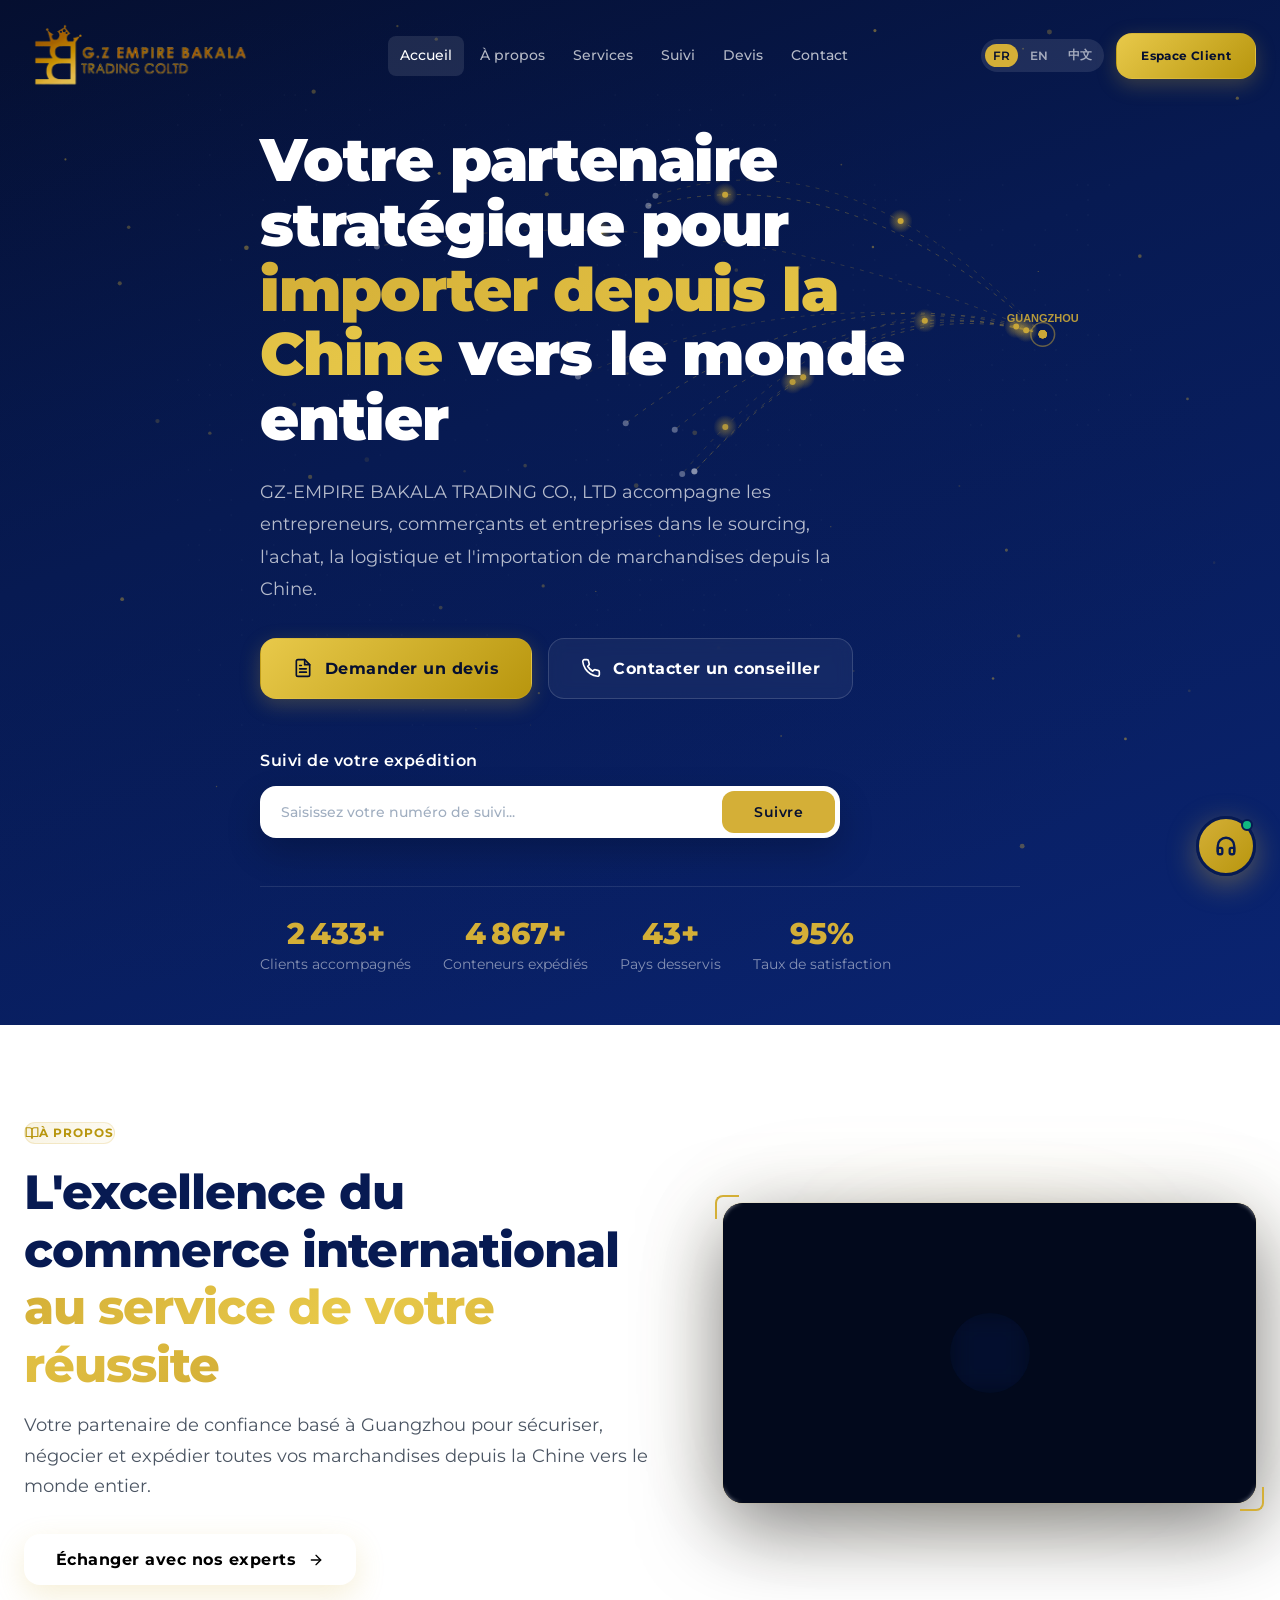
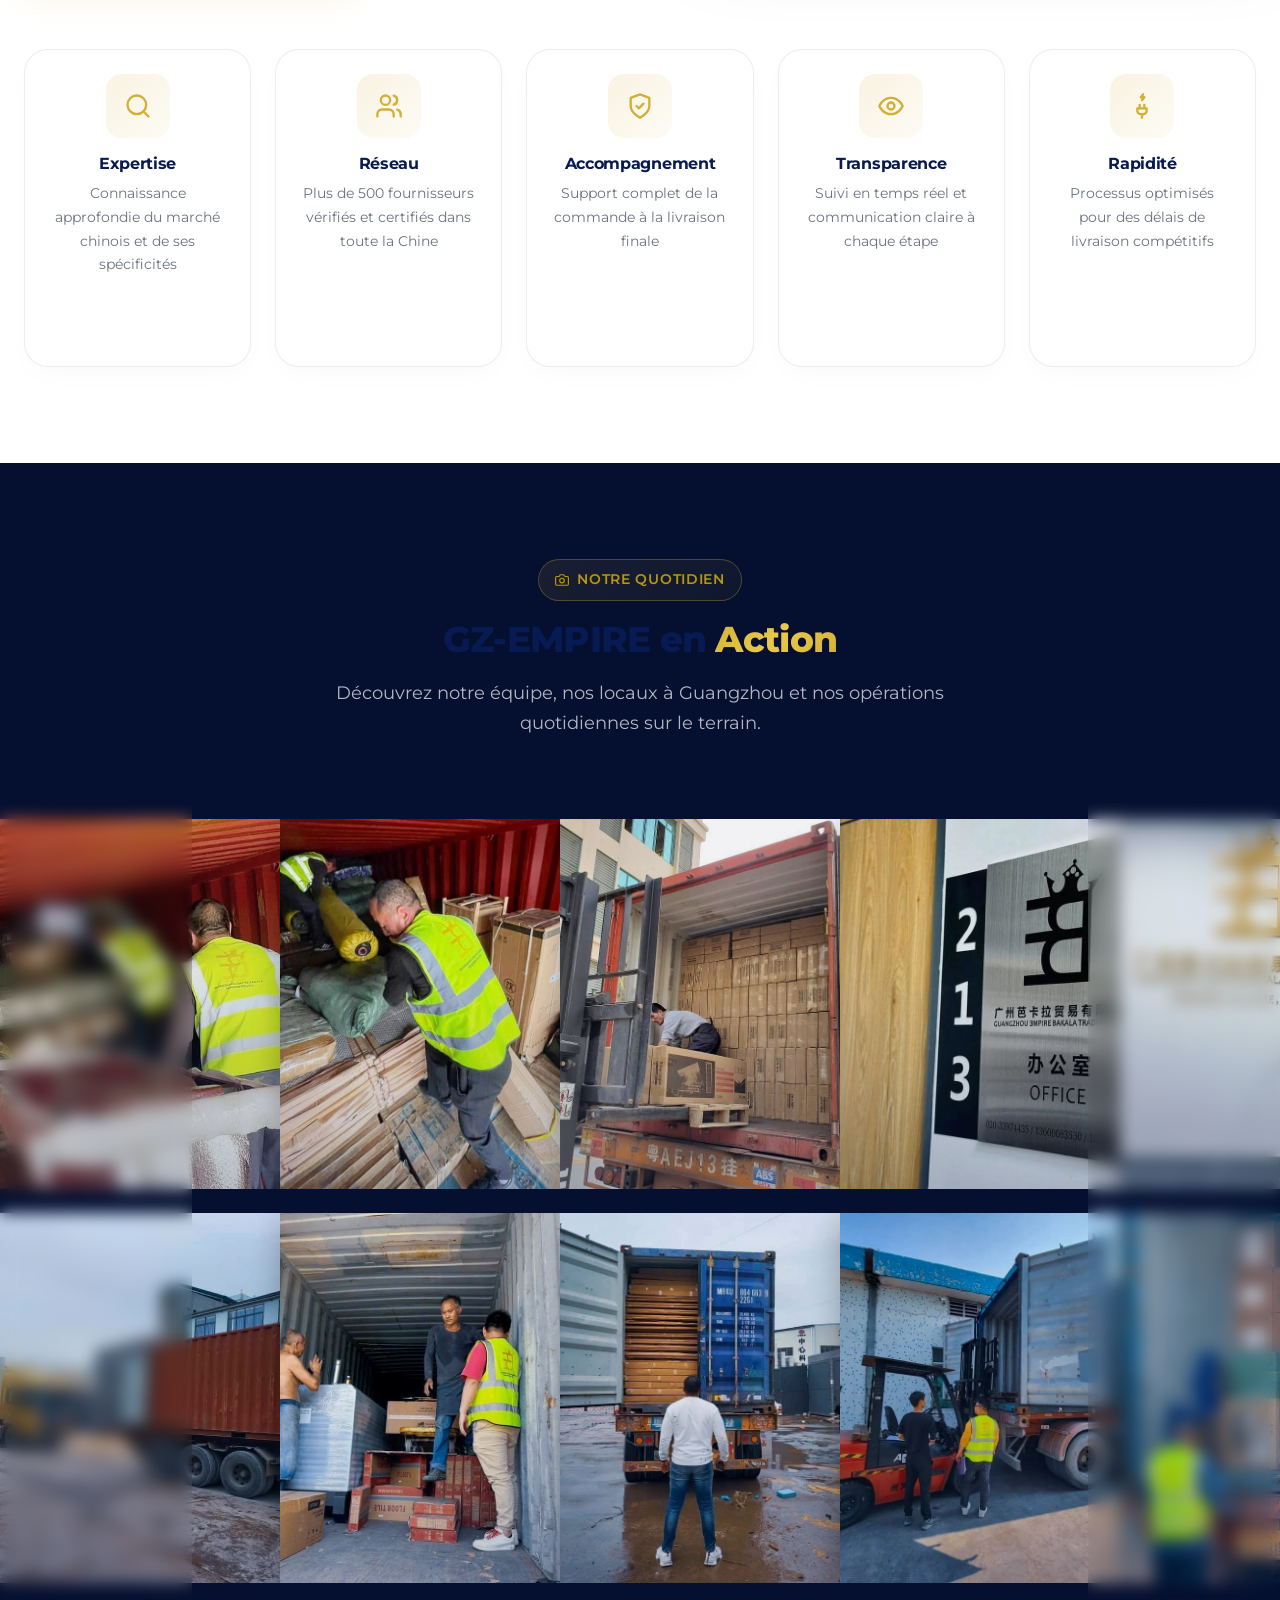
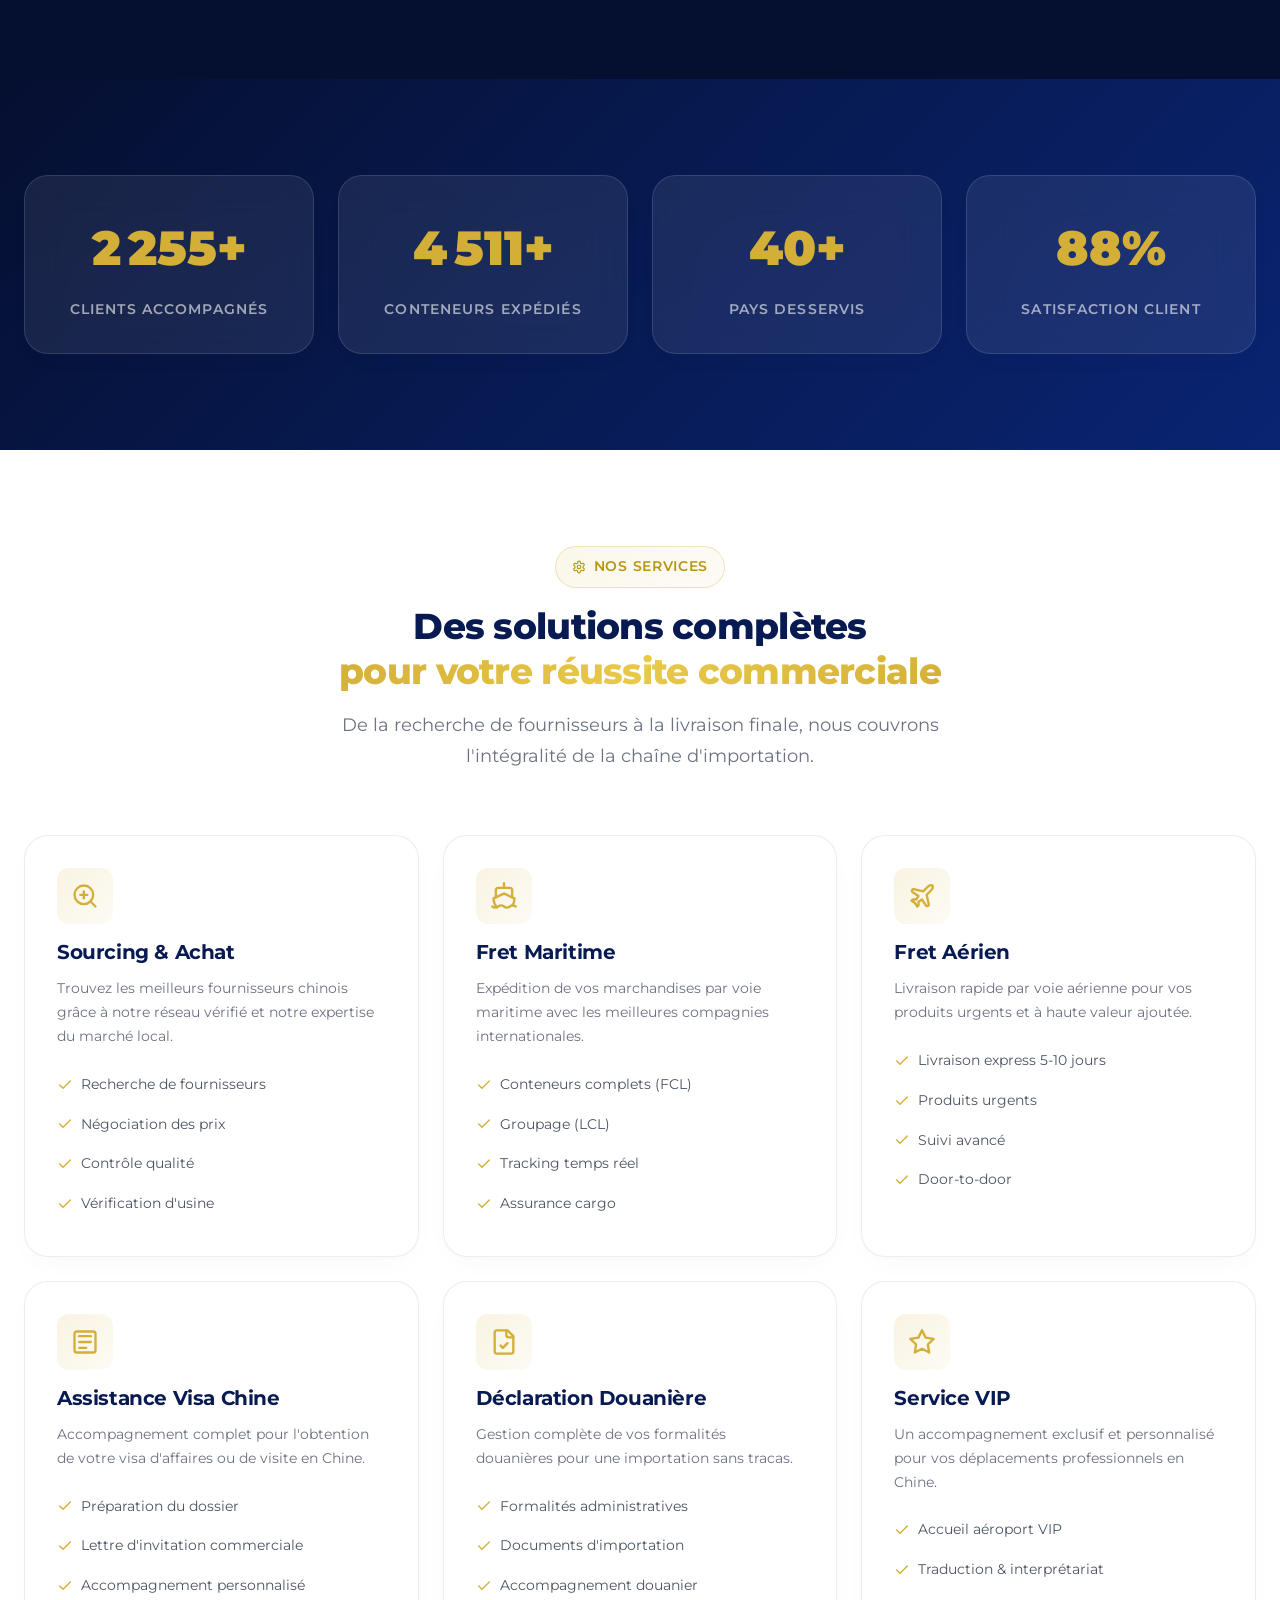
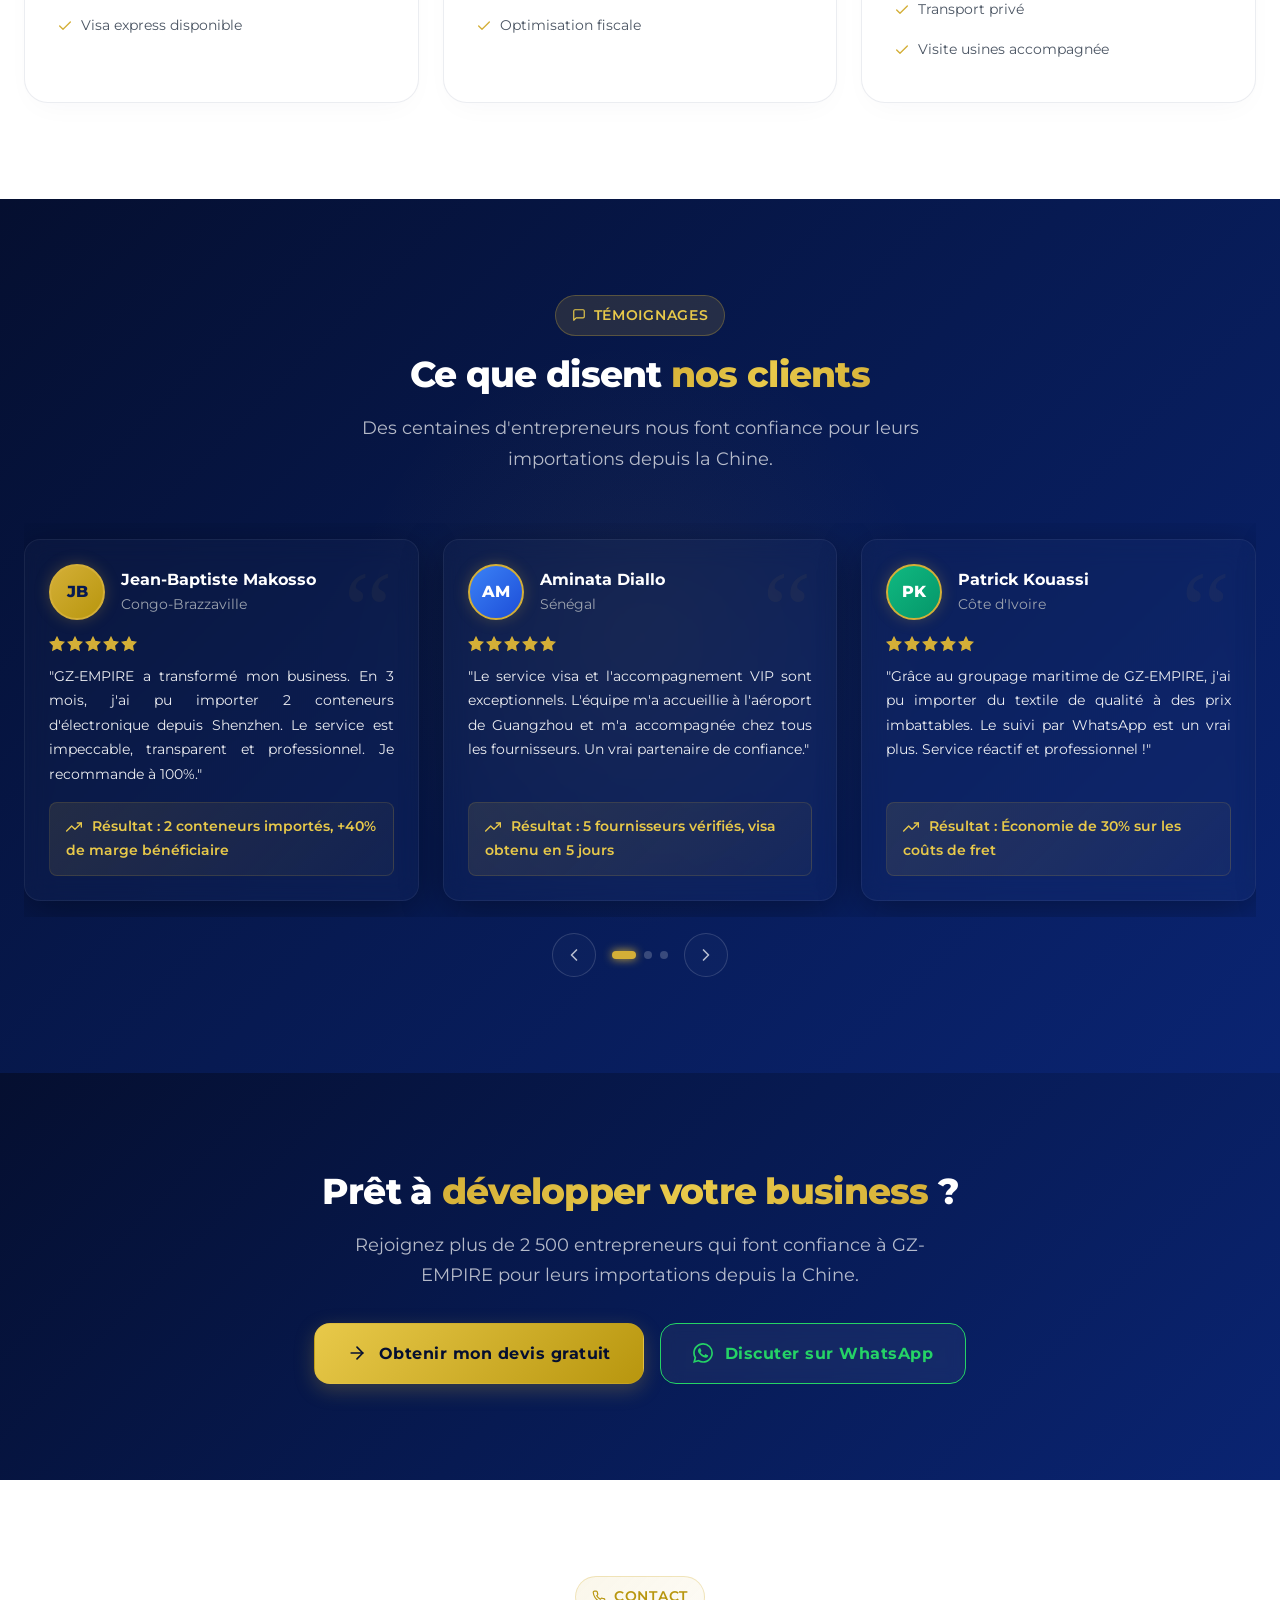
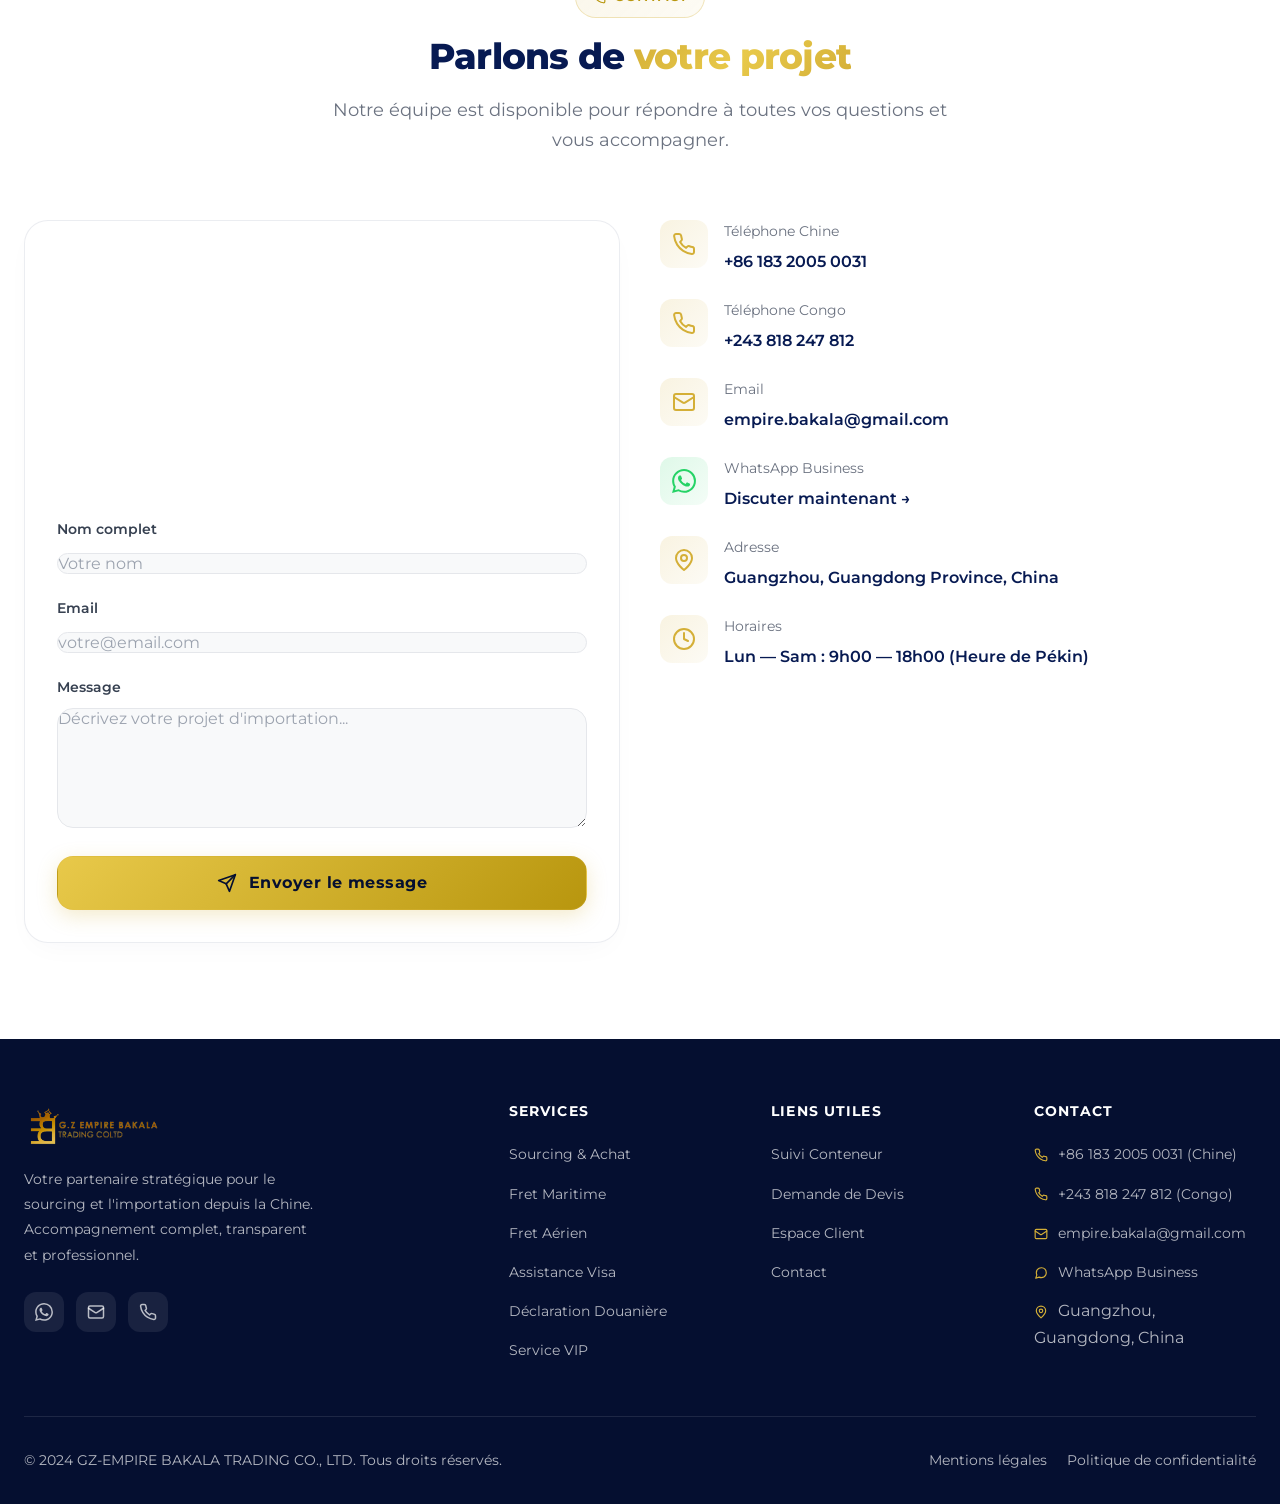
==== commit 509034d7: "Ajout de la barre de recherche de suivi dans le hero" ====
--- a/index.html
+++ b/index.html
@@ -77,14 +77,19 @@
           <span data-i18n="hero.cta1">Demander un devis</span>
         </a>
         <a href="contact.html" class="btn btn--secondary btn--lg">
-          <svg xmlns="http://www.w3.org/2000/svg" width="20" height="20" viewBox="0 0 24 24" fill="none" stroke="currentColor" stroke-width="2" stroke-linecap="round" stroke-linejoin="round"><path d="M22 16.92v3a2 2 0 0 1-2.18 2 19.79 19.79 0 0 1-8.63-3.07 19.5 19.5 0 0 1-6-6 19.79 19.79 0 0 1-3.07-8.67A2 2 0 0 1 4.11 2h3a2 2 0 0 1 2 1.72 12.84 12.84 0 0 0 .7 2.81 2 2 0 0 1-.45 2.11L8.09 9.91a16 16 0 0 0 6 6l1.27-1.27a2 2 0 0 1 2.11-.45 12.84 12.84 0 0 0 2.81.7A2 2 0 0 1 22 16.92Z"/></svg>
+          <svg xmlns="http://www.w3.org/2000/svg" width="20" height="20" viewBox="0 0 24 24" fill="none" stroke="currentColor" stroke-width="2" stroke-linecap="round" stroke-linejoin="round"><path d="M22 16.92v3a2 2 0 0 1-2.18 2 19.79 19.79 0 0 1-8.63-3.07 19.5 19.5 0 0 1-6-6 19.79 19.79 0 0 1-3.07-8.67A2 2 0 0 1 4.11 2h3a2 2 0 0 1 2 1.72c.127.96.361 1.903.7 2.81a2 2 0 0 1-.45 2.11L8.09 9.91a16 16 0 0 0 6 6l1.27-1.27a2 2 0 0 1 2.11-.45c.907.339 1.85.573 2.81.7A2 2 0 0 1 22 16.92z"/></svg>
           <span data-i18n="hero.cta2">Contacter un conseiller</span>
         </a>
-        <a href="tracking.html" class="btn btn--secondary btn--lg">
-          <svg xmlns="http://www.w3.org/2000/svg" width="20" height="20" viewBox="0 0 24 24" fill="none" stroke="currentColor" stroke-width="2" stroke-linecap="round" stroke-linejoin="round"><rect width="20" height="14" x="2" y="3" rx="2"/><path d="M2 8h20"/><path d="m9 17 3-3 3 3"/></svg>
-          <span data-i18n="hero.cta3">Suivre mon conteneur</span>
-        </a>
-      </div>
+      </div>
+
+      <!-- Tracking Search Bar -->
+      <form class="hero__search reveal delay-3" action="tracking.html" method="GET">
+        <label class="hero__search-label" data-i18n="hero.search_label">Suivi de votre expédition</label>
+        <div class="hero__search-input-group">
+          <input type="text" name="num" class="hero__search-input" data-i18n-placeholder="hero.search_placeholder" placeholder="Saisissez votre numéro de suivi..." required>
+          <button type="submit" class="btn btn--primary hero__search-btn" data-i18n="hero.search_btn">Suivre</button>
+        </div>
+      </form>
 
       <div class="hero__stats reveal delay-4">
         <div class="hero__stat">
--- a/css/index.css
+++ b/css/index.css
@@ -847,6 +847,97 @@
   margin-bottom: var(--space-12);
 }
 
+/* ─── Hero Tracking Search Bar ─── */
+.hero__search {
+  margin-top: var(--space-2);
+  margin-bottom: var(--space-12);
+  width: 100%;
+  max-width: 580px;
+}
+
+.hero__search-label {
+  display: block;
+  font-family: var(--font-display);
+  font-size: var(--text-base);
+  font-weight: 600;
+  color: var(--white);
+  margin-bottom: var(--space-3);
+  letter-spacing: 0.5px;
+}
+
+.hero__search-input-group {
+  display: flex;
+  background: var(--white);
+  border-radius: var(--radius-xl);
+  padding: 4px;
+  border: 1px solid rgba(255, 255, 255, 0.1);
+  box-shadow: 0 15px 35px rgba(0, 0, 0, 0.2);
+  transition: all 0.3s ease;
+}
+
+.hero__search-input-group:focus-within {
+  box-shadow: 0 15px 35px rgba(212, 175, 55, 0.15), 0 0 0 2px rgba(212, 175, 55, 0.3);
+  transform: translateY(-2px);
+}
+
+.hero__search-input {
+  flex: 1;
+  border: none;
+  background: transparent;
+  padding: var(--space-3) var(--space-4);
+  font-size: var(--text-sm);
+  color: var(--navy-dark);
+  font-weight: 500;
+  outline: none;
+  width: 100%;
+}
+
+.hero__search-input::placeholder {
+  color: #a0aec0;
+}
+
+.hero__search-btn {
+  border-radius: var(--radius-lg) !important;
+  font-weight: 600;
+  padding: var(--space-3) var(--space-8) !important;
+  background: var(--gold) !important;
+  color: var(--navy-dark) !important;
+  border: none !important;
+  cursor: pointer;
+  transition: all 0.3s ease;
+  box-shadow: none !important;
+  margin: 0 !important;
+  white-space: nowrap;
+}
+
+.hero__search-btn:hover {
+  background: var(--gold-light) !important;
+  transform: scale(1.02);
+}
+
+@media (max-width: 480px) {
+  .hero__search-input-group {
+    flex-direction: column;
+    background: transparent;
+    box-shadow: none;
+    gap: var(--space-2);
+    padding: 0;
+  }
+  .hero__search-input {
+    background: var(--white);
+    border-radius: var(--radius-xl);
+    padding: var(--space-4);
+    box-shadow: 0 10px 25px rgba(0, 0, 0, 0.1);
+  }
+  .hero__search-btn {
+    width: 100%;
+    padding: var(--space-4) !important;
+    text-align: center;
+    border-radius: var(--radius-xl) !important;
+    box-shadow: 0 10px 25px rgba(212, 175, 55, 0.15) !important;
+  }
+}
+
 .hero__stats {
   display: flex;
   gap: var(--space-8);
